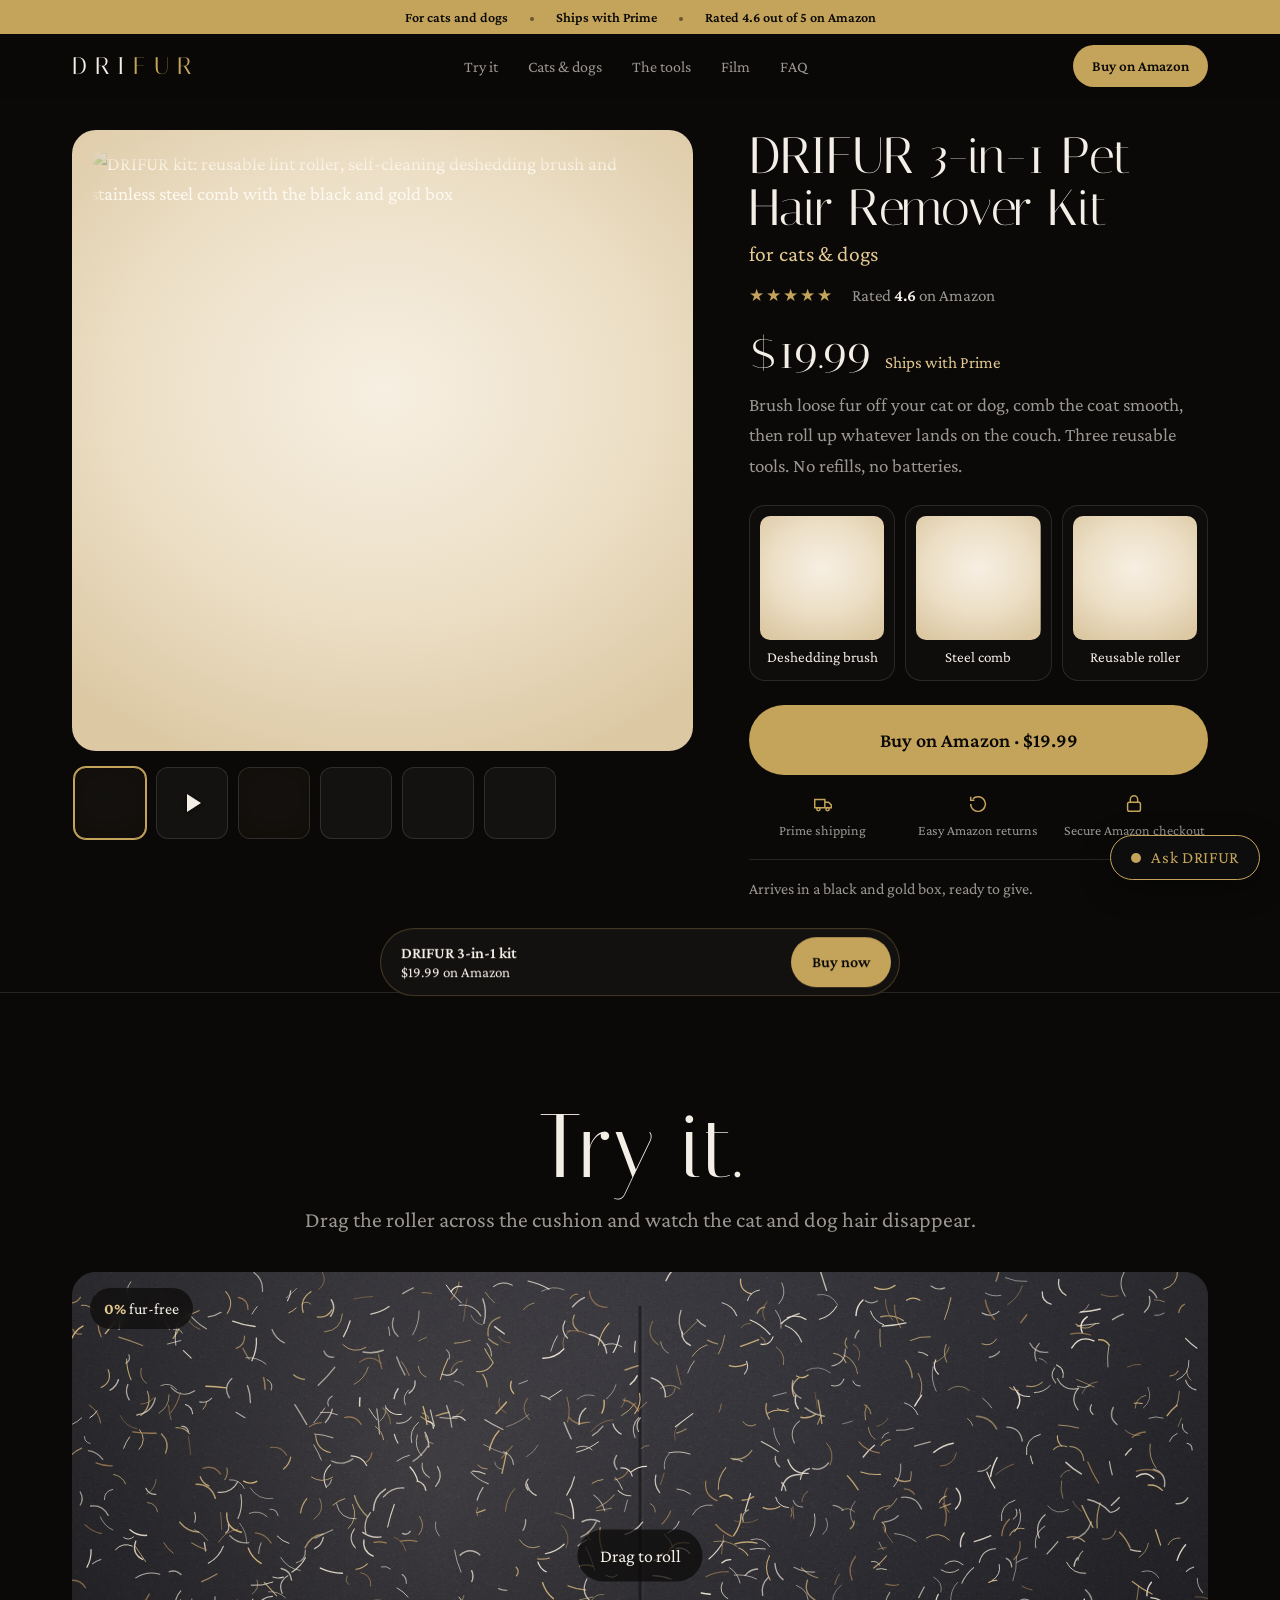
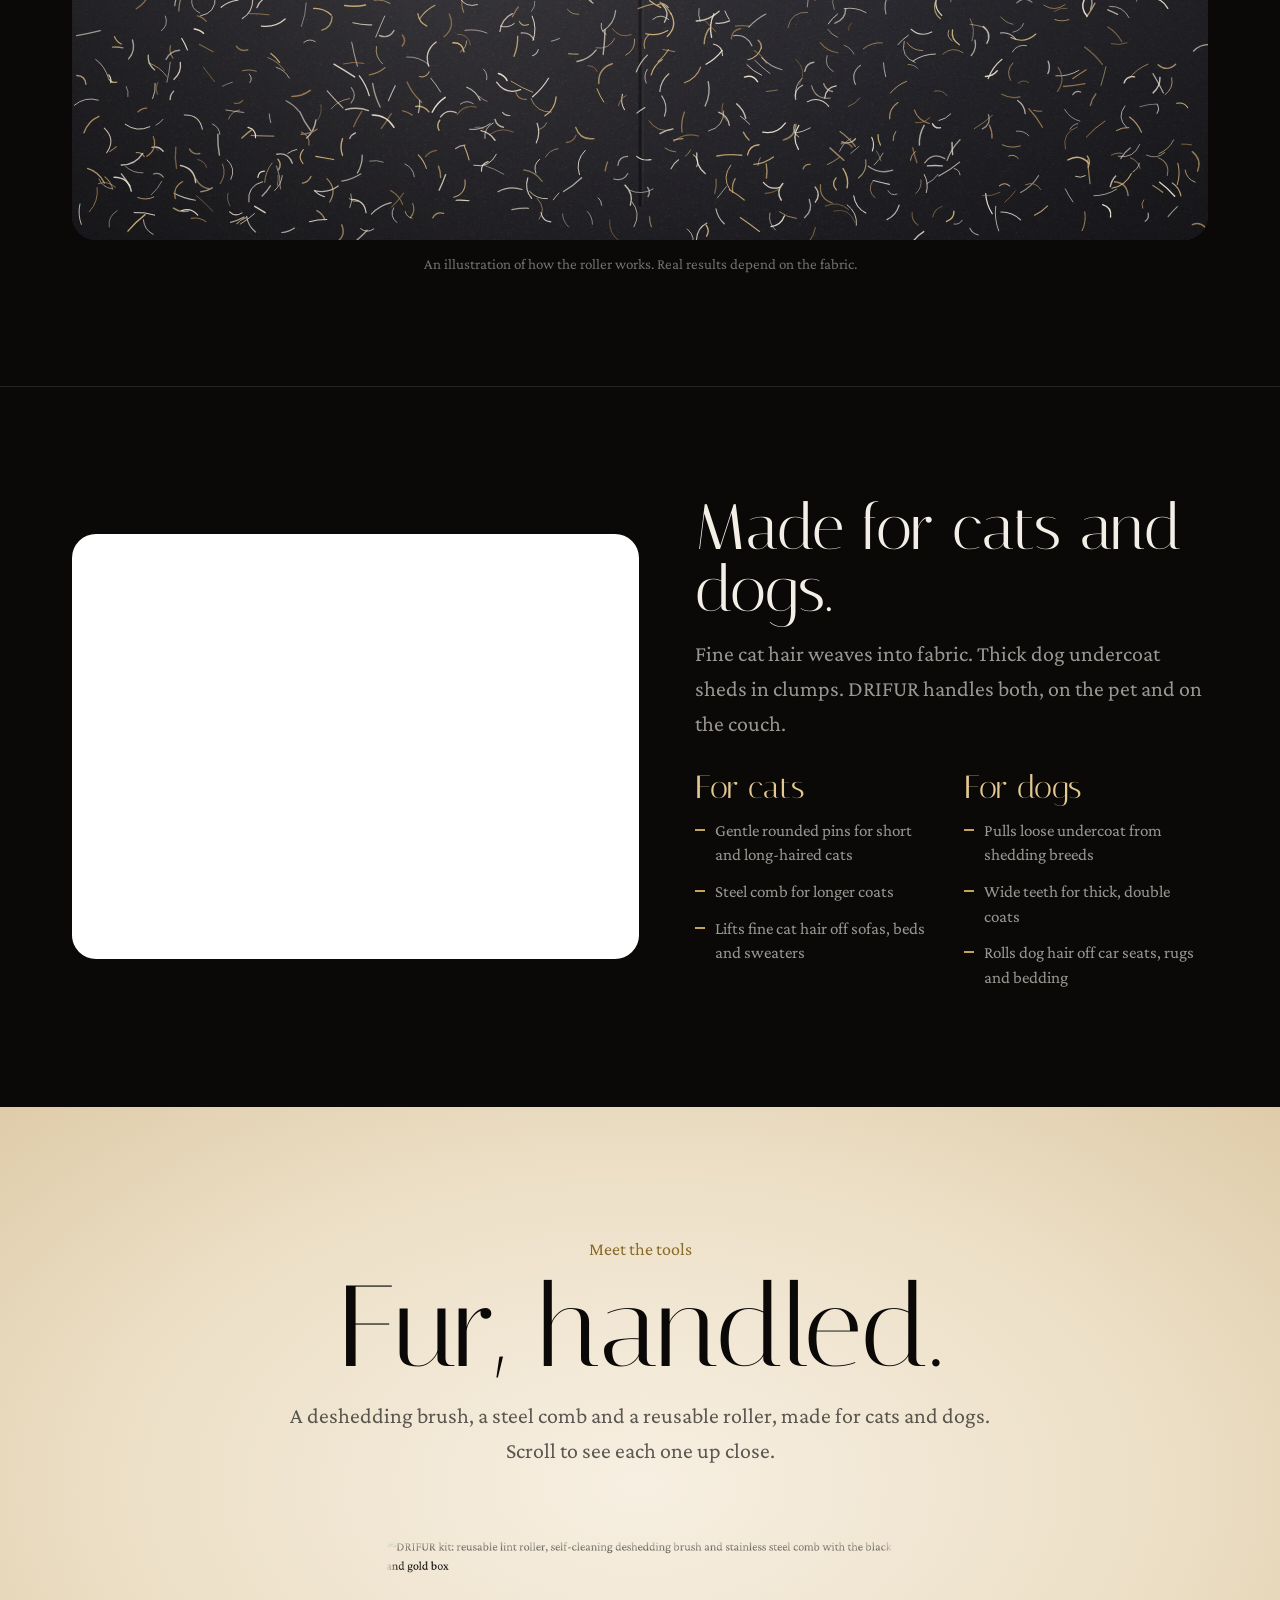
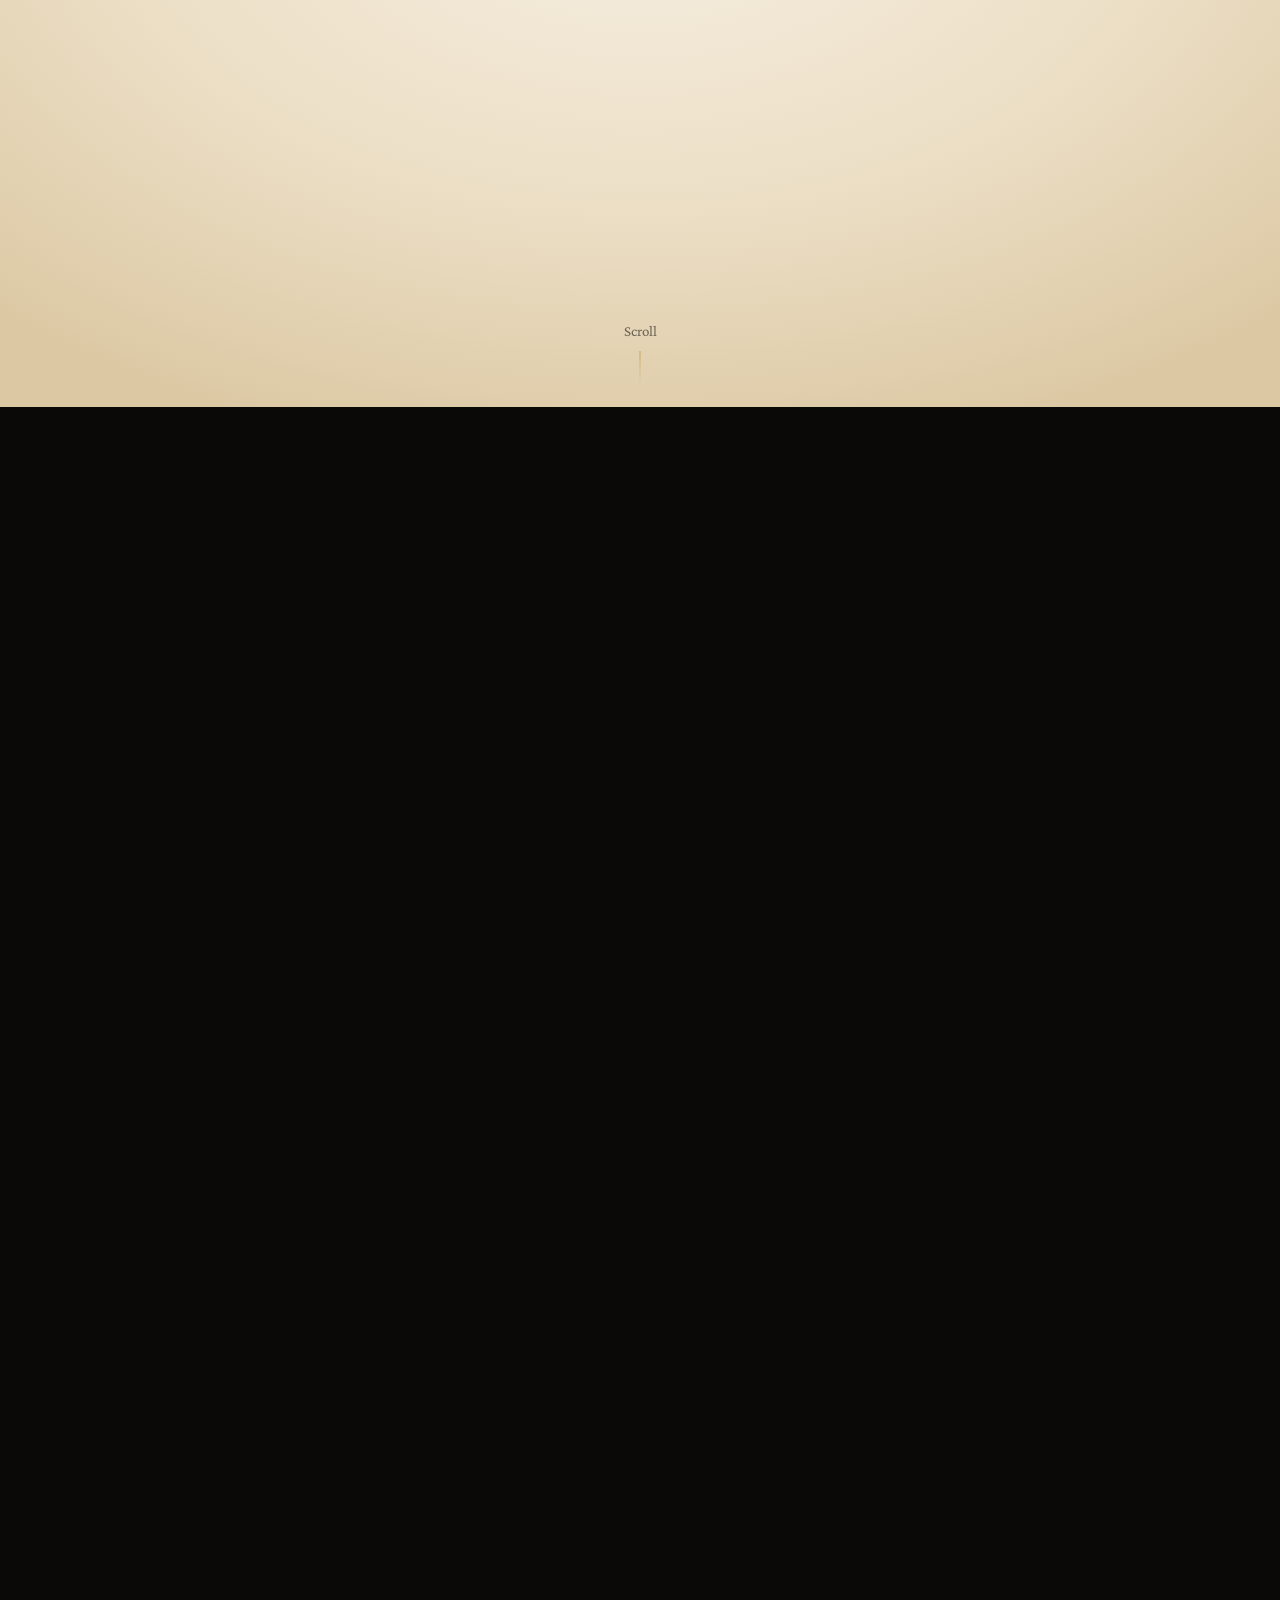
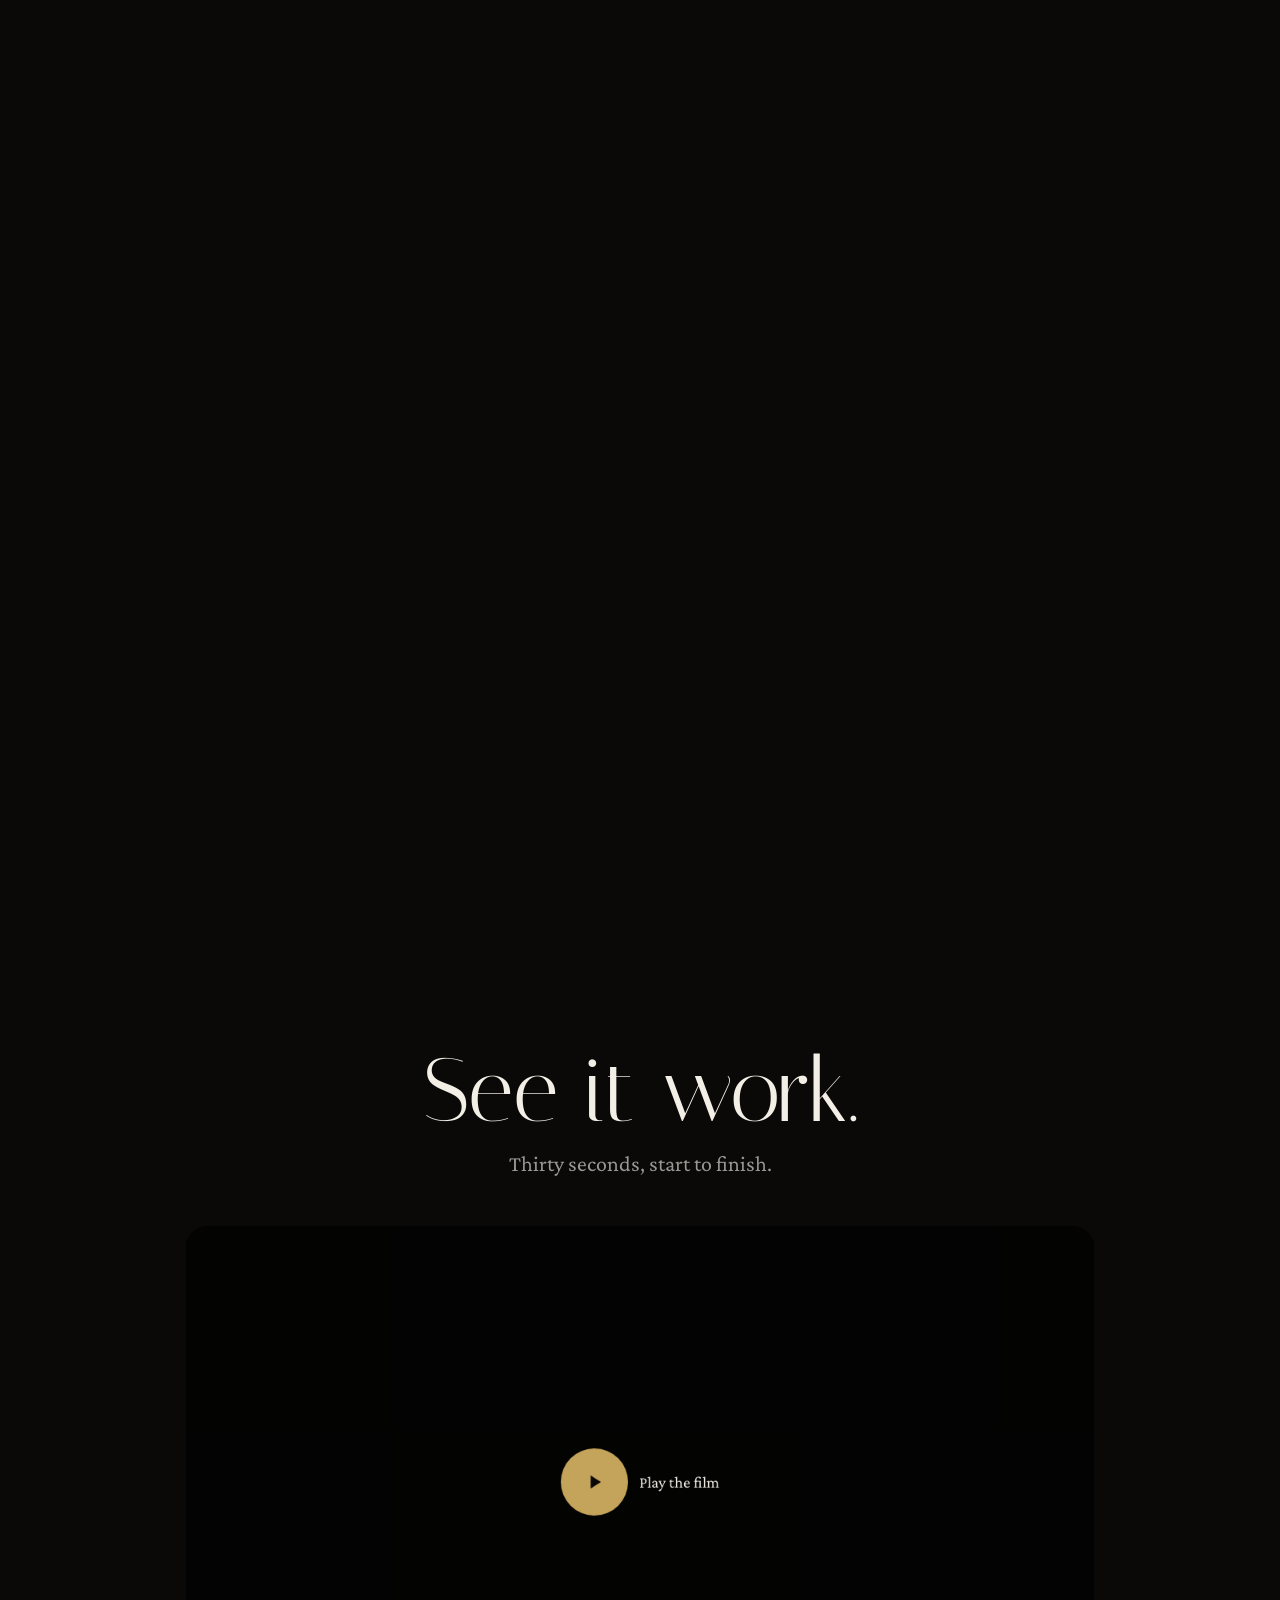
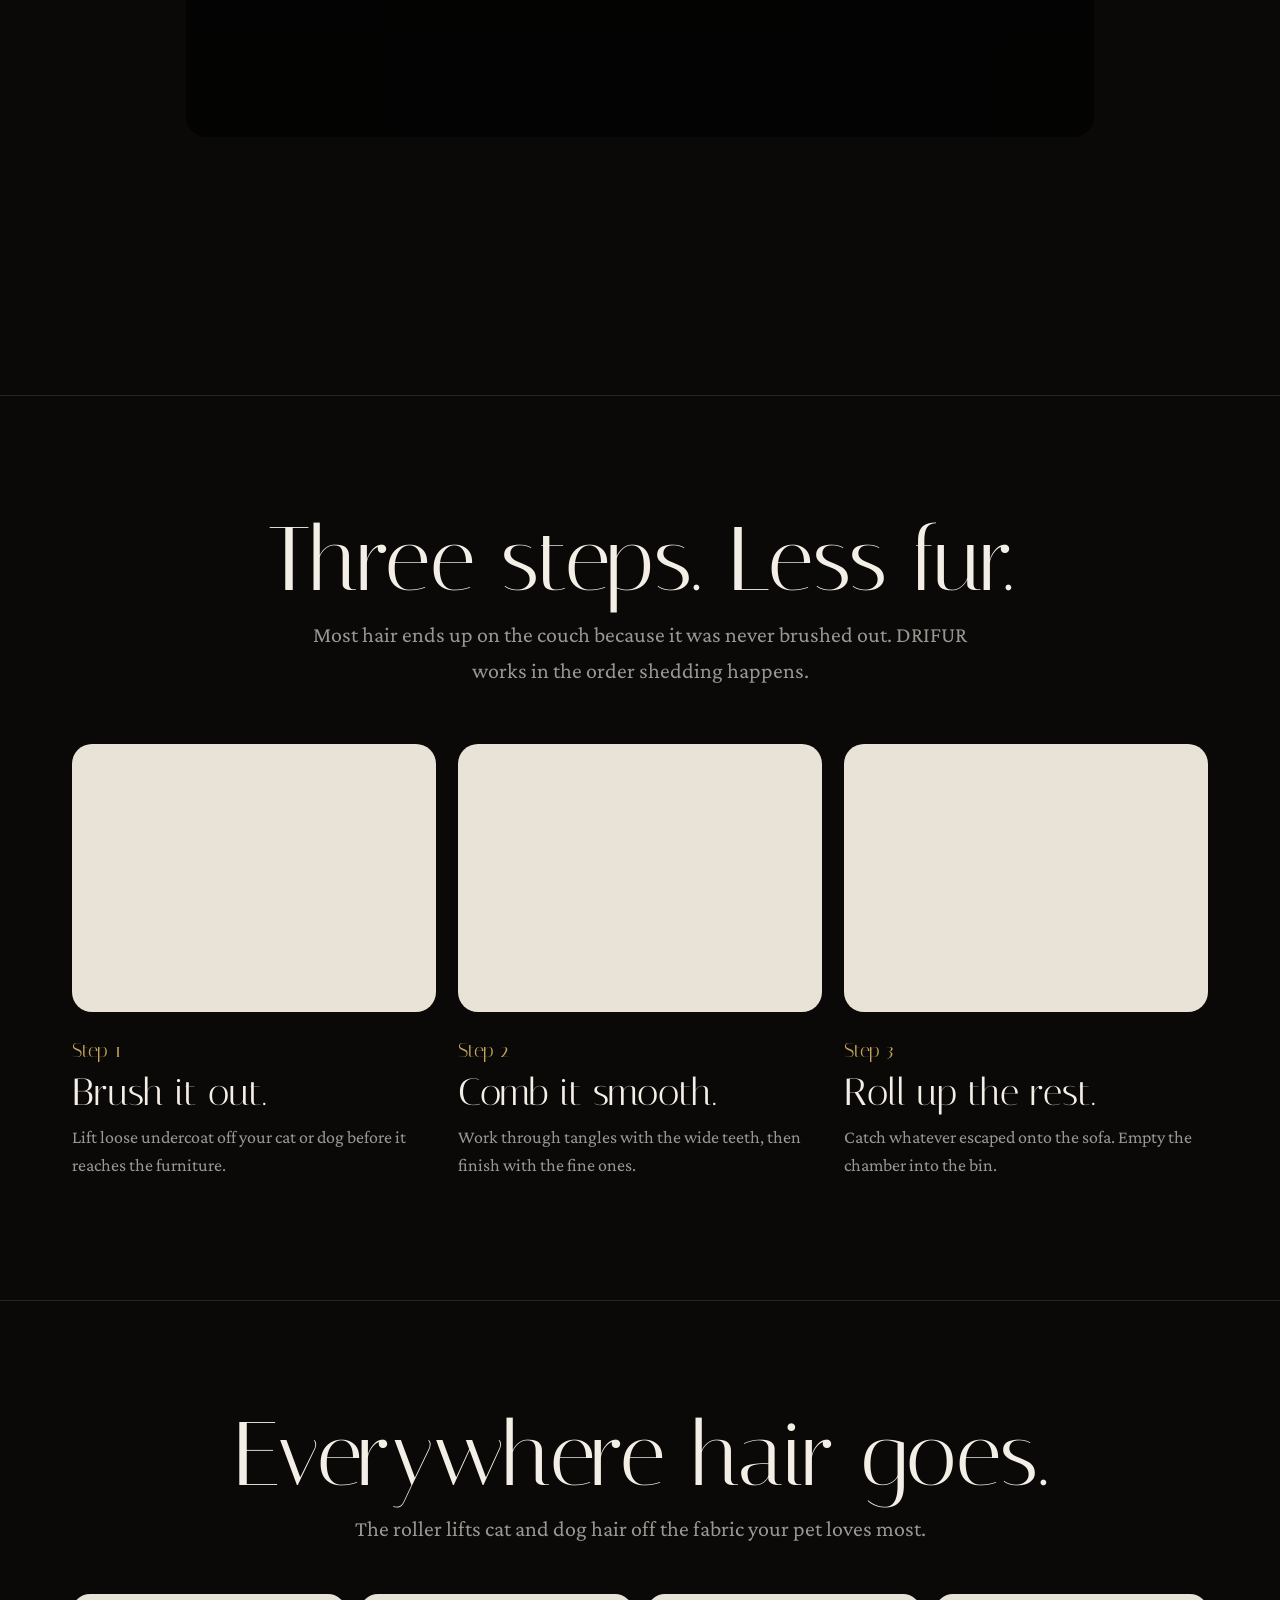
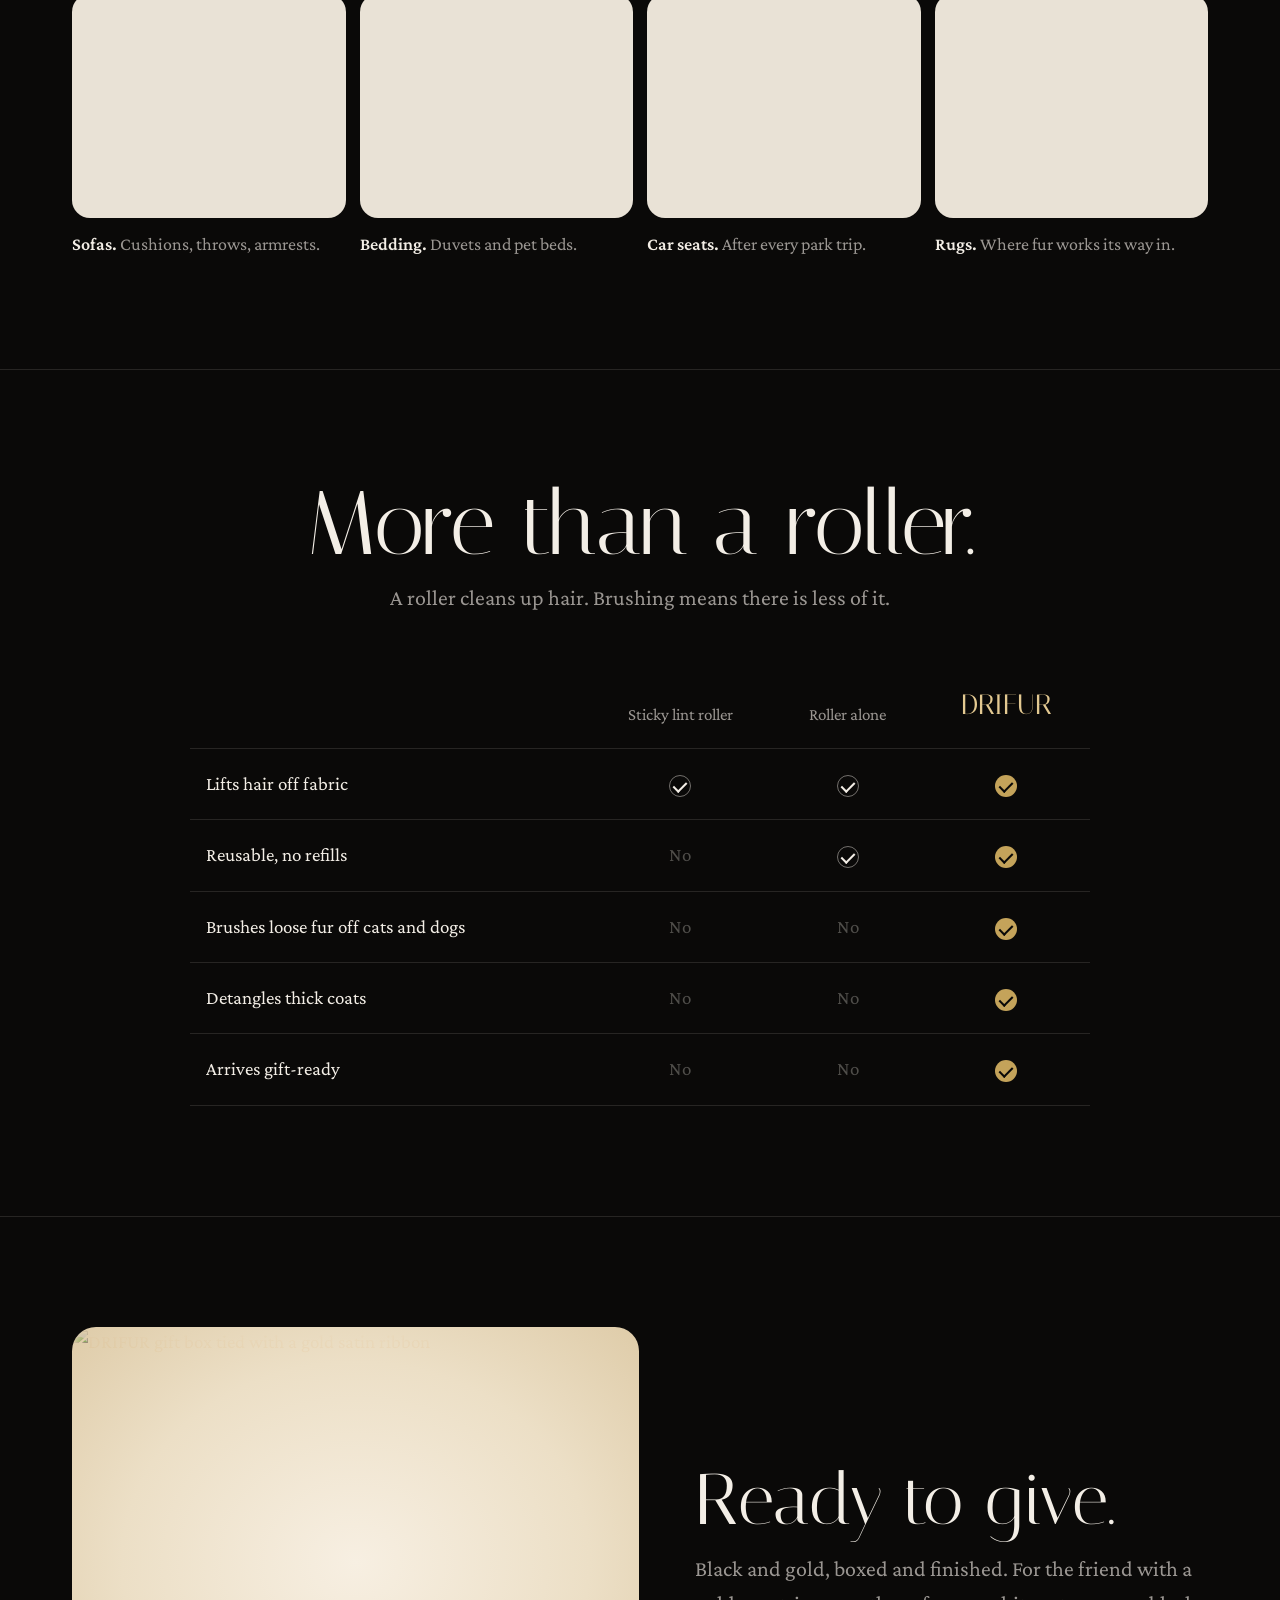
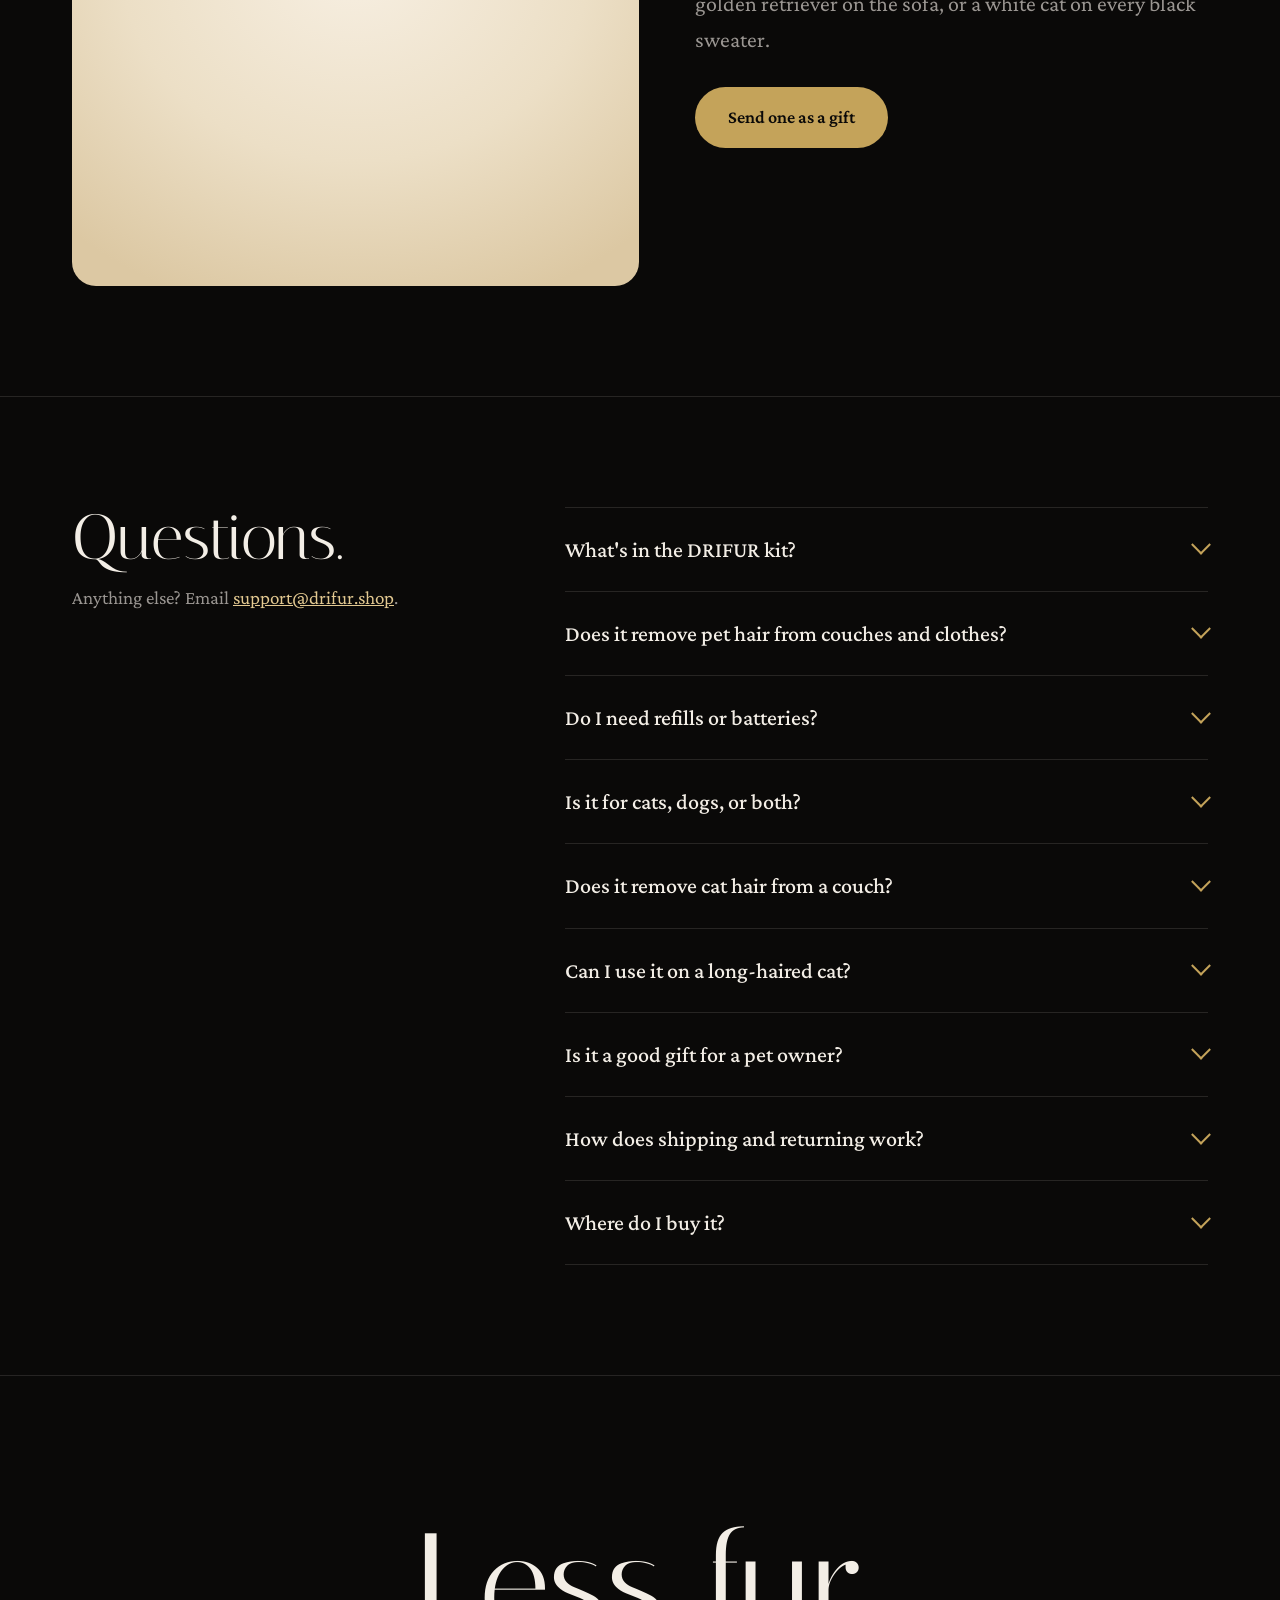
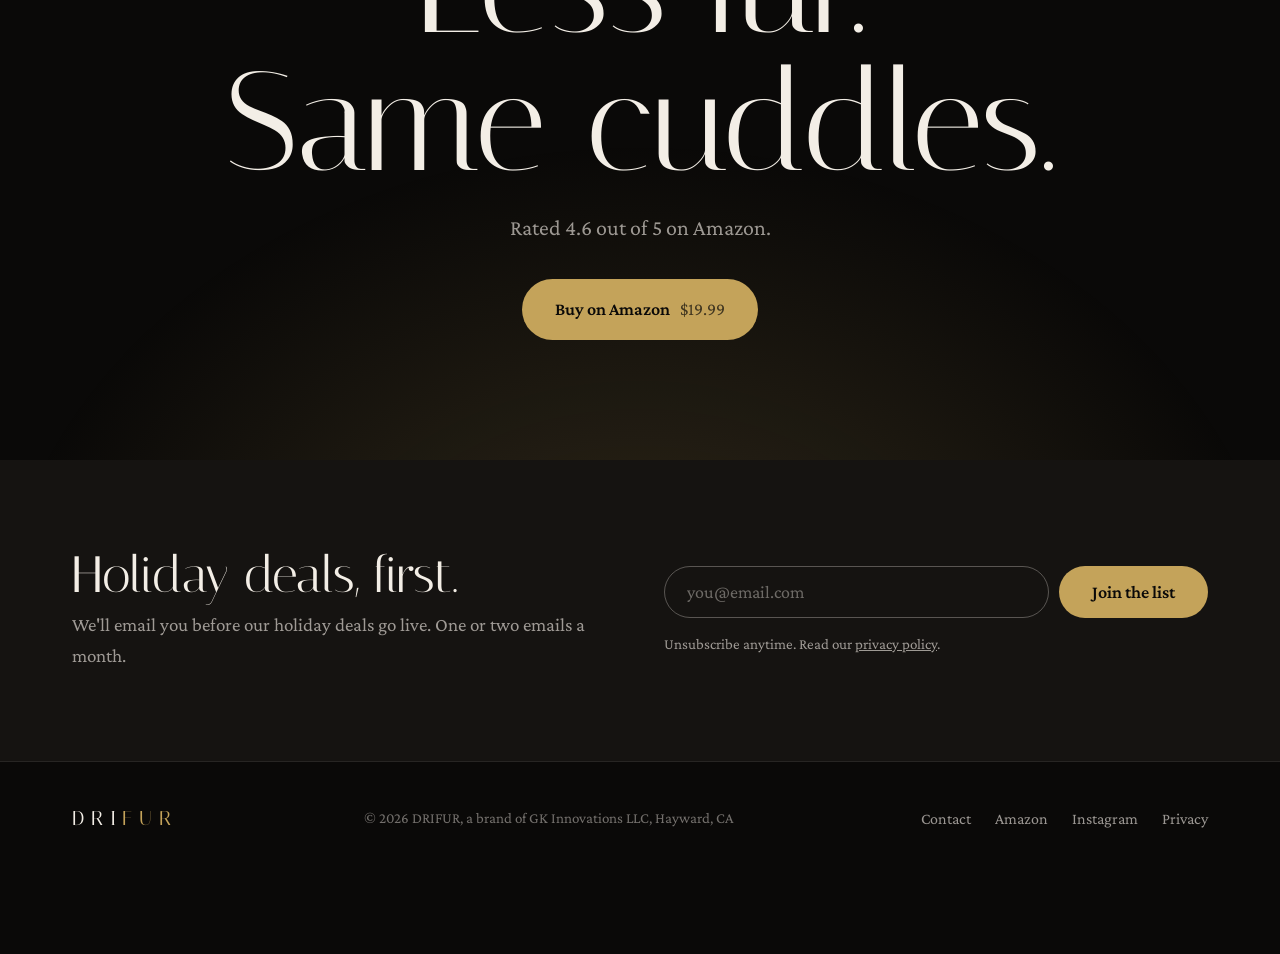
==== index.html @ c2351f82 "Update DRIFUR advertised Amazon price to $19.99" ====
<!DOCTYPE html>
<html lang="en">
<head>
<meta charset="UTF-8">
<meta name="viewport" content="width=device-width, initial-scale=1.0, viewport-fit=cover">
<title>DRIFUR Pet Hair Remover for Cats &amp; Dogs | Deshedding Brush, Lint Roller &amp; Comb</title>
<meta name="description" content="Pet hair remover kit for cats and dogs. A self-cleaning deshedding brush, a steel grooming comb and a reusable lint roller that lifts cat and dog hair off couches, beds, clothes and car seats. No refills. Rated 4.6 on Amazon.">
<link rel="canonical" href="https://www.drifur.com/">
<meta name="theme-color" content="#0a0908">
<meta property="og:type" content="website">
<meta property="og:site_name" content="DRIFUR">
<meta property="og:url" content="https://www.drifur.com/">
<meta property="og:title" content="DRIFUR Pet Hair Remover Kit for Cats &amp; Dogs">
<meta property="og:description" content="A deshedding brush, a steel comb and a reusable roller for cat and dog hair. One kit for your pet and your home.">
<meta property="og:image" content="https://m.media-amazon.com/images/I/71omQd0h5iL._SL1254_.jpg">
<meta name="twitter:card" content="summary_large_image">
<meta name="twitter:title" content="DRIFUR Pet Hair Remover Kit for Cats &amp; Dogs">
<meta name="twitter:description" content="One kit for the pet and the home. Reusable, no refills.">
<meta name="twitter:image" content="https://m.media-amazon.com/images/I/71omQd0h5iL._SL1254_.jpg">
<link rel="preconnect" href="https://fonts.googleapis.com">
<link rel="preconnect" href="https://fonts.gstatic.com" crossorigin>
<link rel="preconnect" href="https://m.media-amazon.com" crossorigin>
<link href="https://fonts.googleapis.com/css2?family=Crimson+Pro:ital,wght@0,400;0,500;0,600;1,400&family=Italiana&display=swap" rel="stylesheet">
<script type="application/ld+json">
{
  "@context": "https://schema.org",
  "@graph": [
    {"@type": "Organization", "@id": "https://www.drifur.com/#org", "name": "DRIFUR", "url": "https://www.drifur.com/", "email": "support@drifur.shop", "sameAs": ["https://www.instagram.com/drifurofficial/"]},
    {
      "@type": "Product",
      "name": "DRIFUR 3-in-1 Pet Hair Remover Kit for Cats and Dogs",
      "description": "Reusable cat and dog hair remover and grooming kit with a self-cleaning deshedding brush, a stainless steel grooming comb and a reusable lint roller, packed in a gift-ready box.",
      "brand": {"@type": "Brand", "name": "DRIFUR"},
      "image": ["https://m.media-amazon.com/images/I/71omQd0h5iL._SL1254_.jpg", "https://m.media-amazon.com/images/I/61-cRcUMkJL._SL1254_.jpg", "https://m.media-amazon.com/images/I/71iBgyFNa9L._SL1254_.jpg"],
      "category": "Pet Supplies > Grooming",
      "url": "https://www.drifur.com/",
      "offers": {"@type": "Offer", "price": "19.99", "priceCurrency": "USD", "availability": "https://schema.org/InStock", "url": "https://a.co/d/0fYlR7fh", "seller": {"@id": "https://www.drifur.com/#org"}}
    },
    {"@type": "VideoObject", "name": "DRIFUR: pet hair gone fast", "description": "30-second demo of the DRIFUR 3-in-1 pet hair remover kit.", "thumbnailUrl": "https://m.media-amazon.com/images/I/61jEQCma4JL.jpg", "contentUrl": "https://m.media-amazon.com/images/S/vse-vms-transcoding-artifact-us-east-1-prod/e9e25fe2-cd1a-4721-a20b-c0908dfaabeb/default.jobtemplate.mp4.480.mp4", "uploadDate": "2026-09-22", "duration": "PT30S"},
    {
      "@type": "FAQPage",
      "mainEntity": [
        {"@type": "Question", "name": "What's in the DRIFUR kit?", "acceptedAnswer": {"@type": "Answer", "text": "Three tools: a self-cleaning deshedding brush for your pet, a stainless steel grooming comb for thicker and longer coats, and a reusable lint roller for fabrics."}},
        {"@type": "Question", "name": "Does it remove pet hair from couches and clothes?", "acceptedAnswer": {"@type": "Answer", "text": "Yes. The reusable lint roller collects loose dog and cat hair from couches, bedding, rugs, car seats and other fabric surfaces, and traps it in a chamber you empty in one go."}},
        {"@type": "Question", "name": "Do I need refills or batteries?", "acceptedAnswer": {"@type": "Answer", "text": "No. All three tools are reusable. There are no sticky sheets, batteries or charging."}},
        {"@type": "Question", "name": "Is it for cats, dogs, or both?", "acceptedAnswer": {"@type": "Answer", "text": "Both. The brush and comb are made for grooming cats and dogs, and the roller lifts cat and dog hair alike. Brush gently in the direction of the coat."}},
        {"@type": "Question", "name": "Does it remove cat hair from a couch?", "acceptedAnswer": {"@type": "Answer", "text": "Yes. Roll back and forth over the cushion and fine cat hair collects in the roller's chamber, which you empty into the bin. It also works on bedding, throws, clothes and car seats."}},
        {"@type": "Question", "name": "Can I use it on a long-haired cat?", "acceptedAnswer": {"@type": "Answer", "text": "Yes. Use the deshedding brush for loose undercoat, then the wide teeth of the steel comb to work through longer fur and the fine teeth to finish. Go gently around tangles."}},
        {"@type": "Question", "name": "Is DRIFUR a good gift for pet owners?", "acceptedAnswer": {"@type": "Answer", "text": "Yes. The kit comes in a black-and-gold box that is ready to give, with no wrapping needed."}},
        {"@type": "Question", "name": "How does shipping and returning work?", "acceptedAnswer": {"@type": "Answer", "text": "DRIFUR ships through Amazon, so Prime members get Prime shipping. Returns follow Amazon's return policy for this item."}},
        {"@type": "Question", "name": "Where can I buy DRIFUR?", "acceptedAnswer": {"@type": "Answer", "text": "DRIFUR is sold on Amazon, ships with Prime, and returns follow Amazon's return policy."}}
      ]
    }
  ]
}
</script>
<style>
:root{
  --black:#0a0908;
  --raise:#151311;
  --bone:#f3eee6;
  --dim:rgba(243,238,230,.62);
  --faint:rgba(243,238,230,.12);
  --gold:#c4a35a;
  --gold-lt:#e3c991;
  --studio:radial-gradient(ellipse 75% 65% at 50% 42%,#f7efe2 0%,#ecdfc6 55%,#dcc8a3 100%);
  --serif:'Crimson Pro',Georgia,'Times New Roman',serif;
  --display:'Italiana','Didot','Bodoni 72',Georgia,serif;
}
*{margin:0;padding:0;box-sizing:border-box}
html{-webkit-text-size-adjust:100%}
body{font-family:var(--serif);font-size:19px;line-height:1.6;background:var(--black);color:var(--bone);overflow-x:hidden}
img,video,canvas{display:block;max-width:100%}
a{color:inherit}
:focus-visible{outline:2px solid var(--gold);outline-offset:3px}
.wrap{max-width:1200px;margin:0 auto;padding:0 32px}
.sr-only{position:absolute;width:1px;height:1px;padding:0;margin:-1px;overflow:hidden;clip:rect(0,0,0,0);white-space:nowrap;border:0}
.display{font-family:var(--display);font-weight:400;line-height:.98;letter-spacing:-.005em}
.h-xl{font-size:clamp(46px,7vw,96px)}
.lead{font-size:clamp(19px,1.8vw,22px);color:var(--dim);max-width:32em}
.center{text-align:center}.center .lead{margin-left:auto;margin-right:auto}

.btn{display:inline-flex;align-items:center;justify-content:center;gap:10px;font-family:var(--serif);font-size:18px;font-weight:600;text-decoration:none;padding:15px 32px;border-radius:999px;border:1px solid transparent;cursor:pointer;white-space:nowrap;transition:background .2s,color .2s,border-color .2s}
.btn-gold{background:var(--gold);color:var(--black)}
.btn-gold:hover{background:var(--gold-lt)}
.btn-ghost{color:var(--bone);border-color:rgba(243,238,230,.3);background:transparent}
.btn-ghost:hover{border-color:var(--gold);color:var(--gold-lt)}
.btn .muted{font-weight:400;opacity:.7}

/* product cutouts: processed in the browser from the listing photos */
.product{position:relative}
.product img{width:100%;height:auto;mix-blend-mode:multiply;filter:brightness(1.035) contrast(1.02);
  -webkit-mask-image:linear-gradient(90deg,transparent,#000 2.5%,#000 97.5%,transparent),linear-gradient(180deg,transparent,#000 4%,#000 96%,transparent);-webkit-mask-composite:source-in;
  mask-image:linear-gradient(90deg,transparent,#000 2.5%,#000 97.5%,transparent),linear-gradient(180deg,transparent,#000 4%,#000 96%,transparent);mask-composite:intersect}
.floor{position:absolute;left:12%;right:12%;bottom:4%;height:9%;background:radial-gradient(closest-side,rgba(0,0,0,.75),transparent);filter:blur(6px);z-index:-1}
.glow{position:absolute;inset:-10% -5% 0;background:radial-gradient(ellipse 50% 45% at 50% 55%,rgba(196,163,90,.20),rgba(196,163,90,.06) 55%,transparent 75%);z-index:-2;pointer-events:none}

/* nav */
.nav{position:fixed;inset:0 0 auto 0;z-index:50;border-bottom:1px solid transparent;transition:background .3s,border-color .3s}
.nav.solid{background:rgba(10,9,8,.8);backdrop-filter:saturate(1.4) blur(14px);-webkit-backdrop-filter:saturate(1.4) blur(14px);border-bottom-color:var(--faint)}
.nav .wrap{display:flex;align-items:center;justify-content:space-between;height:64px;gap:20px}
.logo{font-family:var(--display);font-size:24px;letter-spacing:.34em;text-decoration:none}
.logo b{font-weight:400;color:var(--gold)}
.nav ul{display:flex;gap:30px;list-style:none}
.nav ul a{text-decoration:none;color:var(--dim);font-size:16px}
.nav ul a:hover{color:var(--bone)}
.nav .btn{padding:8px 18px;font-size:15px}

/* announcement bar */
.announce{background:var(--gold);color:var(--black);font-size:14px;font-weight:600;text-align:center;height:34px;display:flex;align-items:center;justify-content:center;gap:22px;padding:0 16px;white-space:nowrap;overflow:hidden}
.announce span+span::before{content:'';display:inline-block;width:4px;height:4px;border-radius:50%;background:rgba(10,9,8,.5);margin-right:22px;vertical-align:middle}
.nav{background:rgba(10,9,8,.86);backdrop-filter:saturate(1.4) blur(14px);-webkit-backdrop-filter:saturate(1.4) blur(14px)}

/* product page: gallery + buy box */
.pdp{padding:130px 0 90px}
.pdp-grid{display:grid;grid-template-columns:minmax(0,1.15fr) minmax(0,.85fr);gap:56px;align-items:start}
.gallery{position:sticky;top:116px}
.track{display:flex;overflow-x:auto;scroll-snap-type:x mandatory;scrollbar-width:none;border-radius:24px;background:#0d0c0a}
.track::-webkit-scrollbar{display:none}
.slide{flex:0 0 100%;aspect-ratio:1/1;scroll-snap-align:center;display:flex;align-items:center;justify-content:center;position:relative;overflow:hidden}
.slide .product{width:94%;isolation:isolate}
.studio{background:var(--studio);isolation:isolate}
.life{background-repeat:no-repeat;background-color:#e9e2d6}
.l1{background-image:url('https://m.media-amazon.com/images/S/aplus-media-library-service-media/cf5aa61b-3bc8-410b-9155-dd810baa4a35.__CR0,0,1959,803_PT0_SX1464_V1___.png');background-size:300% auto;background-position:0% 60%}
.l2{background-image:url('https://m.media-amazon.com/images/S/aplus-media-library-service-media/e62368c6-d297-4f3d-9e5f-66f946835d78.__CR0,109,1464,600_PT0_SX1464_V1___.jpg');background-size:340% auto;background-position:0% 30%}
.l3{background-image:url('https://m.media-amazon.com/images/S/aplus-media-library-service-media/aed312f1-29ff-4e44-a56e-cd663c78e6a2.__CR0,0,1959,803_PT0_SX1464_V1___.png');background-size:460% auto;background-position:0% 53%}
.thumb.t-kit{background-image:url('https://m.media-amazon.com/images/I/71omQd0h5iL._SL200_.jpg'),var(--studio);background-size:112%,cover;background-blend-mode:multiply}
.thumb.t-gift{background-image:url('https://m.media-amazon.com/images/I/61-cRcUMkJL._SL200_.jpg'),var(--studio);background-size:112%,cover;background-blend-mode:multiply}
.slide>img.photo{width:100%;height:auto}
.slide video{width:100%;height:100%;object-fit:cover}
.slide .play{position:absolute;inset:0;border:0;background:rgba(10,9,8,.25);color:var(--bone);font-family:var(--serif);font-size:19px;display:flex;align-items:center;justify-content:center;gap:12px;cursor:pointer}
.slide .play .disc{width:72px;height:72px;border-radius:50%;background:var(--gold);display:flex;align-items:center;justify-content:center}
.slide .play[hidden]{display:none}
.thumbs{display:flex;gap:10px;margin-top:14px;overflow-x:auto;scrollbar-width:none;padding:2px}
.thumbs::-webkit-scrollbar{display:none}
.thumb{flex:0 0 72px;height:72px;border-radius:12px;border:1px solid var(--faint);background-color:#141210;background-position:center;background-size:cover;background-repeat:no-repeat;cursor:pointer;padding:0;position:relative;transition:border-color .2s}
.thumb[aria-current=true]{border-color:var(--gold);box-shadow:0 0 0 1px var(--gold)}
.thumb.kit{background-size:120%}
.thumb .tri{position:absolute;inset:0;display:flex;align-items:center;justify-content:center}
.thumb .tri::after{content:'';border-left:14px solid var(--bone);border-top:9px solid transparent;border-bottom:9px solid transparent;margin-left:3px;filter:drop-shadow(0 1px 2px rgba(0,0,0,.6))}
.dots{display:none;justify-content:center;gap:7px;margin-top:12px}
.dots i{width:7px;height:7px;border-radius:50%;background:rgba(243,238,230,.25);transition:background .2s,width .2s}
.dots i.on{background:var(--gold);width:20px;border-radius:4px}

.buy h1 .for{display:block;font-family:var(--serif);font-size:.42em;color:var(--gold-lt);margin-top:10px;letter-spacing:.01em}
.buy h1{font-family:var(--display);font-weight:400;font-size:clamp(40px,4vw,58px);line-height:1.02;margin-bottom:14px}
.rating-row{display:inline-flex;align-items:center;gap:10px;color:var(--dim);font-size:17px;text-decoration:none;margin-bottom:18px}
.rating-row:hover{color:var(--bone)}
.rating-row b{color:var(--bone);font-weight:600}
.price{display:flex;align-items:baseline;gap:14px;margin-bottom:14px}
.price strong{font-family:var(--display);font-weight:400;font-size:48px;line-height:1;color:var(--bone)}
.price span{color:var(--gold-lt);font-size:17px}
.buy .pitch{color:var(--dim);font-size:19px;margin-bottom:24px;max-width:30em}
.inbox{list-style:none;display:grid;grid-template-columns:repeat(3,1fr);gap:10px;margin-bottom:24px}
.inbox li{border:1px solid var(--faint);border-radius:16px;padding:10px 10px 12px;text-align:center;font-size:15px;line-height:1.3;color:var(--bone);background:rgba(243,238,230,.02)}
.mini{display:block;aspect-ratio:1/1;border-radius:10px;margin-bottom:8px;background-image:url('https://m.media-amazon.com/images/I/71omQd0h5iL._SL1254_.jpg'),var(--studio);background-repeat:no-repeat;background-blend-mode:multiply}
.m1{background-size:250%,cover;background-position:96% 12%,center}
.m2{background-size:230%,cover;background-position:96% 90%,center}
.m3{background-size:150%,cover;background-position:14% 60%,center}
.btn-buy{width:100%;font-size:20px;padding:18px 28px}
.trust{list-style:none;display:grid;grid-template-columns:repeat(3,1fr);gap:8px;margin:18px 0 20px}
.trust li{display:flex;flex-direction:column;align-items:center;gap:6px;text-align:center;font-size:14px;color:var(--dim);line-height:1.3}
.trust svg{width:22px;height:22px;stroke:var(--gold);fill:none;stroke-width:1.6}
.buy .note{border-top:1px solid var(--faint);padding-top:16px;font-size:16px;color:var(--dim)}
.buy .note b{color:var(--bone);font-weight:600}

/* try it: swipe the fur off a cushion */
.tryit{padding:110px 0;border-top:1px solid var(--faint)}
.tryit .center{margin-bottom:34px}
.tryit h2{margin-bottom:12px}
.pad{position:relative;border-radius:24px;overflow:hidden;aspect-ratio:16/8;background:#26252a;touch-action:none;cursor:none;user-select:none;-webkit-user-select:none}
.pad canvas{width:100%;height:100%}
.pad-meter{position:absolute;left:18px;top:16px;padding:8px 14px;border-radius:999px;background:rgba(10,9,8,.7);font-size:16px;backdrop-filter:blur(6px);-webkit-backdrop-filter:blur(6px);pointer-events:none}
.pad-meter b{color:var(--gold-lt)}
.pad-hint{position:absolute;left:50%;top:50%;transform:translate(-50%,-50%);padding:12px 22px;border-radius:999px;background:rgba(10,9,8,.72);font-size:18px;pointer-events:none;transition:opacity .4s}
.pad-done{position:absolute;inset:0;display:flex;flex-direction:column;align-items:center;justify-content:center;gap:16px;text-align:center;background:rgba(10,9,8,.62);opacity:0;pointer-events:none;transition:opacity .5s;cursor:auto}
.pad-done.on{opacity:1;pointer-events:auto}
.pad-done h3{font-family:var(--display);font-weight:400;font-size:clamp(38px,5vw,64px);line-height:1}
.pad-done .row{display:flex;gap:10px;flex-wrap:wrap;justify-content:center}
.pad-note{margin-top:12px;font-size:15px;color:rgba(243,238,230,.45);text-align:center}

/* for cats, for dogs */
.both{padding:110px 0;border-top:1px solid var(--faint)}
.both-grid{display:grid;grid-template-columns:1.05fr .95fr;gap:56px;align-items:center}
.both-photo{aspect-ratio:4/3;border-radius:24px;background:#fff url('https://m.media-amazon.com/images/S/aplus-media-library-service-media/f8ffd240-8db4-46fe-9a60-bb17affdd327.__CR0,0,1959,803_PT0_SX1464_V1___.png') no-repeat;background-size:220% auto;background-position:0% 70%}
.both h2{font-size:clamp(42px,5vw,72px);margin-bottom:14px}
.both .lead{margin-bottom:28px}
.pets{display:grid;grid-template-columns:1fr 1fr;gap:24px}
.pets h3{font-family:var(--display);font-weight:400;font-size:32px;line-height:1.1;margin-bottom:8px;color:var(--gold-lt)}
.pets ul{list-style:none}
.pets li{color:var(--dim);font-size:17px;padding:6px 0 6px 20px;position:relative;line-height:1.45}
.pets li::before{content:'';position:absolute;left:0;top:16px;width:10px;height:2px;background:var(--gold)}

/* reviews snapshot */
.reviews{padding:110px 0;border-top:1px solid var(--faint)}
.rev-grid{display:grid;grid-template-columns:.9fr 1.1fr;gap:64px;align-items:center}
.rev-score{font-family:var(--display);font-size:clamp(96px,12vw,160px);line-height:.9;color:var(--bone)}
.rev-score small{font-size:.32em;color:var(--dim)}
.rev-stars{color:var(--gold);font-size:26px;letter-spacing:4px;margin:10px 0 8px}
.rev-meta{color:var(--dim);font-size:18px;margin-bottom:24px}
.bars{list-style:none;display:grid;gap:12px}
.bars li{display:grid;grid-template-columns:56px 1fr 48px;align-items:center;gap:14px;font-size:17px;color:var(--dim)}
.bars .bar{height:10px;border-radius:5px;background:rgba(243,238,230,.08);overflow:hidden}
.bars .bar i{display:block;height:100%;width:0;background:var(--gold);border-radius:5px;transition:width 1.1s cubic-bezier(.16,1,.3,1)}
.reviews.on .bars .bar i{width:var(--w)}
.bars li span:last-child{text-align:right;color:var(--bone)}
.rev-note{margin-top:18px;font-size:15px;color:rgba(243,238,230,.45)}

/* tour: a pinned stage; the camera moves across one product shot as you scroll */
.tour{position:relative;height:520vh}
.stage{position:sticky;top:0;height:100vh;height:100svh;overflow:hidden;isolation:isolate;background:var(--studio);color:var(--black)}
.stage .glow{display:none;position:absolute;left:50%;top:60%;width:110vmin;height:80vmin;transform:translate(-50%,-50%);background:radial-gradient(ellipse at center,rgba(196,163,90,.18),rgba(196,163,90,.05) 45%,transparent 70%);z-index:-1;pointer-events:none;transition:opacity .6s}
.cam{position:absolute;left:0;top:0;transform-origin:0 0;will-change:transform}
.cam .product{width:100%;height:100%}
.cam .product img{width:100%;height:100%}
.copy{position:absolute;left:0;right:0;top:0;padding:128px 32px 0;text-align:center;z-index:2;pointer-events:none}
.copy>*{pointer-events:auto}
.copy .name{font-size:18px;color:var(--gold-lt);margin-bottom:8px}
.copy h2.tour-h{font-size:clamp(60px,9vw,130px);margin-bottom:14px}
.copy .lead{margin:0 auto 24px}
.ctas{display:flex;gap:12px;justify-content:center;flex-wrap:wrap}
.cap{position:absolute;top:50%;width:min(32vw,420px);transform:translateY(-50%);z-index:2;opacity:0;transition:opacity .35s ease;pointer-events:none}
.cap.left{left:max(32px,calc((100vw - 1200px)/2 + 32px))}
.cap.right{right:max(32px,calc((100vw - 1200px)/2 + 32px));text-align:right}
.cap .num{font-family:var(--display);font-size:20px;color:var(--gold);margin-bottom:12px}
.cap h2{font-size:clamp(46px,5.6vw,84px);margin-bottom:16px}
.cap p{color:var(--dim);font-size:20px}
.cap.on{opacity:1}
.stage .lead,.stage .cap p{color:rgba(10,9,8,.66)}
.stage .copy .name{color:#8a6a28}
.stage .cap .num{color:#8a6a28}
.stage .scrollhint{color:rgba(10,9,8,.55)}
.cap::before{content:'';position:absolute;top:-70vh;bottom:-70vh;z-index:-1;pointer-events:none}
.cap.left::before{left:-100vw;right:-22vw;background:linear-gradient(90deg,rgba(236,223,198,.96) calc(100% - 26vw),rgba(236,223,198,0))}
.cap.right::before{right:-100vw;left:-22vw;background:linear-gradient(270deg,rgba(236,223,198,.96) calc(100% - 26vw),rgba(236,223,198,0))}
.copy.end h2{font-size:clamp(52px,8vw,118px);margin-bottom:16px}
.copy.end{opacity:0;transition:opacity .4s;pointer-events:none}
.copy.end.on{opacity:1}
.copy.end.on>*{pointer-events:auto}
.copy.start{transition:opacity .35s}
.copy.start.off{opacity:0}
.copy.start.off>*{pointer-events:none}
.scrollhint{position:absolute;left:50%;bottom:22px;transform:translateX(-50%);font-size:15px;color:var(--dim);display:flex;flex-direction:column;align-items:center;gap:8px;transition:opacity .3s}
.scrollhint i{display:block;width:1px;height:34px;background:linear-gradient(var(--gold),transparent);animation:hint 1.8s ease-in-out infinite}
@keyframes hint{0%{transform:scaleY(0);transform-origin:top}50%{transform:scaleY(1);transform-origin:top}51%{transform-origin:bottom}100%{transform:scaleY(0);transform-origin:bottom}}
.proof{display:flex;justify-content:center;gap:12px 40px;flex-wrap:wrap;padding:34px 32px;color:var(--dim);font-size:17px;border-top:1px solid var(--faint);border-bottom:1px solid var(--faint)}
.proof a{text-decoration:none}.proof a:hover{color:var(--bone)}
.stars{color:var(--gold);letter-spacing:2px;margin-right:8px}
/* the tour without motion: a plain stack */
.static .tour{height:auto}
.static .stage{position:relative;height:auto;overflow:visible;padding-bottom:40px;background:var(--studio)}
.static .cam{position:relative;transform:none!important;width:min(640px,90%)!important;height:auto!important;margin:0 auto}
.static .cam .product img{height:auto}
.static .copy{position:relative;padding-bottom:20px}
.static .cap{position:relative;top:auto;left:auto;right:auto;transform:none;opacity:1;width:auto;max-width:640px;margin:0 auto 40px;text-align:center;padding:0 24px}
.static .copy.end,.static .scrollhint{display:none}
.static .cap::before{display:none}
.static .stage{overflow:hidden}

/* film */
.film{padding:60px 0 130px}
.film .center{margin-bottom:44px}
.film h2{margin-bottom:12px}
.film-frame{position:relative;width:100%;aspect-ratio:16/9;max-height:86vh;overflow:hidden;background:#000;border-radius:28px;transform-origin:50% 0;will-change:transform}
.film-frame video{width:100%;height:100%;object-fit:cover}
.sound{position:absolute;right:18px;bottom:18px;display:flex;align-items:center;gap:8px;padding:10px 16px;border-radius:999px;border:0;background:rgba(10,9,8,.72);color:var(--bone);font-family:var(--serif);font-size:16px;cursor:pointer;backdrop-filter:blur(6px);-webkit-backdrop-filter:blur(6px)}
.film-start{position:absolute;inset:0;display:none;align-items:center;justify-content:center;gap:14px;border:0;background:rgba(10,9,8,.35);cursor:pointer;color:var(--bone);font-family:var(--serif);font-size:20px}
.film-start .disc{width:84px;height:84px;border-radius:50%;background:var(--gold);display:flex;align-items:center;justify-content:center}
.film.manual .film-start{display:flex}
.film.manual .sound{display:none}

/* routine */
.routine{padding:120px 0;border-top:1px solid var(--faint)}
.routine .center{margin-bottom:56px}
.routine h2{margin-bottom:14px}
.steps{display:grid;grid-template-columns:repeat(3,1fr);gap:22px;list-style:none}
.step .shot{aspect-ratio:488/360;border-radius:20px;background-image:url('https://m.media-amazon.com/images/S/aplus-media-library-service-media/e62368c6-d297-4f3d-9e5f-66f946835d78.__CR0,109,1464,600_PT0_SX1464_V1___.jpg');background-repeat:no-repeat;background-size:300% auto;background-color:#e9e2d6;margin-bottom:22px}
.s1{background-position:0% 42%}.s2{background-position:50% 42%}.s3{background-position:100% 42%}
.step .num{font-family:var(--display);font-size:20px;color:var(--gold);margin-bottom:6px}
.step h3{font-family:var(--display);font-weight:400;font-size:clamp(32px,3vw,42px);line-height:1.05;margin-bottom:10px}
.step p{color:var(--dim);font-size:18px}

/* surfaces */
.surfaces-sec{padding:110px 0;border-top:1px solid var(--faint)}
.surfaces-sec .center{margin-bottom:48px}
.surfaces-sec h2{margin-bottom:12px}
.surfaces{display:grid;grid-template-columns:repeat(4,1fr);gap:14px}
.surface{margin:0}
.surface .crop{aspect-ratio:366/300;border-radius:18px;background-image:url('https://m.media-amazon.com/images/S/aplus-media-library-service-media/aed312f1-29ff-4e44-a56e-cd663c78e6a2.__CR0,0,1959,803_PT0_SX1464_V1___.png');background-repeat:no-repeat;background-size:400% auto;background-color:#e9e2d6}
.c1{background-position:0% 64%}.c2{background-position:33.333% 64%}.c3{background-position:66.667% 64%}.c4{background-position:100% 64%}
.surface figcaption{margin-top:12px;font-size:18px;color:var(--dim)}
.surface figcaption strong{color:var(--bone);font-weight:600}

/* compare */
.compare-sec{padding:110px 0;border-top:1px solid var(--faint)}
.compare-sec .center{margin-bottom:48px}
.compare-sec h2{margin-bottom:12px}
.compare{width:100%;max-width:900px;margin:0 auto;border-collapse:collapse;font-size:19px}
.compare th,.compare td{padding:20px 16px;text-align:center;border-bottom:1px solid var(--faint)}
.compare th[scope=row]{text-align:left;font-weight:400}
.compare thead th{font-weight:400;font-size:17px;color:var(--dim);vertical-align:bottom}
.compare thead th.us{font-family:var(--display);font-size:28px;color:var(--gold-lt)}
.compare .no{color:rgba(243,238,230,.3)}
.mark{display:inline-block;width:22px;height:22px;border-radius:50%;background:var(--gold);position:relative;vertical-align:middle}
.mark::after{content:'';position:absolute;left:7px;top:4px;width:6px;height:11px;border-right:2px solid var(--black);border-bottom:2px solid var(--black);transform:rotate(45deg)}
.mark.plain{background:transparent;border:1px solid rgba(243,238,230,.45)}
.mark.plain::after{border-color:var(--bone);left:6px;top:3px}

/* gift */
.gift{padding:110px 0;border-top:1px solid var(--faint)}
.gift .wrap{display:grid;grid-template-columns:1.05fr .95fr;gap:56px;align-items:center}
.gift .product{isolation:isolate;background:var(--studio);border-radius:24px;overflow:hidden}
.gift h2{font-size:clamp(44px,5.6vw,80px);margin-bottom:16px}
.gift .lead{margin-bottom:30px}

/* faq */
.faq{padding:110px 0;border-top:1px solid var(--faint)}
.faq-grid{display:grid;grid-template-columns:.8fr 1.2fr;gap:64px;align-items:start}
.faq h2{font-size:clamp(42px,5vw,72px);margin-bottom:14px}
.faq-grid>div:first-child p{color:var(--dim)}
.faq a{color:var(--gold-lt)}
.faq details{border-top:1px solid var(--faint)}
.faq details:last-child{border-bottom:1px solid var(--faint)}
.faq summary{list-style:none;cursor:pointer;padding:24px 0;font-size:22px;font-weight:500;display:flex;justify-content:space-between;gap:20px;align-items:center}
.faq summary::-webkit-details-marker{display:none}
.faq summary::after{content:'';flex-shrink:0;width:12px;height:12px;border-right:2px solid var(--gold);border-bottom:2px solid var(--gold);transform:rotate(45deg) translate(-3px,-3px);transition:transform .25s}
.faq details[open] summary::after{transform:rotate(225deg) translate(-3px,-3px)}
.faq details p{padding:0 0 26px;color:var(--dim);font-size:19px;max-width:36em}

/* closer */
.closer{position:relative;text-align:center;padding:140px 0 120px;border-top:1px solid var(--faint);overflow:hidden;isolation:isolate}
.closer h2{font-size:clamp(60px,11vw,160px);margin-bottom:18px}
.closer .lead{margin:0 auto 34px}
.closer::before{content:'';position:absolute;left:50%;bottom:-30%;width:120%;height:90%;transform:translateX(-50%);background:radial-gradient(ellipse at 50% 100%,rgba(196,163,90,.22),transparent 60%);z-index:-1}

/* signup */
.signup{background:var(--raise);padding:90px 0}
.signup-grid{display:grid;grid-template-columns:1fr 1fr;gap:48px;align-items:center}
.signup h2{font-size:clamp(34px,4vw,52px);margin-bottom:10px}
.signup p{color:var(--dim)}
.signup-form{display:flex;gap:10px;flex-wrap:wrap}
.signup-form input[type=email]{flex:1 1 240px;min-width:0;background:transparent;border:1px solid rgba(243,238,230,.3);border-radius:999px;color:var(--bone);padding:15px 22px;font-family:var(--serif);font-size:18px}
.signup-form input[type=email]::placeholder{color:rgba(243,238,230,.4)}
.signup-form input[type=email]:focus{outline:2px solid var(--gold);outline-offset:2px;border-color:var(--gold)}
.signup-fine{margin-top:14px;font-size:15px;color:rgba(243,238,230,.45)}
.hp{display:none}

footer{padding:40px 0 120px;border-top:1px solid var(--faint)}
footer .wrap{display:flex;justify-content:space-between;align-items:center;gap:24px;flex-wrap:wrap}
footer .logo{font-size:20px}
.foot-copy{font-size:15px;color:rgba(243,238,230,.45)}
.foot-links{display:flex;gap:24px;flex-wrap:wrap;list-style:none}
.foot-links a{font-size:16px;color:var(--dim);text-decoration:none}
.foot-links a:hover{color:var(--gold-lt)}

.buybar{position:fixed;left:12px;right:12px;bottom:calc(12px + env(safe-area-inset-bottom));z-index:60;display:none;align-items:center;justify-content:space-between;gap:12px;padding:8px 8px 8px 20px;background:rgba(21,19,17,.94);border:1px solid rgba(196,163,90,.3);border-radius:999px;transform:translateY(160%);transition:transform .4s cubic-bezier(.16,1,.3,1);backdrop-filter:blur(10px);-webkit-backdrop-filter:blur(10px)}
.buybar.show{transform:none}
@media (min-width:901px){.buybar{display:flex;left:50%;right:auto;width:520px;transform:translate(-50%,160%)}.buybar.show{transform:translate(-50%,0)}}
.buybar span{font-size:15px;line-height:1.25}
.buybar span b{display:block;font-weight:600;font-size:16px}
.buybar .btn{padding:11px 20px;font-size:16px}

@media (max-width:900px){
  body{font-size:18px}
  .announce{font-size:13px;gap:14px;justify-content:flex-start;animation:tick 16s linear infinite}
  .announce span+span::before{margin-right:14px}
  .pdp{padding:112px 0 70px}
  .pdp-grid{grid-template-columns:1fr;gap:28px}
  .gallery{position:relative;top:0;margin:0 -32px}
  .track{border-radius:0}
  .thumbs{display:none}
  .dots{display:flex}
  .inbox li{font-size:14px}
  .tryit,.reviews,.both{padding:86px 0}
  .both-grid{grid-template-columns:1fr;gap:30px}
  .pad{aspect-ratio:4/5}
  .rev-grid{grid-template-columns:1fr;gap:34px}
  .copy{padding-top:112px}
  .nav ul{display:none}
  .copy{padding-top:84px}
  .copy .lead{font-size:18px;margin-bottom:18px}
  .cap,.cap.left,.cap.right{top:auto;bottom:calc(92px + env(safe-area-inset-bottom));left:20px;right:20px;width:auto;transform:none;text-align:center}
  .cap.left::before,.cap.right::before{left:-20px;right:-20px;top:-90px;bottom:-200px;background:linear-gradient(0deg,rgba(236,223,198,.97) 62%,rgba(236,223,198,0))}
  .cap h2{font-size:clamp(40px,11vw,56px);margin-bottom:8px}
  .cap p{font-size:17px}
  .proof{gap:8px 24px;padding:26px 20px}
  .film{padding:30px 0 90px}
  .film .wrap{padding:0}
  .film .center{padding:0 20px}
  .film-frame{border-radius:0}
  .routine,.surfaces-sec,.compare-sec,.gift,.faq{padding:86px 0}
  .steps{grid-template-columns:1fr;gap:44px}
  .surfaces{grid-template-columns:none;grid-auto-flow:column;grid-auto-columns:76%;overflow-x:auto;scroll-snap-type:x mandatory;margin:0 -32px;padding:0 32px 8px;scroll-padding-left:32px;scrollbar-width:none}
  .surfaces::-webkit-scrollbar{display:none}
  .surface{scroll-snap-align:start}
  .compare{font-size:16px}
  .compare th,.compare td{padding:14px 6px}
  .compare thead th{font-size:14px}
  .compare thead th.us{font-size:21px}
  .gift .wrap{grid-template-columns:1fr;gap:20px;text-align:center}
  .gift .lead{margin-left:auto;margin-right:auto}
  .faq-grid,.signup-grid{grid-template-columns:1fr;gap:28px}
  .closer{padding:110px 0 100px}
  .buybar{display:flex}
}
@keyframes tick{0%,15%{transform:translateX(0)}85%,100%{transform:translateX(min(0px,calc(100vw - 100%)))}}
@media (max-width:560px){
  .wrap{padding:0 20px}
  .gallery{margin:0 -20px}
  .surfaces{margin:0 -20px;padding:0 20px 8px;scroll-padding-left:20px}
  .ctas .btn{flex:1 1 100%}
}
@media (prefers-reduced-motion:reduce){
  .product img,.buybar{transition:none!important;transform:none!important}
  .scrollhint i{animation:none}
  .announce{animation:none}
  .bars .bar i{transition:none}
  .film-frame{transform:none!important}
}
</style>
<script>document.documentElement.classList.add('js')</script>
</head>
<body>

<header class="nav" id="nav">
  <div class="announce"><span>For cats and dogs</span><span>Ships with Prime</span><span>Rated 4.6 out of 5 on Amazon</span></div>
  <div class="wrap">
    <a href="/" class="logo" aria-label="DRIFUR home">DRI<b>FUR</b></a>
    <nav aria-label="Main">
      <ul>
        <li><a href="#tryit">Try it</a></li>
        <li><a href="#cats-and-dogs">Cats &amp; dogs</a></li>
        <li><a href="#tour">The tools</a></li>
        <li><a href="#film">Film</a></li>
        <li><a href="#faq">FAQ</a></li>
      </ul>
    </nav>
    <a class="btn btn-gold" href="https://a.co/d/0fYlR7fh">Buy on Amazon</a>
  </div>
</header>

<main>
<section class="pdp" id="top" aria-label="DRIFUR 3-in-1 Pet Hair Remover Kit">
  <div class="wrap pdp-grid">
    <div class="gallery" aria-roledescription="carousel" aria-label="Product photos and video">
      <div class="track" id="track">
        <div class="slide studio" role="group" aria-roledescription="slide" aria-label="1 of 6"><div class="product ready"><img src="https://m.media-amazon.com/images/I/71omQd0h5iL._SL1254_.jpg" alt="DRIFUR kit: reusable lint roller, self-cleaning deshedding brush and stainless steel comb with the black and gold box" width="1254" height="1254"></div></div>
        <div class="slide" role="group" aria-roledescription="slide" aria-label="2 of 6"><video id="pdp-video" playsinline preload="none" poster="https://m.media-amazon.com/images/I/61jEQCma4JL.jpg" aria-label="DRIFUR 30-second demo"><source src="https://m.media-amazon.com/images/S/vse-vms-transcoding-artifact-us-east-1-prod/e9e25fe2-cd1a-4721-a20b-c0908dfaabeb/default.jobtemplate.mp4.480.mp4" type="video/mp4"></video><button class="play" id="pdp-play" type="button"><span class="disc" aria-hidden="true"><svg width="26" height="26" viewBox="0 0 24 24" fill="#0a0908"><path d="M8 5v14l11-7z"/></svg></span><span>Watch the 30-second demo</span></button></div>
        <div class="slide studio" role="group" aria-roledescription="slide" aria-label="3 of 6"><div class="product ready"><img src="https://m.media-amazon.com/images/I/61-cRcUMkJL._SL1254_.jpg" alt="DRIFUR gift box tied with a gold satin ribbon" width="1254" height="1236" loading="lazy"></div></div>
        <div class="slide life l1" role="img" aria-label="A golden retriever being brushed with the DRIFUR deshedding brush"></div>
        <div class="slide life l2" role="img" aria-label="A long-haired cat being brushed with the DRIFUR deshedding brush"></div>
        <div class="slide life l3" role="img" aria-label="The DRIFUR roller lifting pet hair off a sofa cushion"></div>
      </div>
      <div class="thumbs" id="thumbs"><button class="thumb t-kit" type="button" aria-label="Show the full kit"></button><button class="thumb" type="button" aria-label="Play the demo video" style="background-image:url('https://m.media-amazon.com/images/I/61jEQCma4JL._SL200_.jpg')"><span class="tri" aria-hidden="true"></span></button><button class="thumb t-gift" type="button" aria-label="Show the gift box"></button><button class="thumb life l1" type="button" aria-label="Show the dog brushing photo"></button><button class="thumb life l2" type="button" aria-label="Show the cat brushing photo"></button><button class="thumb life l3" type="button" aria-label="Show the sofa photo"></button></div>
      <div class="dots" id="dots" aria-hidden="true"></div>
    </div>

    <div class="buy">
      <h1>DRIFUR 3-in-1 Pet Hair Remover Kit <span class="for">for cats &amp; dogs</span></h1>
      <a class="rating-row" href="https://www.amazon.com/dp/B0H4L84LRG#customerReviews"><span class="stars" aria-hidden="true">★★★★★</span><span>Rated <b>4.6</b> on Amazon</span></a>
      <div class="price"><strong>$19.99</strong><span>Ships with Prime</span></div>
      <p class="pitch">Brush loose fur off your cat or dog, comb the coat smooth, then roll up whatever lands on the couch. Three reusable tools. No refills, no batteries.</p>
      <ul class="inbox" aria-label="In the box">
        <li><span class="mini m1" aria-hidden="true"></span>Deshedding brush</li>
        <li><span class="mini m2" aria-hidden="true"></span>Steel comb</li>
        <li><span class="mini m3" aria-hidden="true"></span>Reusable roller</li>
      </ul>
      <a class="btn btn-gold btn-buy" id="buy-cta" href="https://a.co/d/0fYlR7fh">Buy on Amazon · $19.99</a>
      <ul class="trust">
        <li><svg viewBox="0 0 24 24" aria-hidden="true"><path d="M3 7h11v9H3zM14 10h4l3 3v3h-7z"/><circle cx="7" cy="17.5" r="1.8"/><circle cx="17" cy="17.5" r="1.8"/></svg>Prime shipping</li>
        <li><svg viewBox="0 0 24 24" aria-hidden="true"><path d="M4 12a8 8 0 1 0 2.4-5.7M4 4v4h4"/></svg>Easy Amazon returns</li>
        <li><svg viewBox="0 0 24 24" aria-hidden="true"><rect x="5" y="10" width="14" height="10" rx="2"/><path d="M8 10V7a4 4 0 0 1 8 0v3"/></svg>Secure Amazon checkout</li>
      </ul>
      <p class="note">Arrives in a black and gold box, ready to give.</p>
    </div>
  </div>
</section>

<section class="tryit" id="tryit" aria-labelledby="tryit-title">
  <div class="wrap">
    <div class="center">
      <h2 id="tryit-title" class="display h-xl">Try it.</h2>
      <p class="lead">Drag the roller across the cushion and watch the cat and dog hair disappear.</p>
    </div>
    <div class="pad" id="pad">
      <canvas id="pad-canvas" aria-label="Interactive demo: drag to roll pet hair off a sofa cushion" role="img"></canvas>
      <p class="pad-meter" aria-live="polite"><b id="pad-pct">0%</b> fur-free</p>
      <p class="pad-hint" id="pad-hint">Drag to roll</p>
      <div class="pad-done" id="pad-done">
        <h3>Spotless.</h3>
        <p class="lead">Now do it on your actual couch.</p>
        <div class="row">
          <a class="btn btn-gold" href="https://a.co/d/0fYlR7fh" tabindex="-1">Buy on Amazon · $19.99</a>
          <button class="btn btn-ghost" id="pad-reset" type="button" tabindex="-1">Do it again</button>
        </div>
      </div>
    </div>
    <p class="pad-note">An illustration of how the roller works. Real results depend on the fabric.</p>
  </div>
</section>

<section class="both" id="cats-and-dogs" aria-labelledby="both-title">
  <div class="wrap both-grid">
    <div class="both-photo" role="img" aria-label="A golden retriever and a tabby cat on a cream blanket next to the DRIFUR kit"></div>
    <div>
      <h2 id="both-title" class="display">Made for cats and dogs.</h2>
      <p class="lead">Fine cat hair weaves into fabric. Thick dog undercoat sheds in clumps. DRIFUR handles both, on the pet and on the couch.</p>
      <div class="pets">
        <div>
          <h3>For cats</h3>
          <ul>
            <li>Gentle rounded pins for short and long-haired cats</li>
            <li>Steel comb for longer coats</li>
            <li>Lifts fine cat hair off sofas, beds and sweaters</li>
          </ul>
        </div>
        <div>
          <h3>For dogs</h3>
          <ul>
            <li>Pulls loose undercoat from shedding breeds</li>
            <li>Wide teeth for thick, double coats</li>
            <li>Rolls dog hair off car seats, rugs and bedding</li>
          </ul>
        </div>
      </div>
    </div>
  </div>
</section>

<section class="tour" id="tour" aria-labelledby="tour-title">
  <div class="stage" id="stage">
        <div class="cam" id="cam">
      <div class="product ready"><img src="https://m.media-amazon.com/images/I/71omQd0h5iL._SL1254_.jpg" alt="DRIFUR kit: reusable lint roller, self-cleaning deshedding brush and stainless steel comb with the black and gold box" width="1254" height="1254">
      </div>
    </div>

    <div class="copy start" id="copy-start">
      <p class="name">Meet the tools</p>
      <h2 id="tour-title" class="display tour-h">Fur, handled.</h2>
      <p class="lead">A deshedding brush, a steel comb and a reusable roller, made for cats and dogs. Scroll to see each one up close.</p>
    </div>

    <div class="cap right" data-cap="1">
      <p class="num">Step 1 · the brush</p>
      <h2 class="display">Brush it out.</h2>
      <p>Rounded steel pins lift loose undercoat from cats and dogs before it reaches the couch. One press retracts them and the fur slides off.</p>
    </div>
    <div class="cap right" data-cap="2">
      <p class="num">Step 2 · the comb</p>
      <h2 class="display">Comb it smooth.</h2>
      <p>Wide teeth work through long-haired cats and thick dog coats. Fine teeth finish the coat. Solid stainless steel.</p>
    </div>
    <div class="cap left" data-cap="3">
      <p class="num">Step 3 · the roller</p>
      <h2 class="display">Roll up the rest.</h2>
      <p>Whatever escapes onto sofas, bedding and car seats goes into a chamber you empty. No sticky sheets, no batteries.</p>
    </div>

    <div class="copy end" id="copy-end" aria-hidden="true">
      <h2 class="display">Brush. Comb. Roll.</h2>
      <div class="ctas">
        <a class="btn btn-gold" href="https://a.co/d/0fYlR7fh" tabindex="-1">Buy on Amazon <span class="muted">$19.99</span></a>
      </div>
    </div>

    <div class="scrollhint" id="hint" aria-hidden="true">Scroll<i></i></div>
  </div>
</section>

<section class="film" id="film" aria-labelledby="film-title">
  <div class="wrap">
    <div class="center">
      <h2 id="film-title" class="display h-xl">See it work.</h2>
      <p class="lead">Thirty seconds, start to finish.</p>
    </div>
    <div class="film-frame" id="film-frame">
      <video id="film-video" muted loop playsinline preload="metadata" poster="https://m.media-amazon.com/images/I/61jEQCma4JL.jpg" aria-label="DRIFUR product demo video">
        <source src="https://m.media-amazon.com/images/S/vse-vms-transcoding-artifact-us-east-1-prod/e9e25fe2-cd1a-4721-a20b-c0908dfaabeb/default.jobtemplate.mp4.480.mp4" type="video/mp4">
      </video>
      <button class="sound" id="sound" type="button" aria-pressed="false">
        <svg width="18" height="18" viewBox="0 0 24 24" fill="none" stroke="currentColor" stroke-width="2" aria-hidden="true"><path d="M11 5 6 9H2v6h4l5 4z"/><path id="wave" d="M15.5 8.5a5 5 0 0 1 0 7"/><path id="mute" d="m22 9-6 6m0-6 6 6"/></svg>
        <span id="sound-label">Sound on</span>
      </button>
      <button class="film-start" id="film-start" type="button">
        <span class="disc" aria-hidden="true"><svg width="28" height="28" viewBox="0 0 24 24" fill="#0a0908"><path d="M8 5v14l11-7z"/></svg></span>
        <span>Play the film</span>
      </button>
    </div>
  </div>
</section>

<section class="routine" id="routine" aria-labelledby="routine-title">
  <div class="wrap">
    <div class="center">
      <h2 id="routine-title" class="display h-xl">Three steps. Less fur.</h2>
      <p class="lead">Most hair ends up on the couch because it was never brushed out. DRIFUR works in the order shedding happens.</p>
    </div>
    <ol class="steps">
      <li class="step"><div class="shot s1" role="img" aria-label="Brushing a long-haired cat with the DRIFUR deshedding brush"></div><p class="num">Step 1</p><h3>Brush it out.</h3><p>Lift loose undercoat off your cat or dog before it reaches the furniture.</p></li>
      <li class="step"><div class="shot s2" role="img" aria-label="Combing a cat with the DRIFUR steel comb"></div><p class="num">Step 2</p><h3>Comb it smooth.</h3><p>Work through tangles with the wide teeth, then finish with the fine ones.</p></li>
      <li class="step"><div class="shot s3" role="img" aria-label="Rolling cat hair off a sofa throw with the DRIFUR roller"></div><p class="num">Step 3</p><h3>Roll up the rest.</h3><p>Catch whatever escaped onto the sofa. Empty the chamber into the bin.</p></li>
    </ol>
  </div>
</section>

<section class="surfaces-sec" aria-labelledby="surfaces-title">
  <div class="wrap">
    <div class="center">
      <h2 id="surfaces-title" class="display h-xl">Everywhere hair goes.</h2>
      <p class="lead">The roller lifts cat and dog hair off the fabric your pet loves most.</p>
    </div>
    <div class="surfaces">
      <figure class="surface"><div class="crop c1" role="img" aria-label="Rolling pet hair off a sofa"></div><figcaption><strong>Sofas.</strong> Cushions, throws, armrests.</figcaption></figure>
      <figure class="surface"><div class="crop c2" role="img" aria-label="Rolling pet hair off bedding"></div><figcaption><strong>Bedding.</strong> Duvets and pet beds.</figcaption></figure>
      <figure class="surface"><div class="crop c3" role="img" aria-label="Rolling pet hair off a car seat"></div><figcaption><strong>Car seats.</strong> After every park trip.</figcaption></figure>
      <figure class="surface"><div class="crop c4" role="img" aria-label="Rolling pet hair off a carpet"></div><figcaption><strong>Rugs.</strong> Where fur works its way in.</figcaption></figure>
    </div>
  </div>
</section>

<section class="compare-sec" aria-labelledby="compare-title">
  <div class="wrap">
    <div class="center">
      <h2 id="compare-title" class="display h-xl">More than a roller.</h2>
      <p class="lead">A roller cleans up hair. Brushing means there is less of it.</p>
    </div>
    <table class="compare">
      <thead>
        <tr>
          <th scope="col"><span class="sr-only">Feature</span></th>
          <th scope="col">Sticky lint roller</th>
          <th scope="col">Roller alone</th>
          <th scope="col" class="us">DRIFUR</th>
        </tr>
      </thead>
      <tbody>
        <tr><th scope="row">Lifts hair off fabric</th><td><span class="mark plain" role="img" aria-label="Yes"></span></td><td><span class="mark plain" role="img" aria-label="Yes"></span></td><td><span class="mark" role="img" aria-label="Yes"></span></td></tr>
        <tr><th scope="row">Reusable, no refills</th><td class="no">No</td><td><span class="mark plain" role="img" aria-label="Yes"></span></td><td><span class="mark" role="img" aria-label="Yes"></span></td></tr>
        <tr><th scope="row">Brushes loose fur off cats and dogs</th><td class="no">No</td><td class="no">No</td><td><span class="mark" role="img" aria-label="Yes"></span></td></tr>
        <tr><th scope="row">Detangles thick coats</th><td class="no">No</td><td class="no">No</td><td><span class="mark" role="img" aria-label="Yes"></span></td></tr>
        <tr><th scope="row">Arrives gift-ready</th><td class="no">No</td><td class="no">No</td><td><span class="mark" role="img" aria-label="Yes"></span></td></tr>
      </tbody>
    </table>
  </div>
</section>

<section class="gift" aria-labelledby="gift-title">
  <div class="wrap">
    <div class="product ready"><img src="https://m.media-amazon.com/images/I/61-cRcUMkJL._SL1254_.jpg" alt="DRIFUR gift box tied with a gold satin ribbon" width="1254" height="1236">
      
    </div>
    <div>
      <h2 id="gift-title" class="display">Ready to give.</h2>
      <p class="lead">Black and gold, boxed and finished. For the friend with a golden retriever on the sofa, or a white cat on every black sweater.</p>
      <a class="btn btn-gold" href="https://a.co/d/0fYlR7fh">Send one as a gift</a>
    </div>
  </div>
</section>

<section class="faq" id="faq" aria-labelledby="faq-title">
  <div class="wrap faq-grid">
    <div>
      <h2 id="faq-title" class="display">Questions.</h2>
      <p>Anything else? Email <a href="mailto:support@drifur.shop">support@drifur.shop</a>.</p>
    </div>
    <div>
      <details><summary>What's in the DRIFUR kit?</summary><p>Three tools: a self-cleaning deshedding brush for your pet, a stainless steel grooming comb for thicker and longer coats, and a reusable lint roller for fabrics.</p></details>
      <details><summary>Does it remove pet hair from couches and clothes?</summary><p>Yes. The reusable lint roller collects loose dog and cat hair from couches, bedding, rugs, car seats and other fabric surfaces, and traps it in a chamber you empty in one go.</p></details>
      <details><summary>Do I need refills or batteries?</summary><p>No. All three tools are reusable. There are no sticky sheets, batteries or charging.</p></details>
      <details><summary>Is it for cats, dogs, or both?</summary><p>Both. The brush and comb are made for grooming cats and dogs, and the roller lifts cat and dog hair alike. Brush gently in the direction of the coat.</p></details>
      <details><summary>Does it remove cat hair from a couch?</summary><p>Yes. Roll back and forth over the cushion and fine cat hair collects in the roller's chamber, which you empty into the bin. It also works on bedding, throws, clothes and car seats.</p></details>
      <details><summary>Can I use it on a long-haired cat?</summary><p>Yes. Use the deshedding brush for loose undercoat, then the wide teeth of the steel comb to work through longer fur and the fine teeth to finish. Go gently around tangles.</p></details>
      <details><summary>Is it a good gift for a pet owner?</summary><p>Yes. The kit comes in a black-and-gold box that is ready to give, with no wrapping needed.</p></details>
      <details><summary>How does shipping and returning work?</summary><p>DRIFUR ships through Amazon, so Prime members get Prime shipping. Returns follow Amazon's return policy for this item, handled from your Amazon orders page.</p></details>
      <details><summary>Where do I buy it?</summary><p>On <a href="https://a.co/d/0fYlR7fh">Amazon</a>. It ships with Prime, and returns follow Amazon's return policy.</p></details>
    </div>
  </div>
</section>

<section class="closer" aria-labelledby="closer-title">
  <div class="wrap">
    <h2 id="closer-title" class="display">Less fur.<br>Same cuddles.</h2>
    <p class="lead">Rated 4.6 out of 5 on Amazon.</p>
    <a class="btn btn-gold" href="https://a.co/d/0fYlR7fh">Buy on Amazon <span class="muted">$19.99</span></a>
  </div>
</section>

<section class="signup" id="signup" aria-labelledby="signup-title">
  <div class="wrap signup-grid">
    <div>
      <h2 id="signup-title" class="display">Holiday deals, first.</h2>
      <p>We'll email you before our holiday deals go live. One or two emails a month.</p>
    </div>
    <div>
      <form class="signup-form" name="signup" method="POST" action="/thanks.html" data-netlify="true" netlify-honeypot="company">
        <input type="hidden" name="form-name" value="signup">
        <p class="hp"><label>Leave this empty <input name="company" tabindex="-1" autocomplete="off"></label></p>
        <label for="signup-email" class="sr-only">Email address</label>
        <input id="signup-email" type="email" name="email" placeholder="you@email.com" autocomplete="email" required>
        <button type="submit" class="btn btn-gold">Join the list</button>
      </form>
      <p class="signup-fine">Unsubscribe anytime. Read our <a href='/privacy'>privacy policy</a>.</p>
    </div>
  </div>
</section>
</main>

<footer>
  <div class="wrap">
    <a href="/" class="logo" aria-label="DRIFUR home">DRI<b>FUR</b></a>
    <p class="foot-copy">© 2026 DRIFUR, a brand of GK Innovations LLC, Hayward, CA</p>
    <ul class="foot-links">
      <li><a href="mailto:support@drifur.shop">Contact</a></li>
      <li><a href="https://a.co/d/0fYlR7fh">Amazon</a></li>
      <li><a href="https://www.instagram.com/drifurofficial/">Instagram</a></li>
      <li><a href='/privacy'>Privacy</a></li>
    </ul>
  </div>
</footer>

<div class="buybar" id="buybar" aria-hidden="true">
  <span><b>DRIFUR 3-in-1 kit</b>$19.99 on Amazon</span>
  <a class="btn btn-gold" href="https://a.co/d/0fYlR7fh" tabindex="-1">Buy now</a>
</div>

<script>
(function(){
  var reduce = window.matchMedia('(prefers-reduced-motion: reduce)').matches;
  var root = document.documentElement;
  if (reduce) root.classList.add('static');

  /* ---------- the camera tour ----------
     Keyframes: focus point on the photo (fx, fy as 0–1), zoom (s, relative to the
     base size), and where on screen that point sits (tx, ty as 0–1 of the viewport).
     Holds keep the camera still while a caption is up; moves ease between them. */
  var tourEl = document.getElementById('tour');
  var cam = document.getElementById('cam');
  var caps = [].slice.call(document.querySelectorAll('.cap'));
  var copyStart = document.getElementById('copy-start');
  var copyEnd = document.getElementById('copy-end');
  var hint = document.getElementById('hint');
  var KD = [
    {fx:.5,  fy:.5,  s:.64, tx:.5,  ty:.76},
    {fx:.77, fy:.27, s:1.5, tx:.38, ty:.52},
    {fx:.76, fy:.80, s:1.5, tx:.38, ty:.5},
    {fx:.30, fy:.52, s:1.35,tx:.63, ty:.5},
    {fx:.5,  fy:.5,  s:.7,  tx:.5,  ty:.66}
  ];
  var KM = [
    {fx:.5,  fy:.5,  s:.9,  tx:.5,  ty:.7},
    {fx:.77, fy:.27, s:1.55,tx:.5,  ty:.33},
    {fx:.76, fy:.80, s:1.55,tx:.5,  ty:.33},
    {fx:.30, fy:.52, s:1.4, tx:.5,  ty:.33},
    {fx:.5,  fy:.5,  s:.9,  tx:.5,  ty:.6}
  ];
  /* timeline: [start, end] of each move from keyframe i to i+1 */
  var MOVES = [[.06,.2],[.32,.44],[.56,.68],[.8,.92]];
  var CAPS = [[.2,.32],[.44,.56],[.68,.8]];
  function ease(t){ return t < .5 ? 4*t*t*t : 1 - Math.pow(-2*t + 2, 3) / 2; }
  function lerp(a, b, t){ return a + (b - a) * t; }
  function frameAt(p, K){
    for (var i = 0; i < MOVES.length; i++) {
      var m = MOVES[i];
      if (p < m[0]) return K[i];
      if (p <= m[1]) { var t = ease((p - m[0]) / (m[1] - m[0])), A = K[i], B = K[i+1];
        return {fx:lerp(A.fx,B.fx,t), fy:lerp(A.fy,B.fy,t), s:lerp(A.s,B.s,t), tx:lerp(A.tx,B.tx,t), ty:lerp(A.ty,B.ty,t)}; }
    }
    return K[K.length-1];
  }
  var endLink = copyEnd.querySelector('a');
  function tour(){
    if (reduce) return;
    var vw = window.innerWidth, vh = window.innerHeight;
    var mobile = vw < 900;
    var base = mobile ? Math.min(vw * 1.0, vh * .62) : Math.min(vh * .9, vw * .62);
    var r = tourEl.getBoundingClientRect();
    var p = clamp(-r.top / (r.height - vh));
    var f = frameAt(p, mobile ? KM : KD);
    var w = base * f.s;
    var dx = f.tx * vw - f.fx * w, dy = f.ty * vh - f.fy * w;
    cam.style.width = base + 'px'; cam.style.height = base + 'px';
    cam.style.transform = 'translate3d(' + dx.toFixed(1) + 'px,' + dy.toFixed(1) + 'px,0) scale(' + f.s.toFixed(4) + ')';
    copyStart.classList.toggle('off', p > .04);
    hint.style.opacity = p > .02 ? 0 : 1;
    caps.forEach(function(c, i){ var w2 = CAPS[i]; c.classList.toggle('on', p > w2[0] - .015 && p < w2[1] + .015); });
    var end = p > .9;
    copyEnd.classList.toggle('on', end);
    copyEnd.setAttribute('aria-hidden', end ? 'false' : 'true');
    endLink.tabIndex = end ? 0 : -1;
  }

  /* ---------- scroll-linked bits ---------- */
  var nav = document.getElementById('nav');
  var buybar = document.getElementById('buybar');
  var buyLink = buybar.querySelector('a');
  var buyCta = document.getElementById('buy-cta');
  var frame = document.getElementById('film-frame');
  function clamp(v){ return v < 0 ? 0 : v > 1 ? 1 : v; }
  var ticking = false;
  function update(){
    ticking = false;
    var vh = window.innerHeight, y = window.scrollY;
    nav.classList.toggle('solid', y > 30);
    var cta = buyCta.getBoundingClientRect();
    var past = cta.bottom < 0;
    buybar.classList.toggle('show', past);
    buybar.setAttribute('aria-hidden', past ? 'false' : 'true');
    buyLink.tabIndex = past ? 0 : -1;
    if (reduce) return;
    tour();
    /* film grows from inset to full width */
    var r = frame.getBoundingClientRect();
    var p = clamp((vh - r.top) / (vh * .85));
    var small = window.innerWidth < 900 ? .92 : .8;
    frame.style.transform = 'scale(' + (small + (1 - small) * p).toFixed(4) + ')';
  }
  function onScroll(){ if (!ticking) { ticking = true; requestAnimationFrame(update); } }
  window.addEventListener('scroll', onScroll, {passive:true});
  window.addEventListener('resize', onScroll);
  update();

  /* ---------- gallery: swipeable track, thumbnails, dots ---------- */
  var track = document.getElementById('track');
  var slides = [].slice.call(track.children);
  var thumbs = [].slice.call(document.querySelectorAll('#thumbs .thumb'));
  var dotsBox = document.getElementById('dots');
  slides.forEach(function(){ dotsBox.appendChild(document.createElement('i')); });
  var dots = [].slice.call(dotsBox.children);
  var pdpVideo = document.getElementById('pdp-video'), pdpPlay = document.getElementById('pdp-play');
  function current(){ return Math.round(track.scrollLeft / track.clientWidth); }
  function mark(){
    var c = current();
    thumbs.forEach(function(t, i){ t.setAttribute('aria-current', i === c ? 'true' : 'false'); });
    dots.forEach(function(d, i){ d.classList.toggle('on', i === c); });
    if (c !== 1 && !pdpVideo.paused) pdpVideo.pause();
  }
  thumbs.forEach(function(t, i){ t.addEventListener('click', function(){
    track.scrollTo({left: i * track.clientWidth, behavior: reduce ? 'auto' : 'smooth'});
    if (i === 1) startPdpVideo();
  }); });
  var markT; track.addEventListener('scroll', function(){ clearTimeout(markT); markT = setTimeout(mark, 60); }, {passive:true});
  function startPdpVideo(){ pdpPlay.hidden = true; pdpVideo.controls = true; var pr = pdpVideo.play(); if (pr && pr.catch) pr.catch(function(){}); }
  pdpPlay.addEventListener('click', startPdpVideo);
  mark();

  /* ---------- try it: roll the fur off a cushion ---------- */
  (function(){
    var pad = document.getElementById('pad'), cv = document.getElementById('pad-canvas');
    var pct = document.getElementById('pad-pct'), hintEl = document.getElementById('pad-hint');
    var done = document.getElementById('pad-done'), reset = document.getElementById('pad-reset');
    var doneLinks = done.querySelectorAll('a,button');
    var ctx = cv.getContext('2d'), fabric = document.createElement('canvas'), fctx = fabric.getContext('2d');
    var W, H, dpr, strands = [], total = 0, left = 0, pointer = null, last = null, finished = false, raf = 0;
    function rnd(a, b){ return a + Math.random() * (b - a); }
    function paintFabric(){
      fabric.width = W * dpr; fabric.height = H * dpr; fctx.setTransform(dpr,0,0,dpr,0,0);
      var g = fctx.createLinearGradient(0, 0, 0, H);
      g.addColorStop(0, '#3a3940'); g.addColorStop(.55, '#2c2b31'); g.addColorStop(1, '#1f1e23');
      fctx.fillStyle = g; fctx.fillRect(0, 0, W, H);
      /* woven texture */
      for (var i = 0; i < W * H / 9; i++) {
        fctx.fillStyle = Math.random() < .5 ? 'rgba(255,255,255,.035)' : 'rgba(0,0,0,.08)';
        fctx.fillRect(Math.random() * W, Math.random() * H, rnd(1, 2.4), 1);
      }
      /* two cushions with a seam and piping */
      var mid = W / 2;
      fctx.strokeStyle = 'rgba(0,0,0,.45)'; fctx.lineWidth = 3;
      fctx.beginPath(); fctx.moveTo(mid, H * .06); fctx.lineTo(mid, H * .94); fctx.stroke();
      fctx.strokeStyle = 'rgba(255,255,255,.06)'; fctx.lineWidth = 1;
      fctx.beginPath(); fctx.moveTo(mid + 3, H * .06); fctx.lineTo(mid + 3, H * .94); fctx.stroke();
      var sh = fctx.createRadialGradient(W * .3, H * .35, 10, W * .3, H * .35, W * .6);
      sh.addColorStop(0, 'rgba(255,240,210,.07)'); sh.addColorStop(1, 'rgba(0,0,0,0)');
      fctx.fillStyle = sh; fctx.fillRect(0, 0, W, H);
      var vg = fctx.createRadialGradient(W/2, H/2, Math.min(W,H) * .35, W/2, H/2, Math.max(W,H) * .75);
      vg.addColorStop(0, 'rgba(0,0,0,0)'); vg.addColorStop(1, 'rgba(0,0,0,.45)');
      fctx.fillStyle = vg; fctx.fillRect(0, 0, W, H);
    }
    function makeFur(){
      strands = [];
      var n = Math.round(W * H / 520);
      for (var i = 0; i < n; i++) {
        var t = Math.random();
        strands.push({x: rnd(8, W - 8), y: rnd(8, H - 8), len: rnd(7, 22) * (W > 700 ? 1.15 : 1), a: rnd(0, Math.PI * 2), c: rnd(-.9, .9),
          w: rnd(.7, 1.5), col: t < .55 ? '239,230,214' : t < .85 ? '214,184,128' : '168,132,88', al: rnd(.55, .95), on: 1});
      }
      total = left = n;
    }
    function draw(){
      raf = 0;
      ctx.setTransform(dpr,0,0,dpr,0,0);
      ctx.drawImage(fabric, 0, 0, W, H);
      ctx.lineCap = 'round';
      for (var i = 0; i < strands.length; i++) { var s = strands[i]; if (!s.on) continue;
        var dx = Math.cos(s.a) * s.len, dy = Math.sin(s.a) * s.len;
        ctx.beginPath(); ctx.moveTo(s.x, s.y);
        ctx.quadraticCurveTo(s.x + dx*.5 - dy*s.c*.5, s.y + dy*.5 + dx*s.c*.5, s.x + dx, s.y + dy);
        ctx.strokeStyle = 'rgba(' + s.col + ',' + s.al + ')'; ctx.lineWidth = s.w; ctx.stroke(); }
      if (pointer && !finished) {
        var rw = Math.min(150, W * .3), rh = rw * .26, x = pointer.x - rw/2, y = pointer.y - rh/2;
        ctx.fillStyle = 'rgba(0,0,0,.35)'; roundRect(x + 4, y + 6, rw, rh, rh/2); ctx.fill();
        var g = ctx.createLinearGradient(0, y, 0, y + rh); g.addColorStop(0, '#f4f0e8'); g.addColorStop(1, '#bdb6aa');
        ctx.fillStyle = g; roundRect(x, y, rw, rh, rh/2); ctx.fill();
        ctx.fillStyle = '#c4a35a'; ctx.beginPath(); ctx.arc(x + rw*.18, y + rh/2, rh*.18, 0, Math.PI*2); ctx.fill();
        ctx.strokeStyle = '#6f6a63'; ctx.lineWidth = rh * .32;
        ctx.beginPath(); ctx.moveTo(pointer.x, y + rh); ctx.lineTo(pointer.x + rw*.08, y + rh + rh*1.6); ctx.stroke();
      }
    }
    function roundRect(x, y, w, h, r){ ctx.beginPath(); ctx.moveTo(x + r, y); ctx.arcTo(x + w, y, x + w, y + h, r); ctx.arcTo(x + w, y + h, x, y + h, r); ctx.arcTo(x, y + h, x, y, r); ctx.arcTo(x, y, x + w, y, r); ctx.closePath(); }
    function sweep(ax, ay, bx, by){
      var rw = Math.min(150, W * .3), hw = rw / 2 + 4, hh = rw * .13 + 6;
      var steps = Math.max(1, Math.ceil(Math.hypot(bx - ax, by - ay) / 8));
      for (var k = 0; k <= steps; k++) { var px = ax + (bx - ax) * k / steps, py = ay + (by - ay) * k / steps;
        for (var i = 0; i < strands.length; i++) { var s = strands[i];
          if (s.on && Math.abs(s.x - px) < hw && Math.abs(s.y - py) < hh) { s.on = 0; left--; } } }
      var p = Math.round((1 - left / total) * 100);
      pct.textContent = p + '%';
      if (p >= 94 && !finished) { finished = true; done.classList.add('on'); [].forEach.call(doneLinks, function(l){ l.tabIndex = 0; }); pad.style.cursor = 'auto'; }
    }
    function pos(e){ var r = cv.getBoundingClientRect(); return {x: e.clientX - r.left, y: e.clientY - r.top}; }
    function req(){ if (!raf) raf = requestAnimationFrame(draw); }
    pad.addEventListener('pointerdown', function(e){ if (finished) return; pad.setPointerCapture(e.pointerId); pointer = last = pos(e); hintEl.style.opacity = 0; sweep(last.x, last.y, last.x, last.y); req(); });
    pad.addEventListener('pointermove', function(e){ if (finished) return; var p = pos(e); pointer = p;
      if (last && (e.buttons || e.pointerType === 'touch')) { sweep(last.x, last.y, p.x, p.y); last = p; } else if (e.pointerType === 'mouse') { last = null; }
      req(); });
    pad.addEventListener('pointerup', function(){ last = null; });
    pad.addEventListener('pointerleave', function(){ last = null; pointer = null; req(); });
    function setup(){
      var r = pad.getBoundingClientRect(); dpr = Math.min(window.devicePixelRatio || 1, 2);
      W = r.width; H = r.height; cv.width = W * dpr; cv.height = H * dpr;
      paintFabric(); makeFur(); finished = false; done.classList.remove('on');
      [].forEach.call(doneLinks, function(l){ l.tabIndex = -1; });
      pct.textContent = '0%'; hintEl.style.opacity = 1; pad.style.cursor = ''; draw();
    }
    reset.addEventListener('click', setup);
    var rw0 = 0; window.addEventListener('resize', function(){ var w = pad.getBoundingClientRect().width; if (Math.abs(w - rw0) > 40) { rw0 = w; setup(); } });
    rw0 = pad.getBoundingClientRect().width; setup();
  })();

  /* film plays muted while on screen; sound on request */
  var film = document.getElementById('film');
  var vid = document.getElementById('film-video');
  var sound = document.getElementById('sound');
  var label = document.getElementById('sound-label');
  var wave = document.getElementById('wave'), muteX = document.getElementById('mute');
  function setSoundUI(){
    var on = !vid.muted;
    label.textContent = on ? 'Sound off' : 'Sound on';
    sound.setAttribute('aria-pressed', on ? 'true' : 'false');
    wave.style.display = on ? '' : 'none';
    muteX.style.display = on ? 'none' : '';
  }
  setSoundUI();
  sound.addEventListener('click', function(){ vid.muted = !vid.muted; if (vid.paused) vid.play(); setSoundUI(); });
  document.getElementById('film-start').addEventListener('click', function(){
    film.classList.remove('manual'); vid.muted = false; vid.controls = true; vid.play(); setSoundUI();
  });
  if (reduce || !('IntersectionObserver' in window)) film.classList.add('manual');
  else new IntersectionObserver(function(e){
    if (e[0].isIntersecting) { var pr = vid.play(); if (pr && pr.catch) pr.catch(function(){ film.classList.add('manual'); }); }
    else vid.pause();
  }, {threshold:.45}).observe(frame);
})();
</script>
<script src="/drifur-assistant.js" defer></script>
</body>
</html>
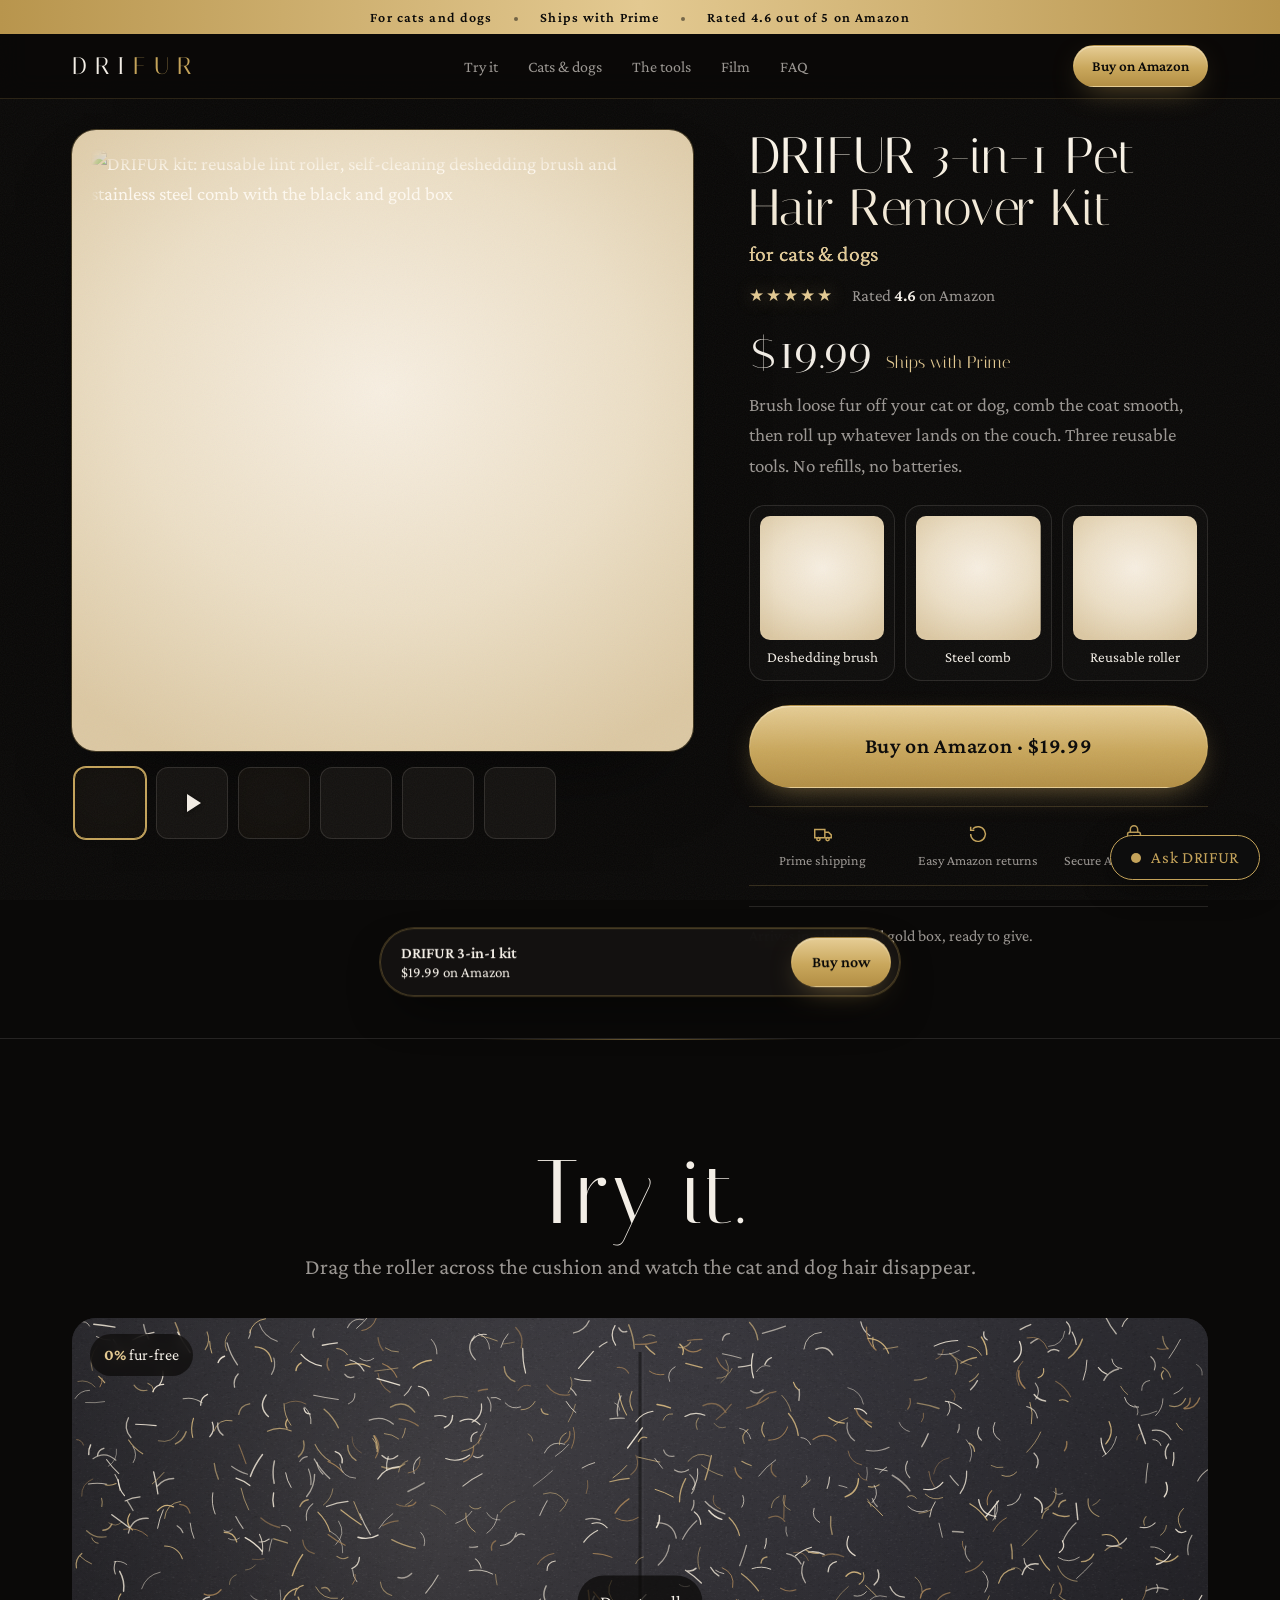
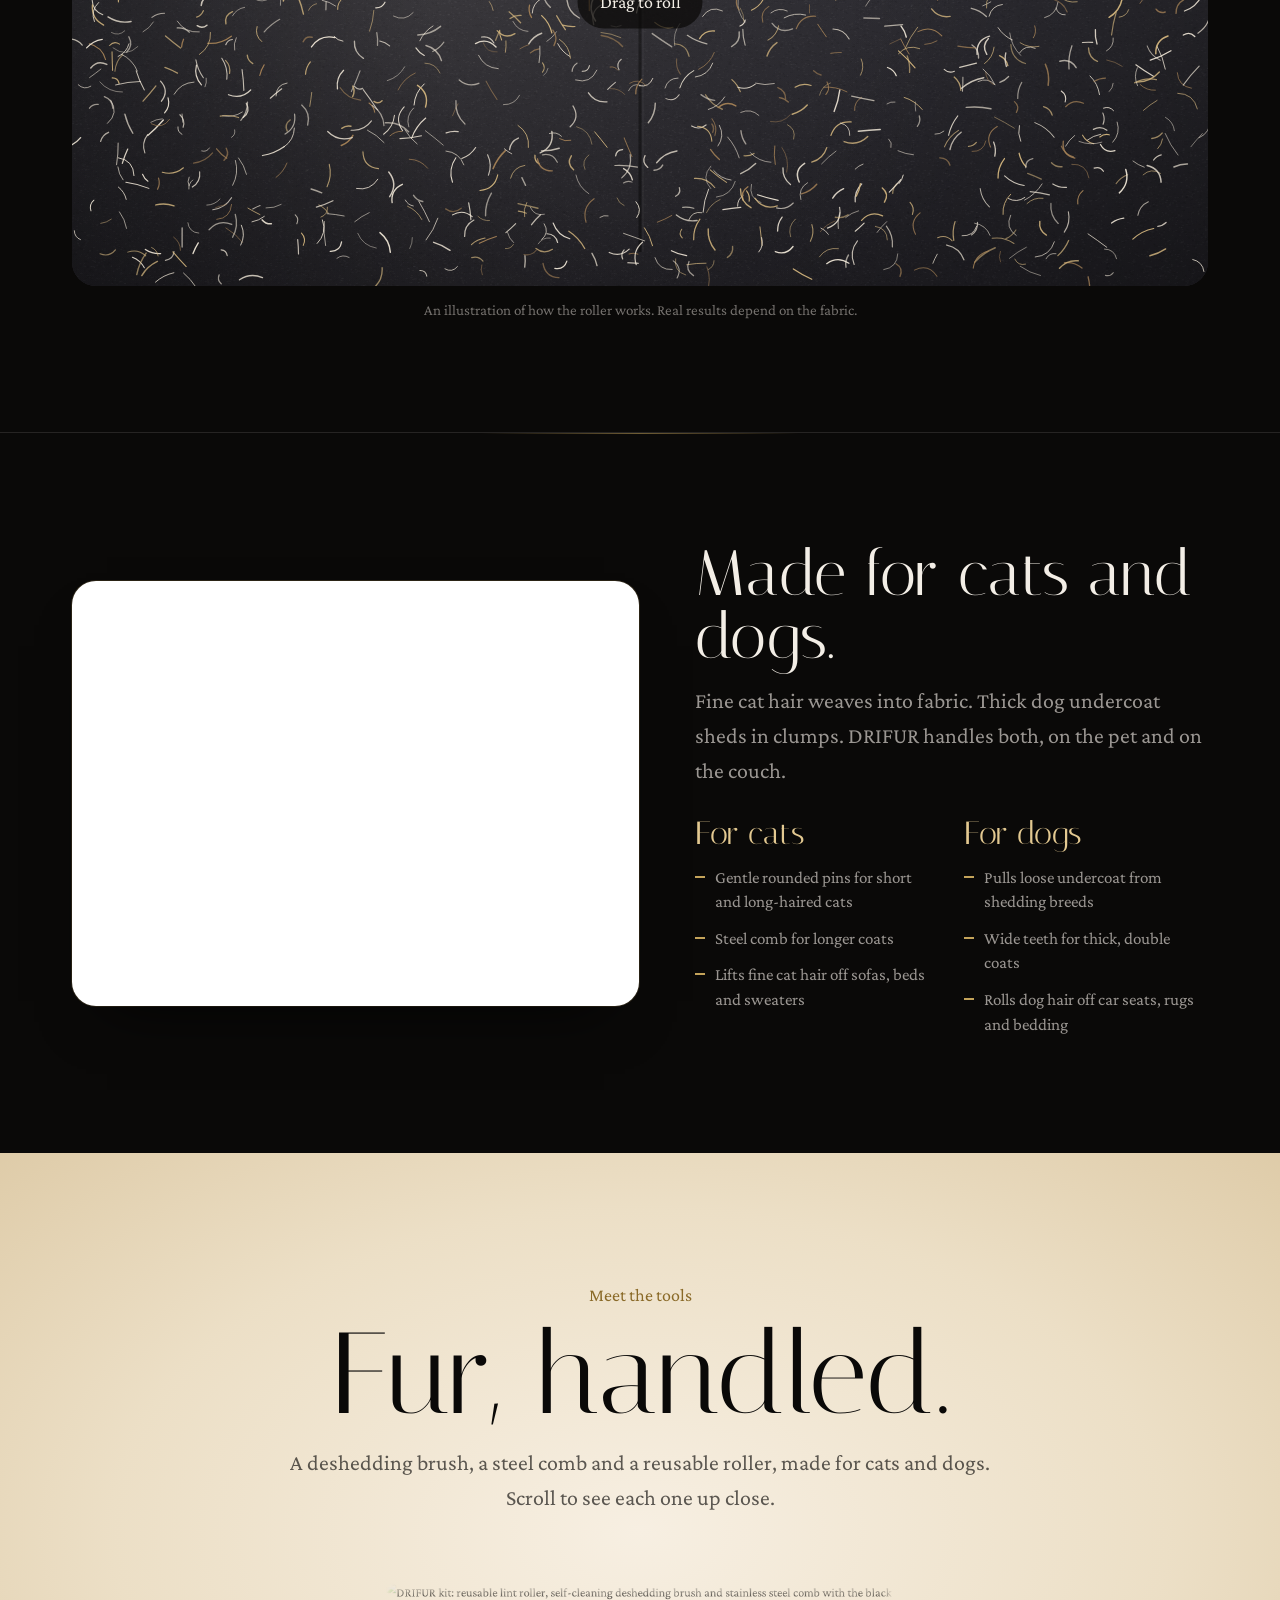
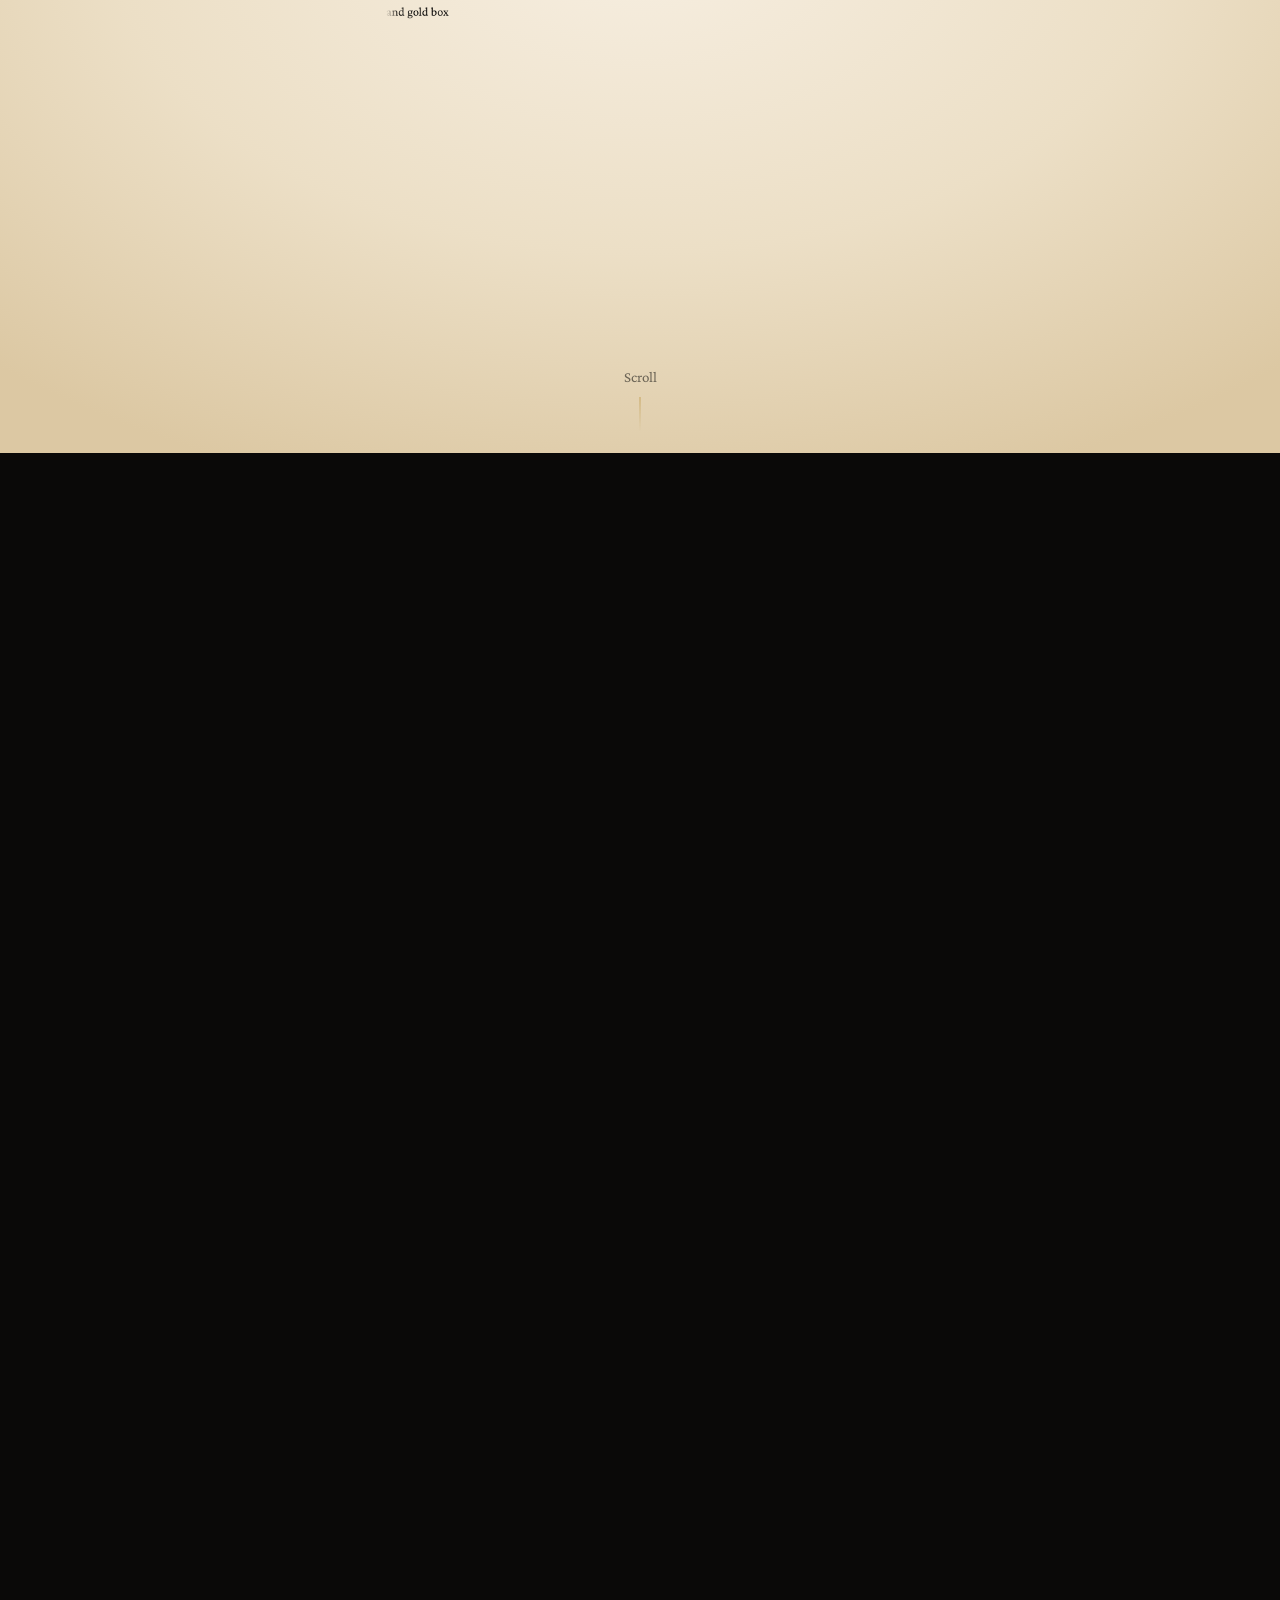
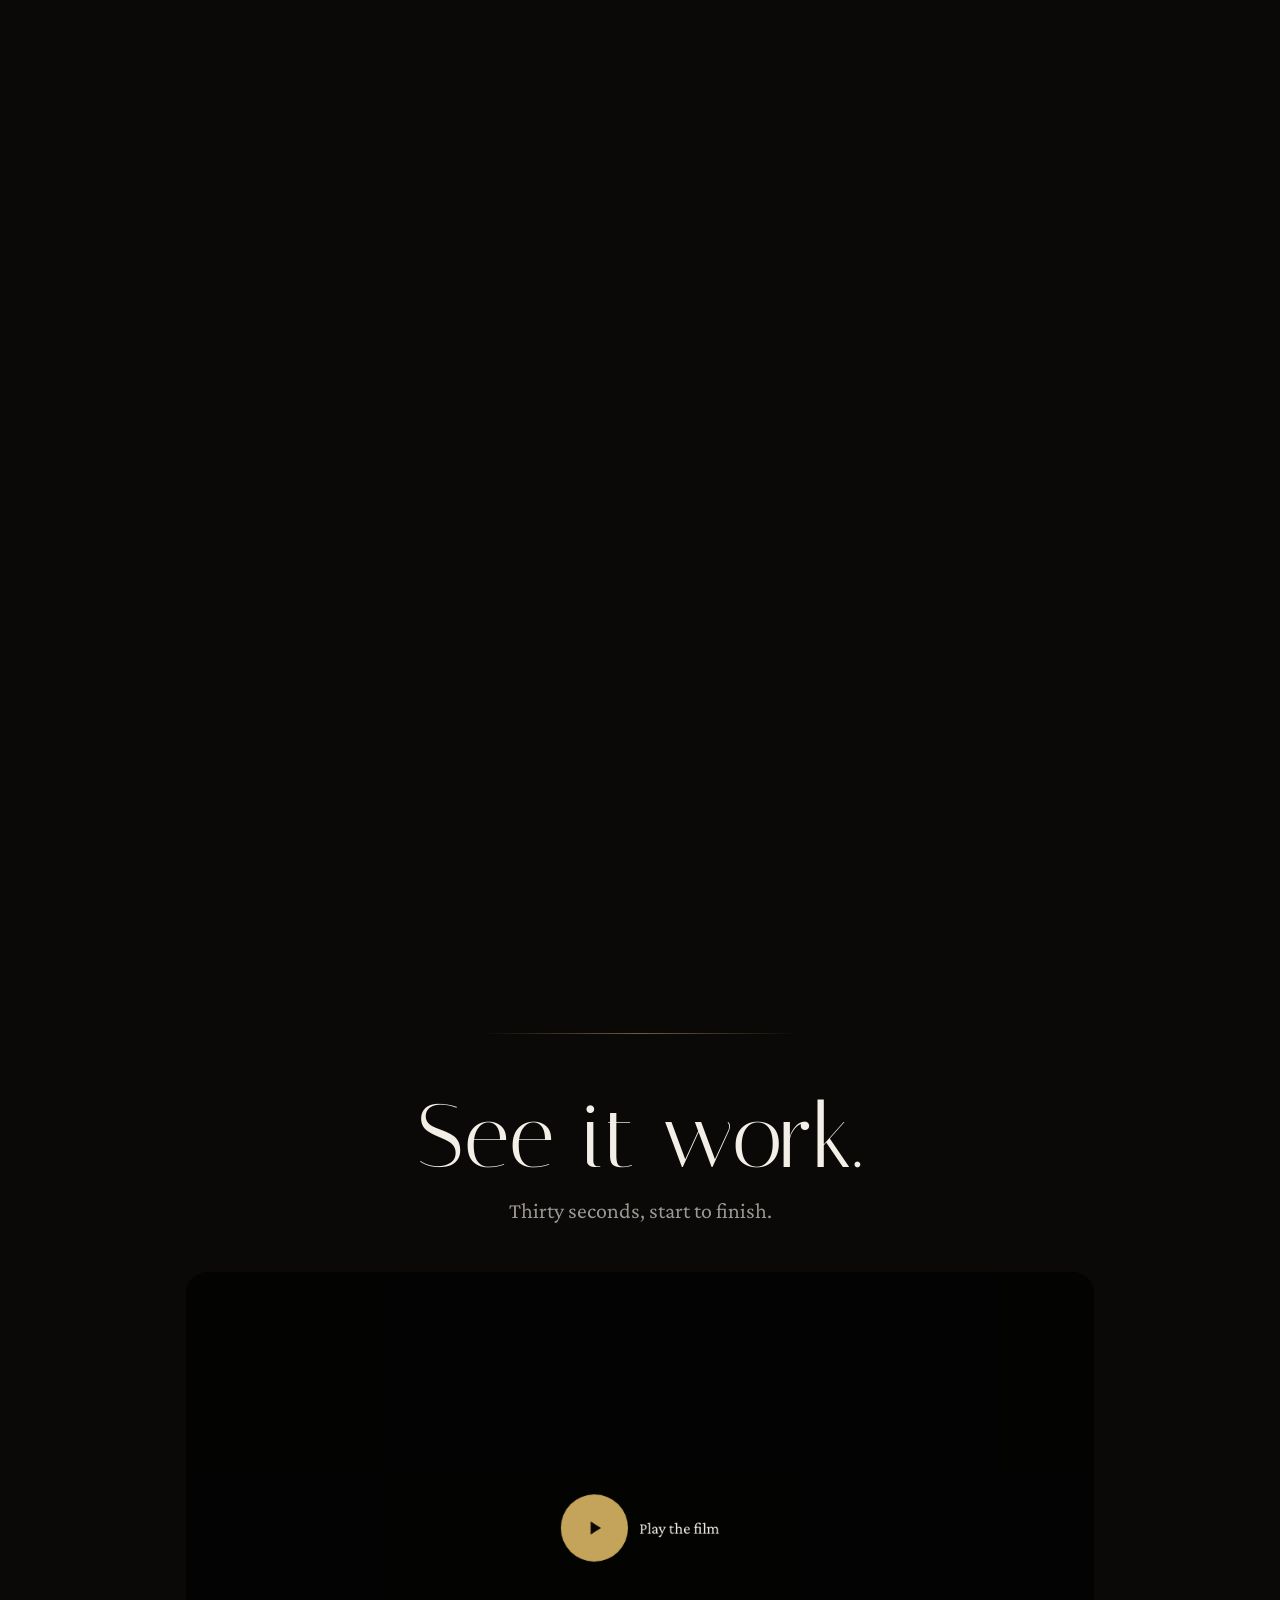
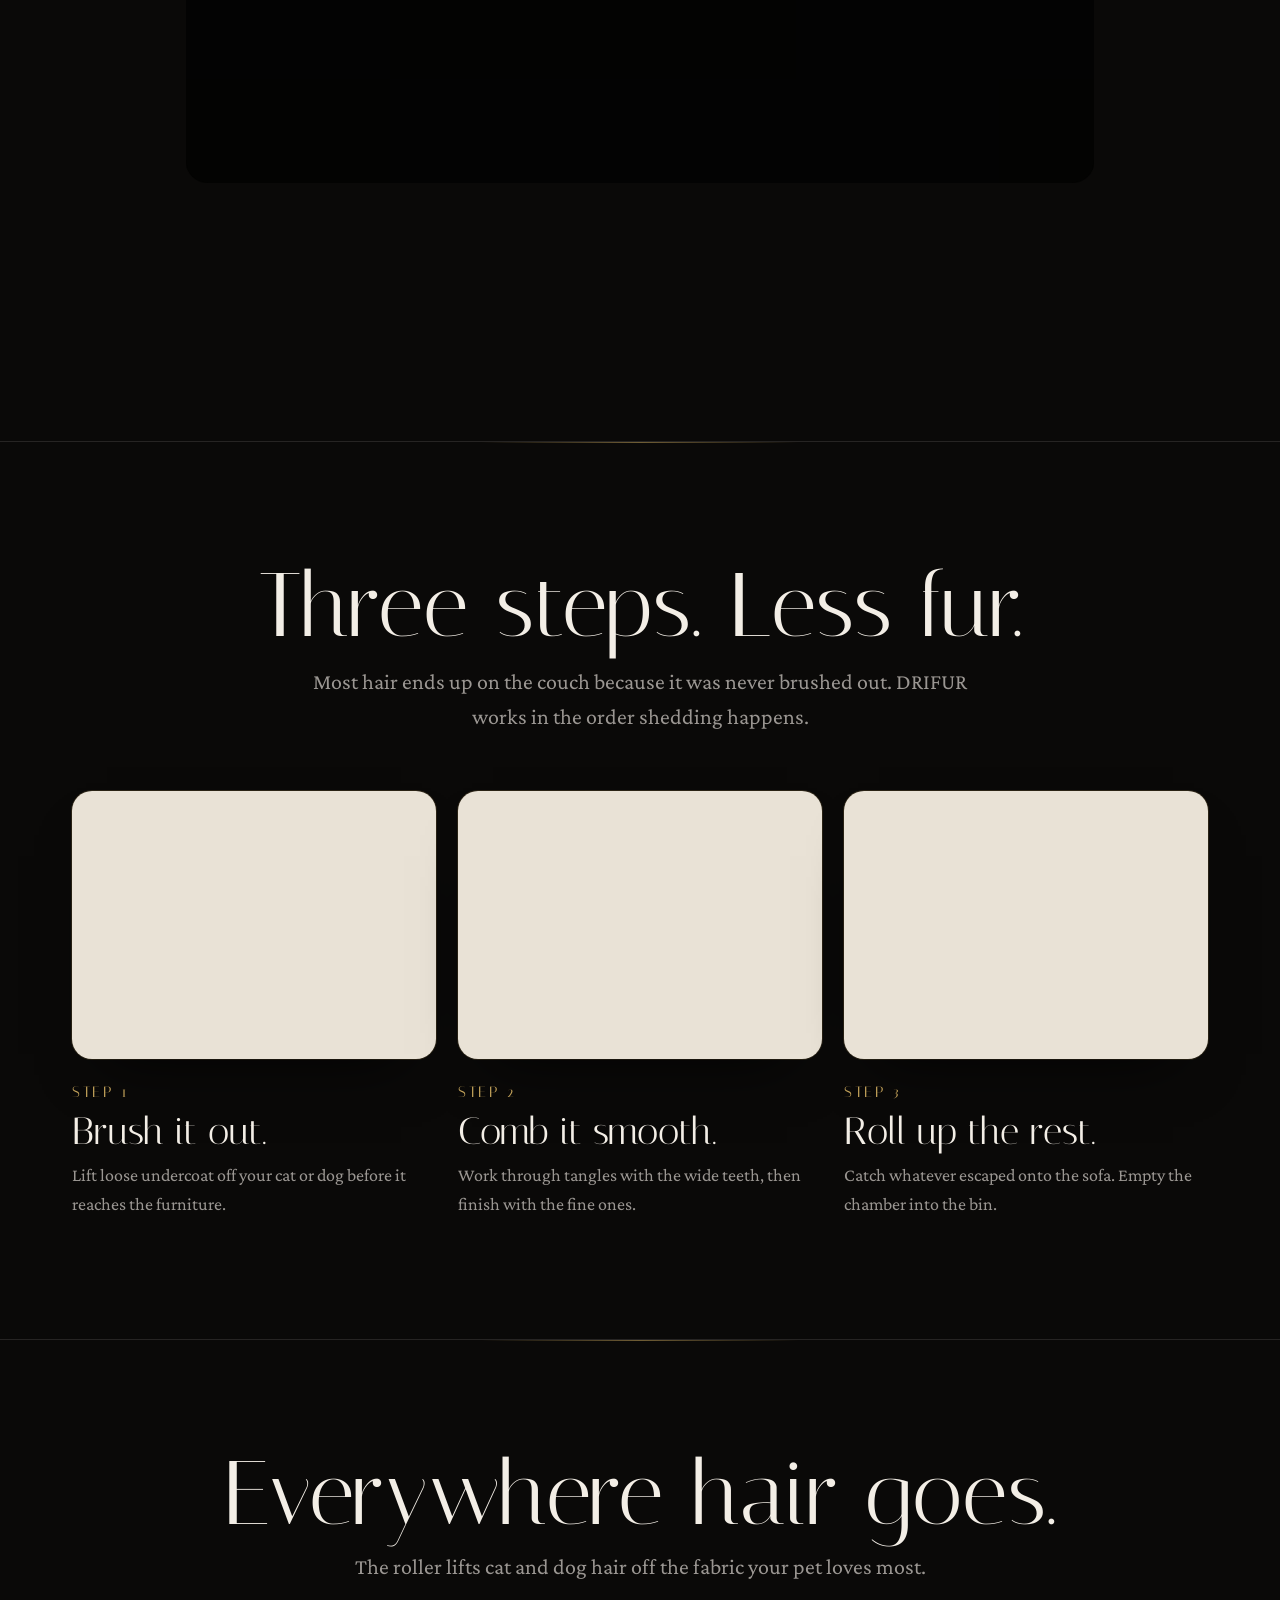
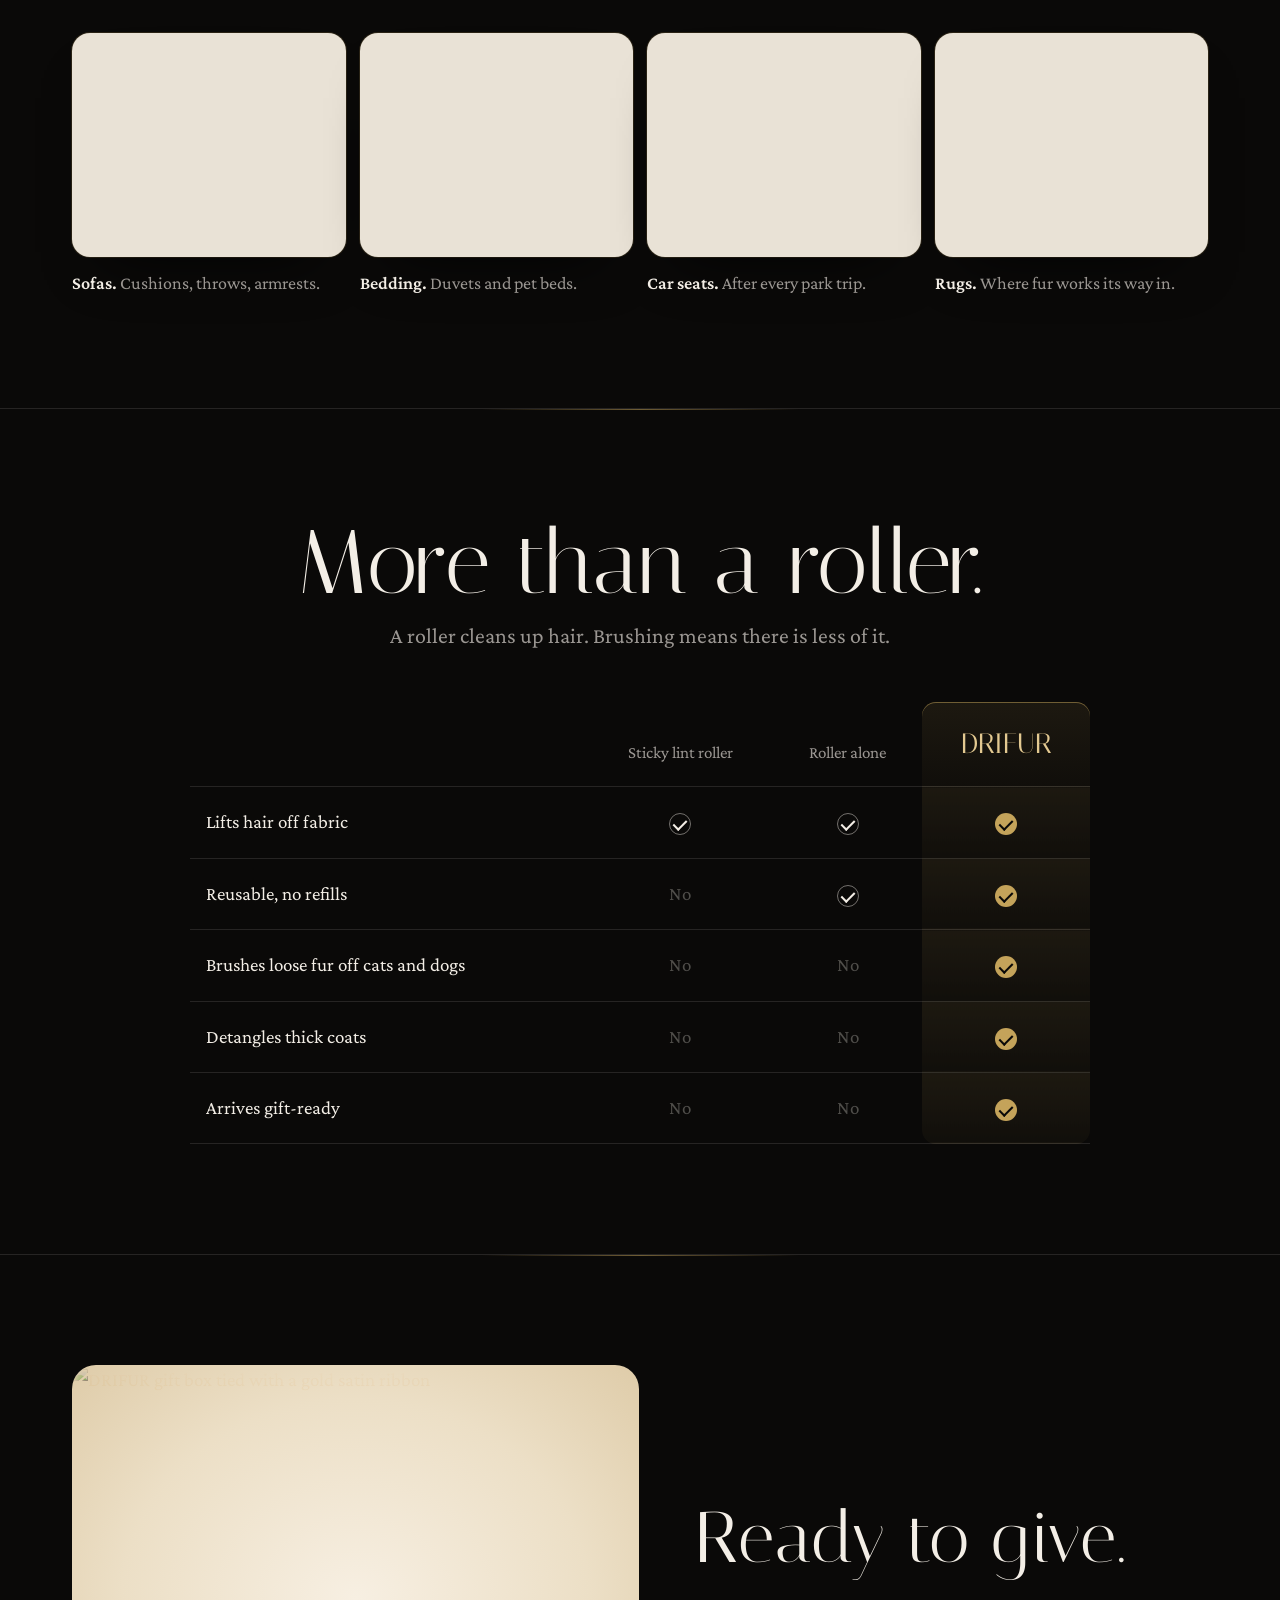
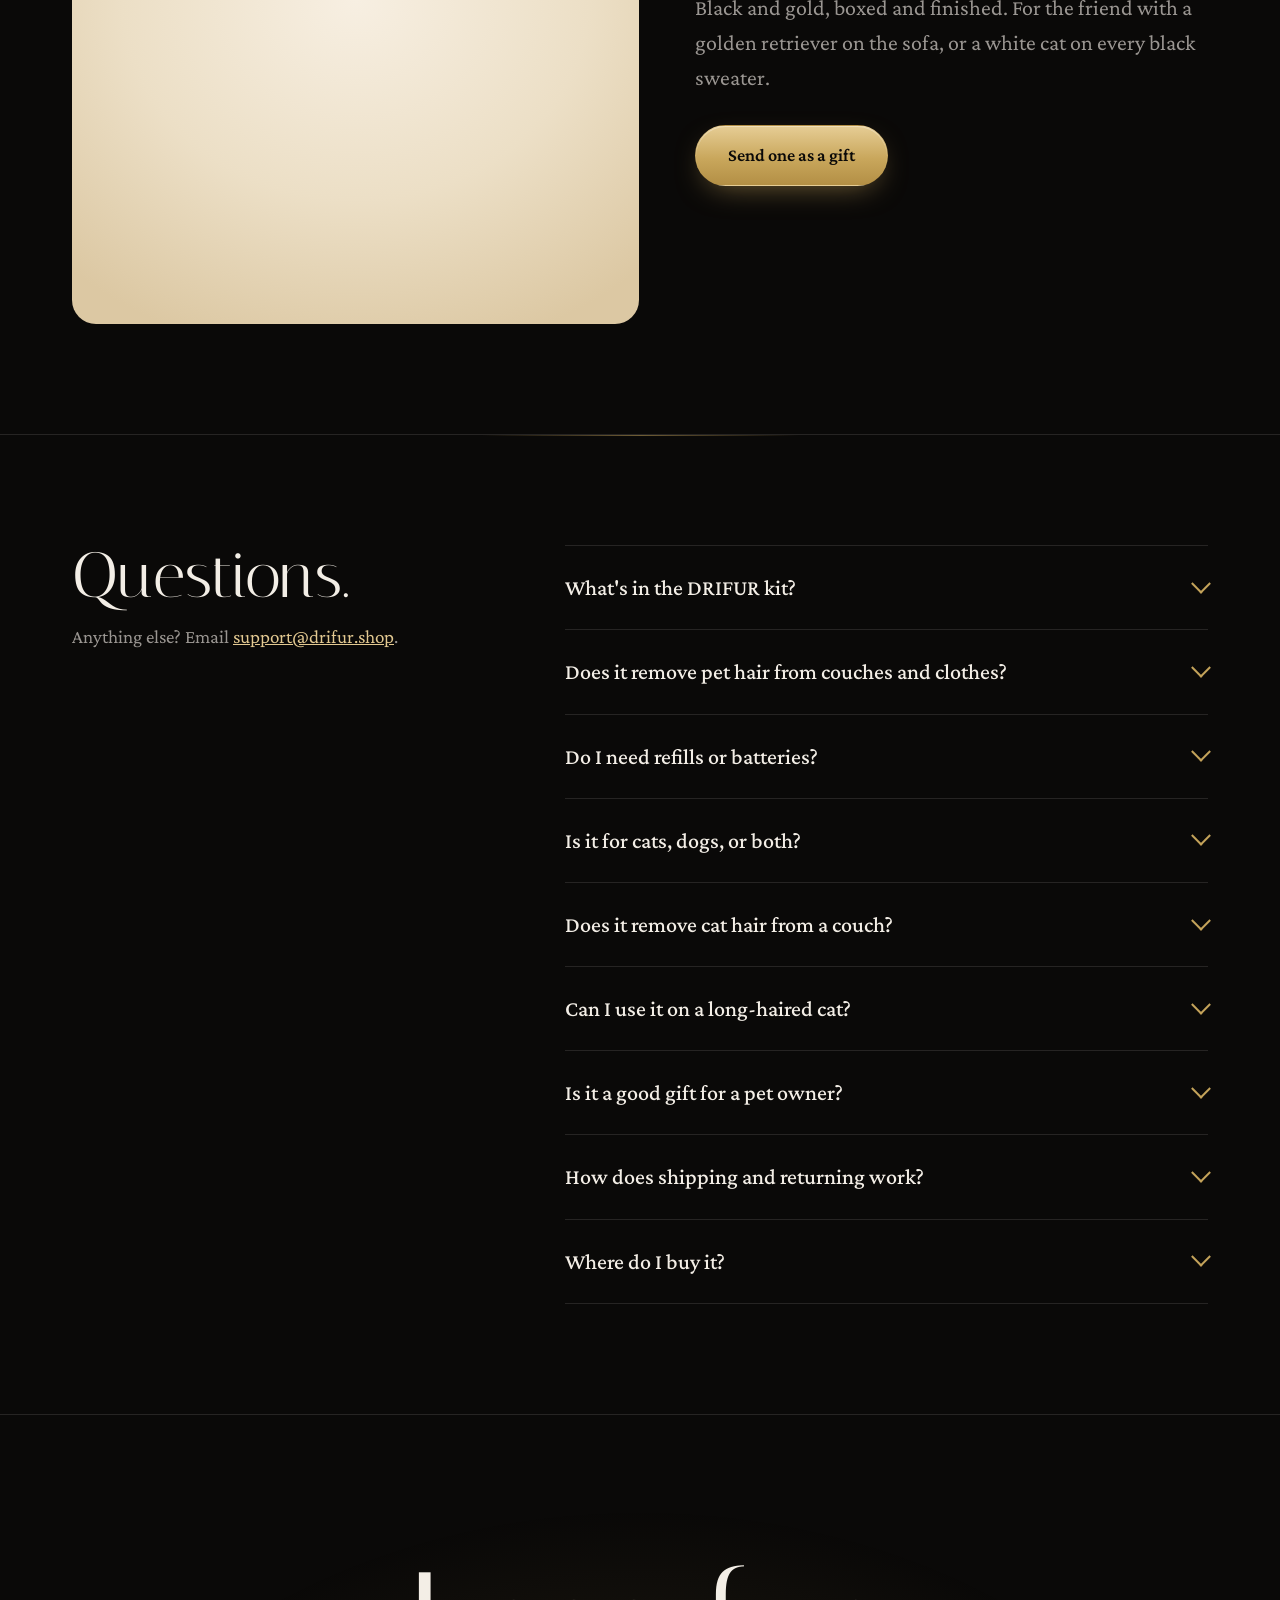
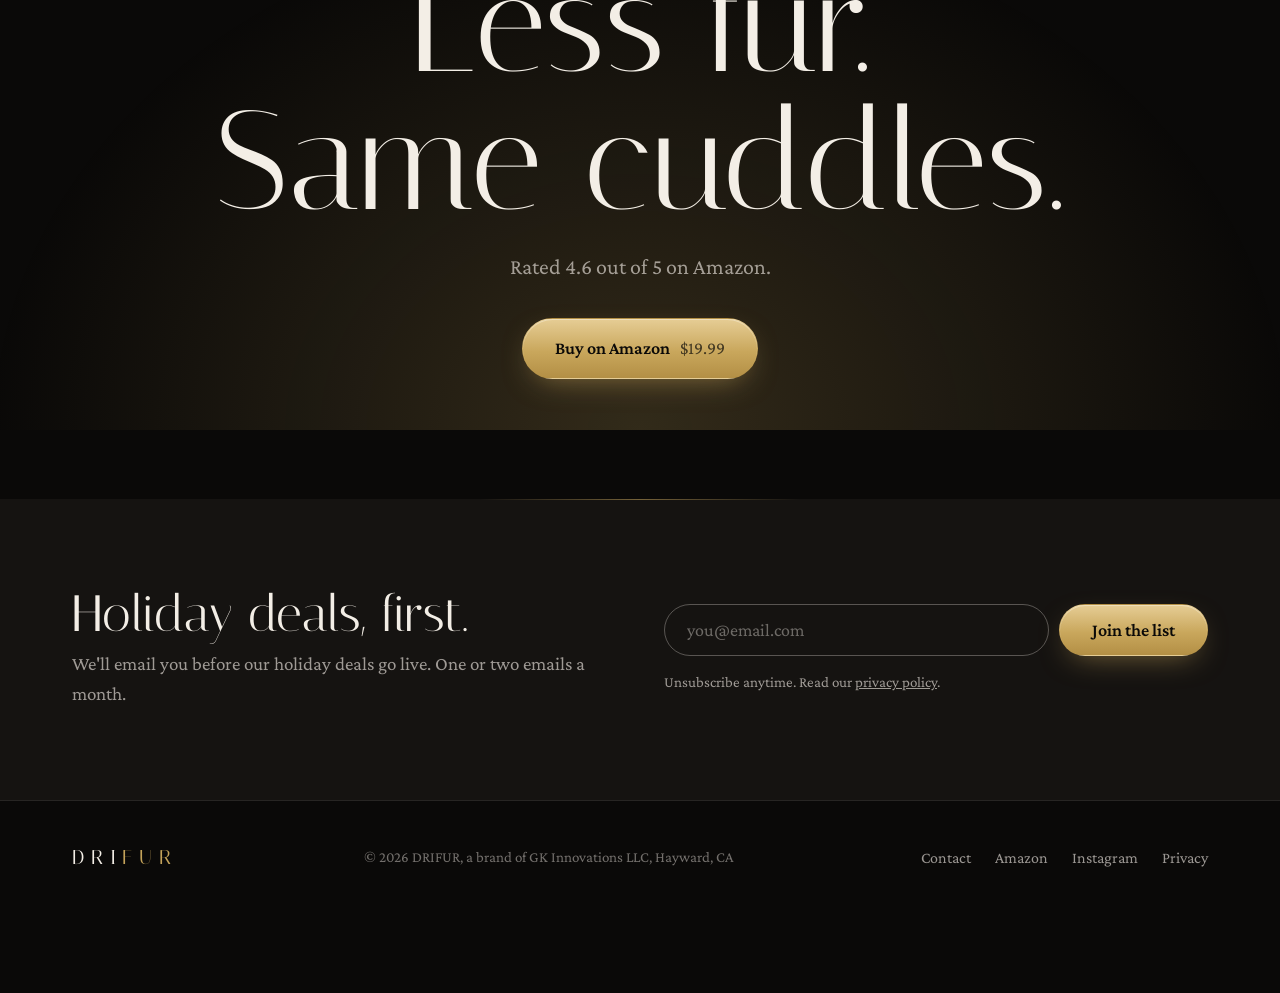
==== commit 64933c1b: "Add link to premium.css in index.html" ====
--- a/index.html
+++ b/index.html
@@ -419,7 +419,7 @@
 }
 </style>
 <script>document.documentElement.classList.add('js')</script>
-</head>
+<link rel="stylesheet" href="/premium.css"></head>
 <body>
 
 <header class="nav" id="nav">
--- a/premium.css
+++ b/premium.css
@@ -0,0 +1,81 @@
+/* DRIFUR premium polish layer. Loaded after the main styles; safe to remove. */
+
+/* Fine film grain + warm vignette for a richer black */
+body::before{content:"";position:fixed;inset:0;pointer-events:none;z-index:1;opacity:.05;
+  background-image:url("data:image/svg+xml,%3Csvg xmlns='http://www.w3.org/2000/svg' width='160' height='160'%3E%3Cfilter id='n'%3E%3CfeTurbulence type='fractalNoise' baseFrequency='.9' numOctaves='2' stitchTiles='stitch'/%3E%3C/filter%3E%3Crect width='100%25' height='100%25' filter='url(%23n)'/%3E%3C/svg%3E");}
+::selection{background:var(--gold);color:var(--black)}
+html{scroll-padding-top:110px}
+body{-webkit-font-smoothing:antialiased;text-rendering:optimizeLegibility}
+
+/* Gold gradient on display headings' punctuation-free shine */
+h1,h2.display{letter-spacing:.005em}
+h1{background:linear-gradient(180deg,#fbf6ec 0%,#efe3cb 100%);-webkit-background-clip:text;background-clip:text;color:transparent}
+
+/* Announcement bar: brushed-gold */
+.announce{background:linear-gradient(90deg,#b8954d,#e3c991 50%,#b8954d);letter-spacing:.08em}
+
+/* Nav: glass */
+header.nav.solid,header.nav{backdrop-filter:saturate(140%) blur(14px);-webkit-backdrop-filter:saturate(140%) blur(14px);border-bottom:1px solid rgba(196,163,90,.18)}
+header.nav nav a{position:relative}
+header.nav nav a::after{content:"";position:absolute;left:0;right:0;bottom:-4px;height:1px;background:var(--gold);transform:scaleX(0);transform-origin:center;transition:transform .35s ease}
+header.nav nav a:hover::after{transform:scaleX(1)}
+
+/* Buttons: metallic gold with sheen */
+.btn-gold{background:linear-gradient(180deg,#e6cd95 0%,#c9a75c 55%,#b38f45 100%);box-shadow:0 1px 0 rgba(255,255,255,.35) inset,0 10px 30px -12px rgba(196,163,90,.65);position:relative;overflow:hidden;transition:transform .25s ease,box-shadow .25s ease}
+.btn-gold::after{content:"";position:absolute;top:0;left:-60%;width:40%;height:100%;background:linear-gradient(100deg,transparent,rgba(255,255,255,.45),transparent);transform:skewX(-20deg);transition:left .7s ease}
+.btn-gold:hover{transform:translateY(-1px);box-shadow:0 1px 0 rgba(255,255,255,.4) inset,0 16px 40px -12px rgba(196,163,90,.8)}
+.btn-gold:hover::after{left:130%}
+.btn-gold:focus-visible,a:focus-visible,button:focus-visible{outline:2px solid var(--gold-lt);outline-offset:3px}
+
+/* Hero buy panel: framed card */
+.pdp .buy .price{font-family:var(--display);letter-spacing:.01em;color:var(--gold-lt)}
+.pdp .buy .btn-buy{font-size:1.15em;padding-top:1.05em;padding-bottom:1.05em;letter-spacing:.03em}
+.pdp .buy ul.trust{border-top:1px solid rgba(196,163,90,.22);border-bottom:1px solid rgba(196,163,90,.22);padding-top:1rem;padding-bottom:1rem}
+.pdp .gallery img,.pdp .gallery video{border-radius:inherit}
+.pdp .gallery>*:first-child{box-shadow:0 40px 80px -40px rgba(0,0,0,.9),0 0 0 1px rgba(196,163,90,.35)}
+.pdp .rating-row .stars{color:var(--gold-lt);text-shadow:0 0 18px rgba(227,201,145,.35)}
+
+/* Section rhythm: gold hairline between sections */
+main>section+section{position:relative}
+main>section+section::before{content:"";position:absolute;top:0;left:50%;width:min(320px,40vw);height:1px;transform:translateX(-50%);background:linear-gradient(90deg,transparent,rgba(196,163,90,.55),transparent)}
+main>section#tour::before{display:none}
+
+/* Image cards: soft lift */
+.step .shot,.surface .crop,.both-photo{transition:transform .5s cubic-bezier(.2,.7,.2,1),box-shadow .5s ease;box-shadow:0 30px 60px -35px rgba(0,0,0,.9),0 0 0 1px rgba(196,163,90,.18)}
+.step:hover .shot,.surface:hover .crop{transform:translateY(-6px);box-shadow:0 40px 70px -35px rgba(0,0,0,.95),0 0 0 1px rgba(196,163,90,.45)}
+.step .num{color:var(--gold);letter-spacing:.18em;text-transform:uppercase;font-size:.78em}
+
+/* Comparison table: spotlight the DRIFUR column */
+.compare th.us,.compare td:last-child{background:linear-gradient(180deg,rgba(196,163,90,.10),rgba(196,163,90,.04))}
+.compare th.us{border-radius:14px 14px 0 0;box-shadow:inset 0 1px 0 rgba(196,163,90,.5)}
+.compare tbody tr:last-child td:last-child{border-radius:0 0 14px 14px}
+.compare tbody tr{transition:background .25s ease}
+.compare tbody tr:hover{background:rgba(243,238,230,.03)}
+
+/* FAQ: refined hover */
+#faq details,#faq summary{transition:color .25s ease}
+#faq summary:hover{color:var(--gold-lt)}
+
+/* Sticky buy bar: glass */
+.buybar{backdrop-filter:blur(16px) saturate(150%);-webkit-backdrop-filter:blur(16px) saturate(150%);box-shadow:0 20px 50px -20px rgba(0,0,0,.9),0 0 0 1px rgba(196,163,90,.3)}
+
+/* Newsletter field */
+.signup input[type=email]{transition:border-color .25s ease,box-shadow .25s ease}
+.signup input[type=email]:focus{border-color:var(--gold);box-shadow:0 0 0 4px rgba(196,163,90,.15);outline:none}
+
+/* Gentle reveal on scroll (modern browsers only; no effect elsewhere) */
+@supports (animation-timeline:view()){
+  @media (prefers-reduced-motion:no-preference){
+    .step,.surface,.compare,.faq-grid>div:last-child,.both-grid>div,.gift .wrap>*{animation:dfReveal linear both;animation-timeline:view();animation-range:entry 0% entry 35%}
+  }
+}
+@keyframes dfReveal{from{opacity:0;transform:translateY(28px)}to{opacity:1;transform:none}}
+
+@media (max-width:720px){
+  main>section+section::before{width:55vw}
+  .pdp .buy .btn-buy{font-size:1.05em}
+}
+@media (prefers-reduced-motion:reduce){
+  .btn-gold::after{display:none}
+  .step .shot,.surface .crop{transition:none}
+}
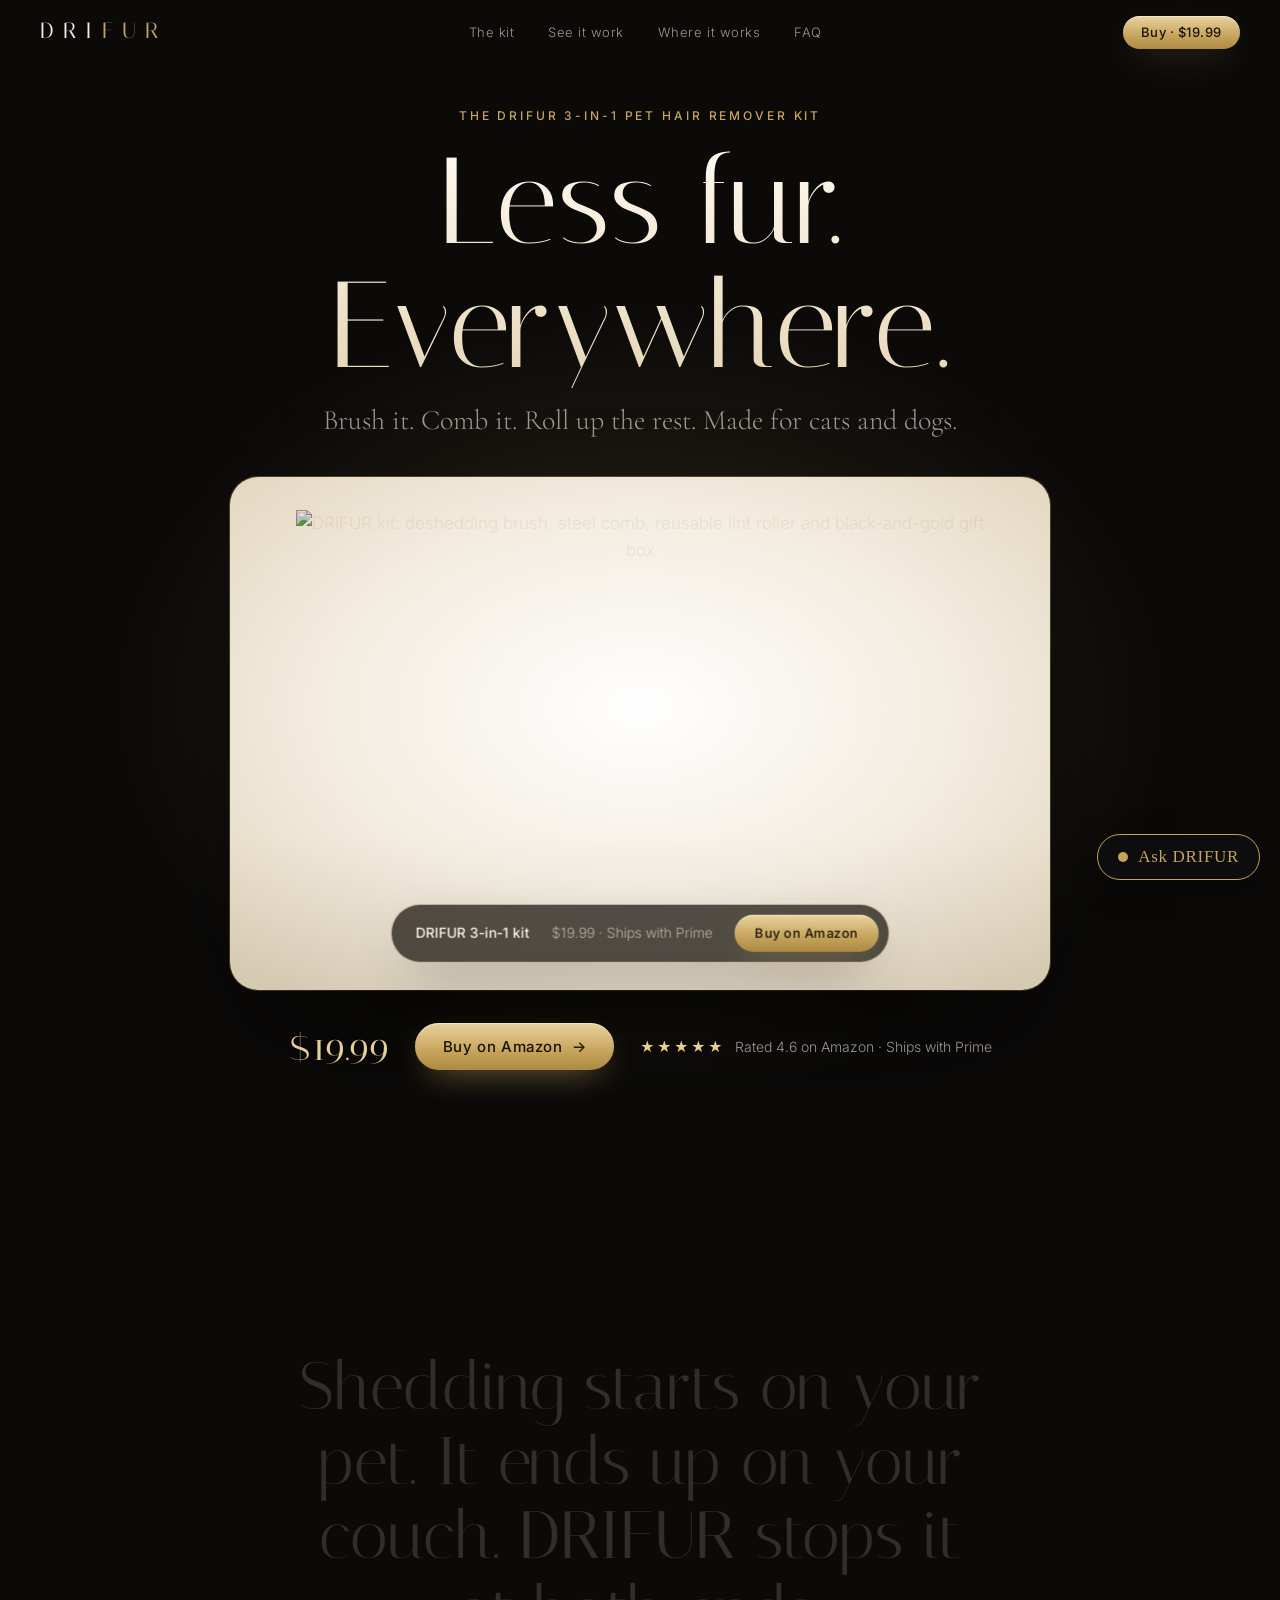
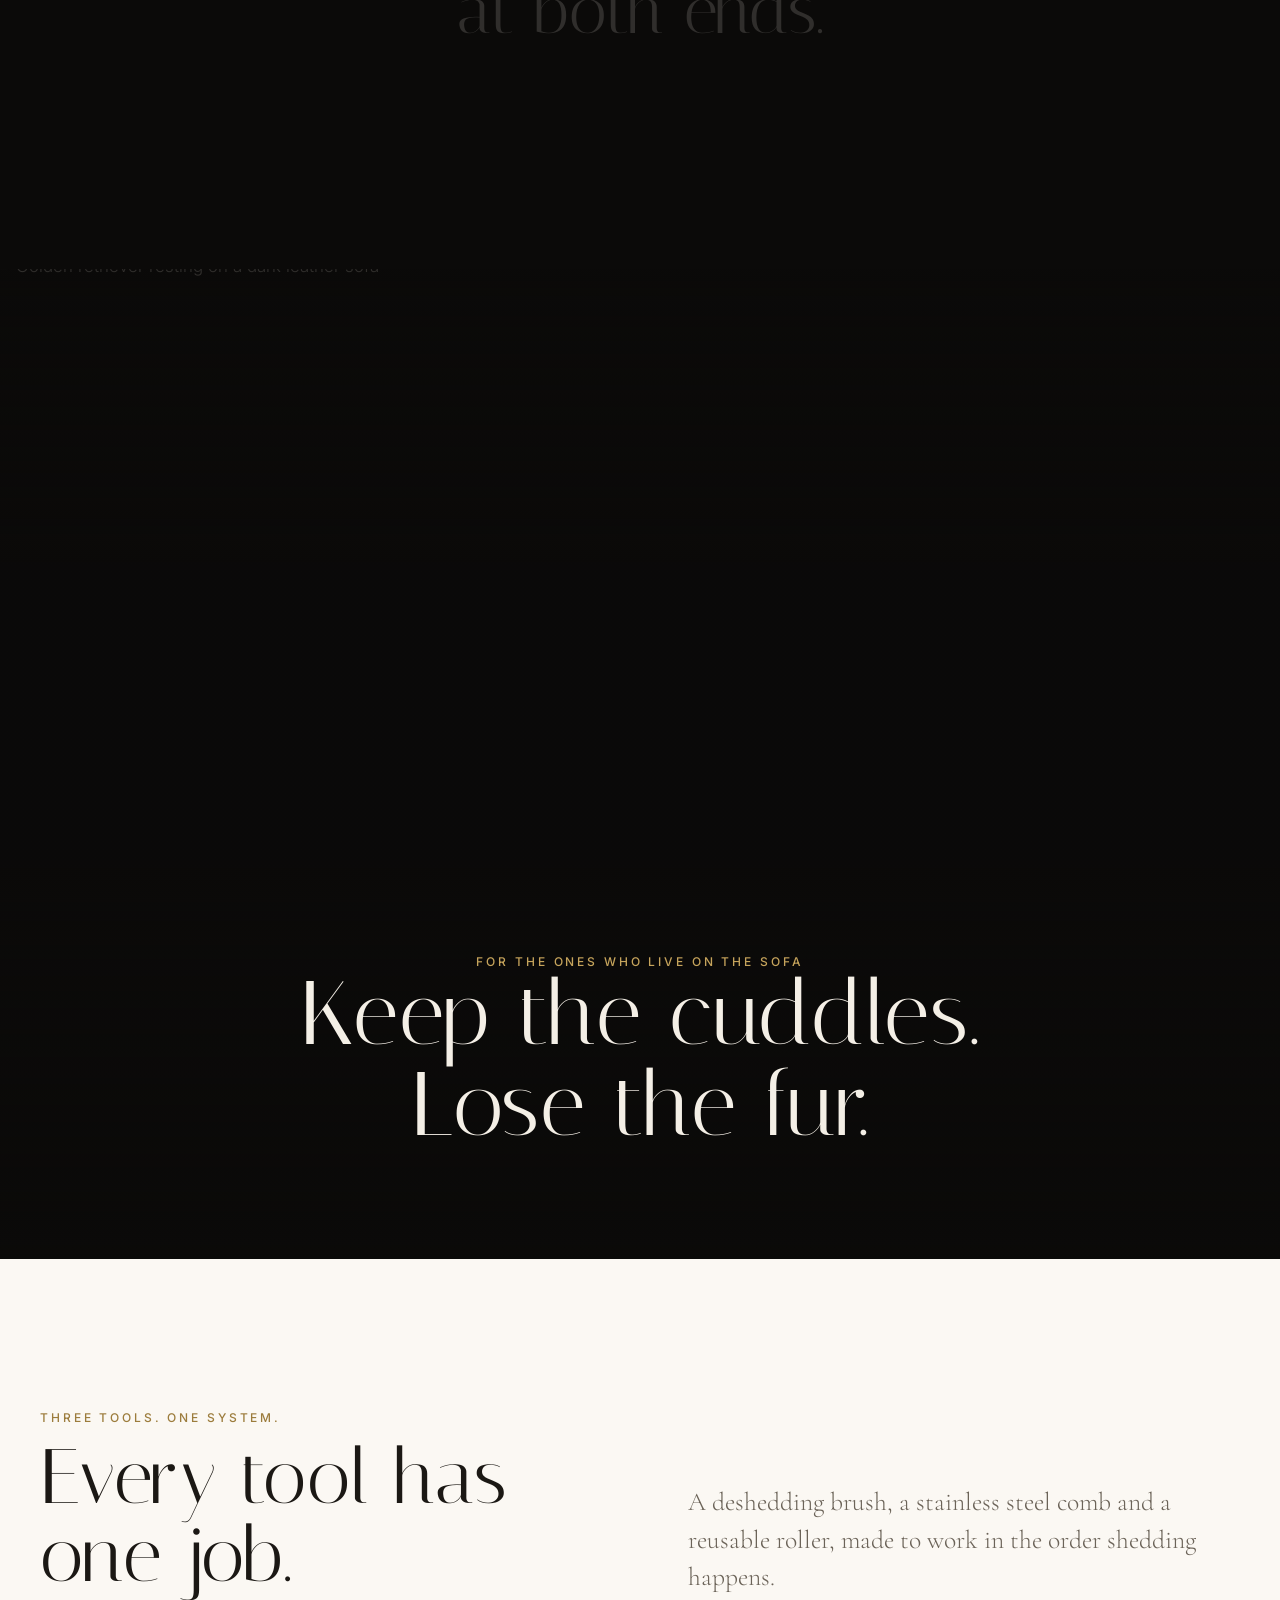
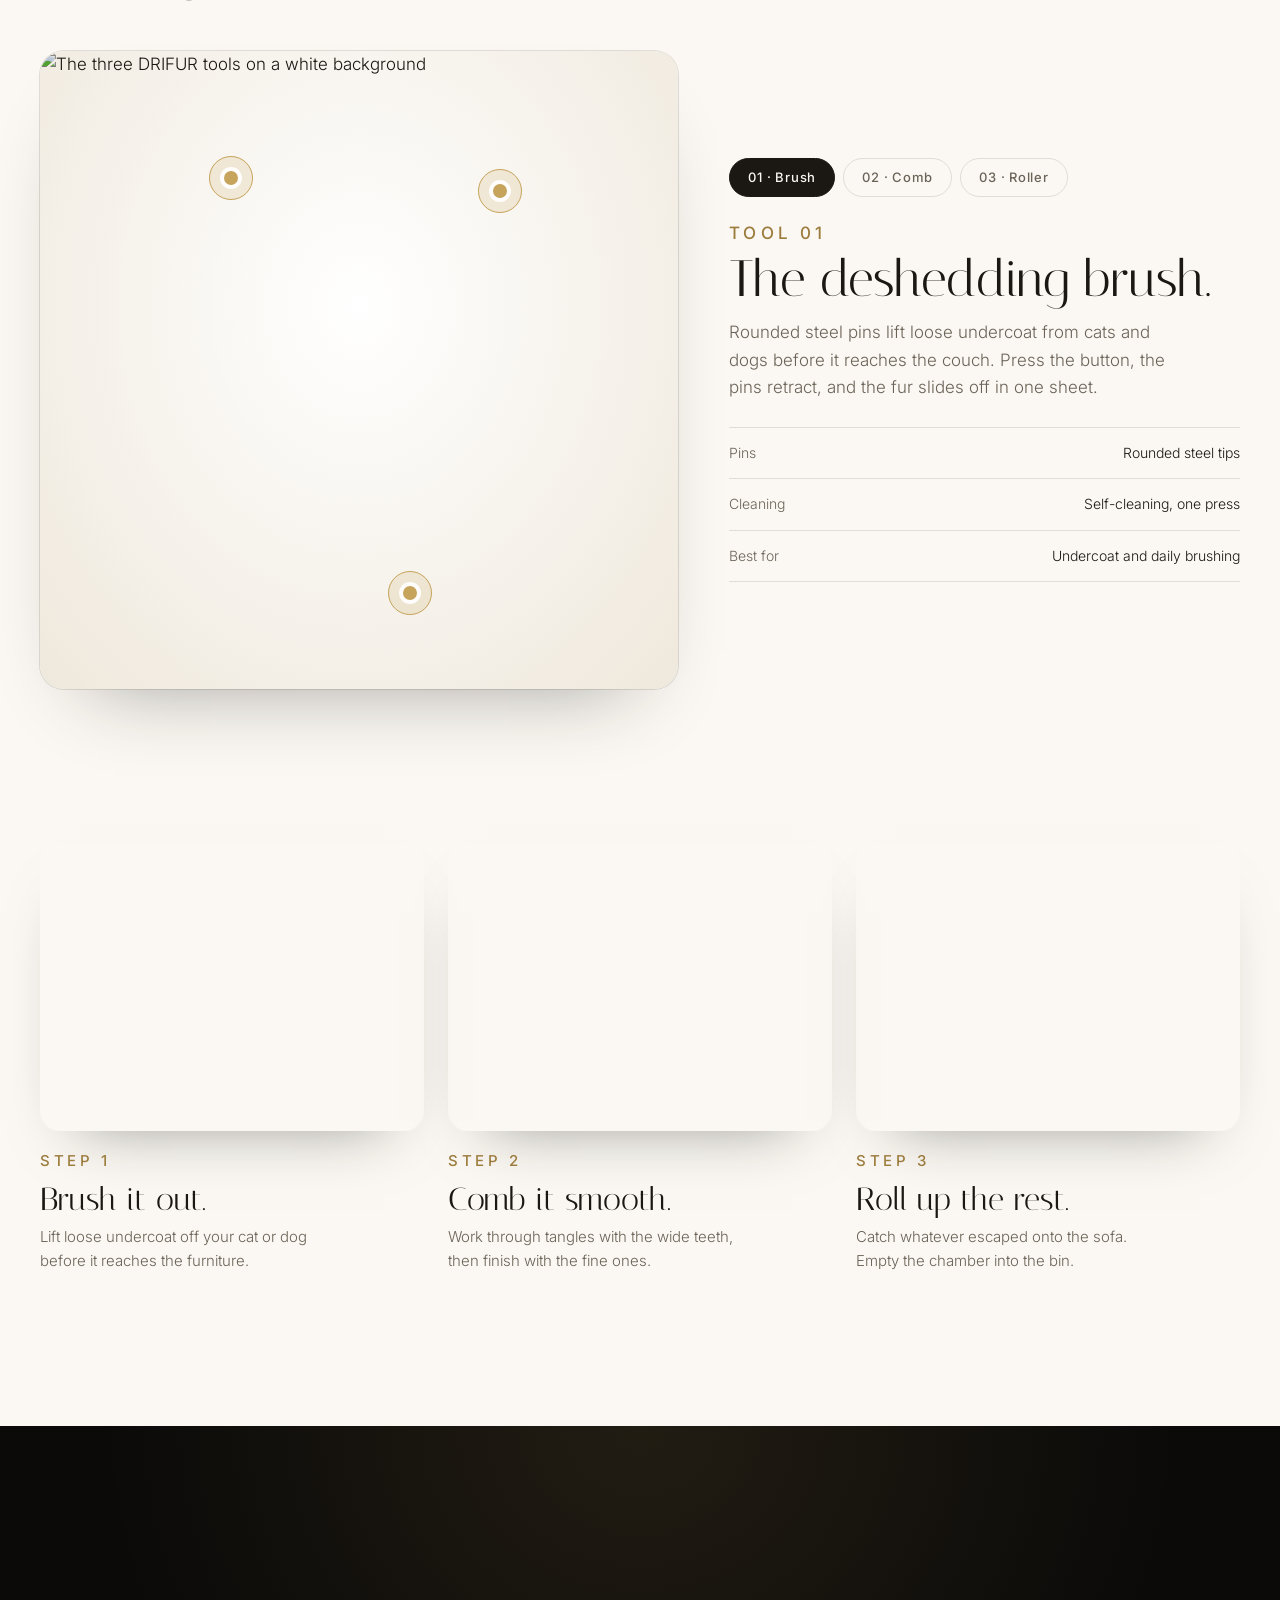
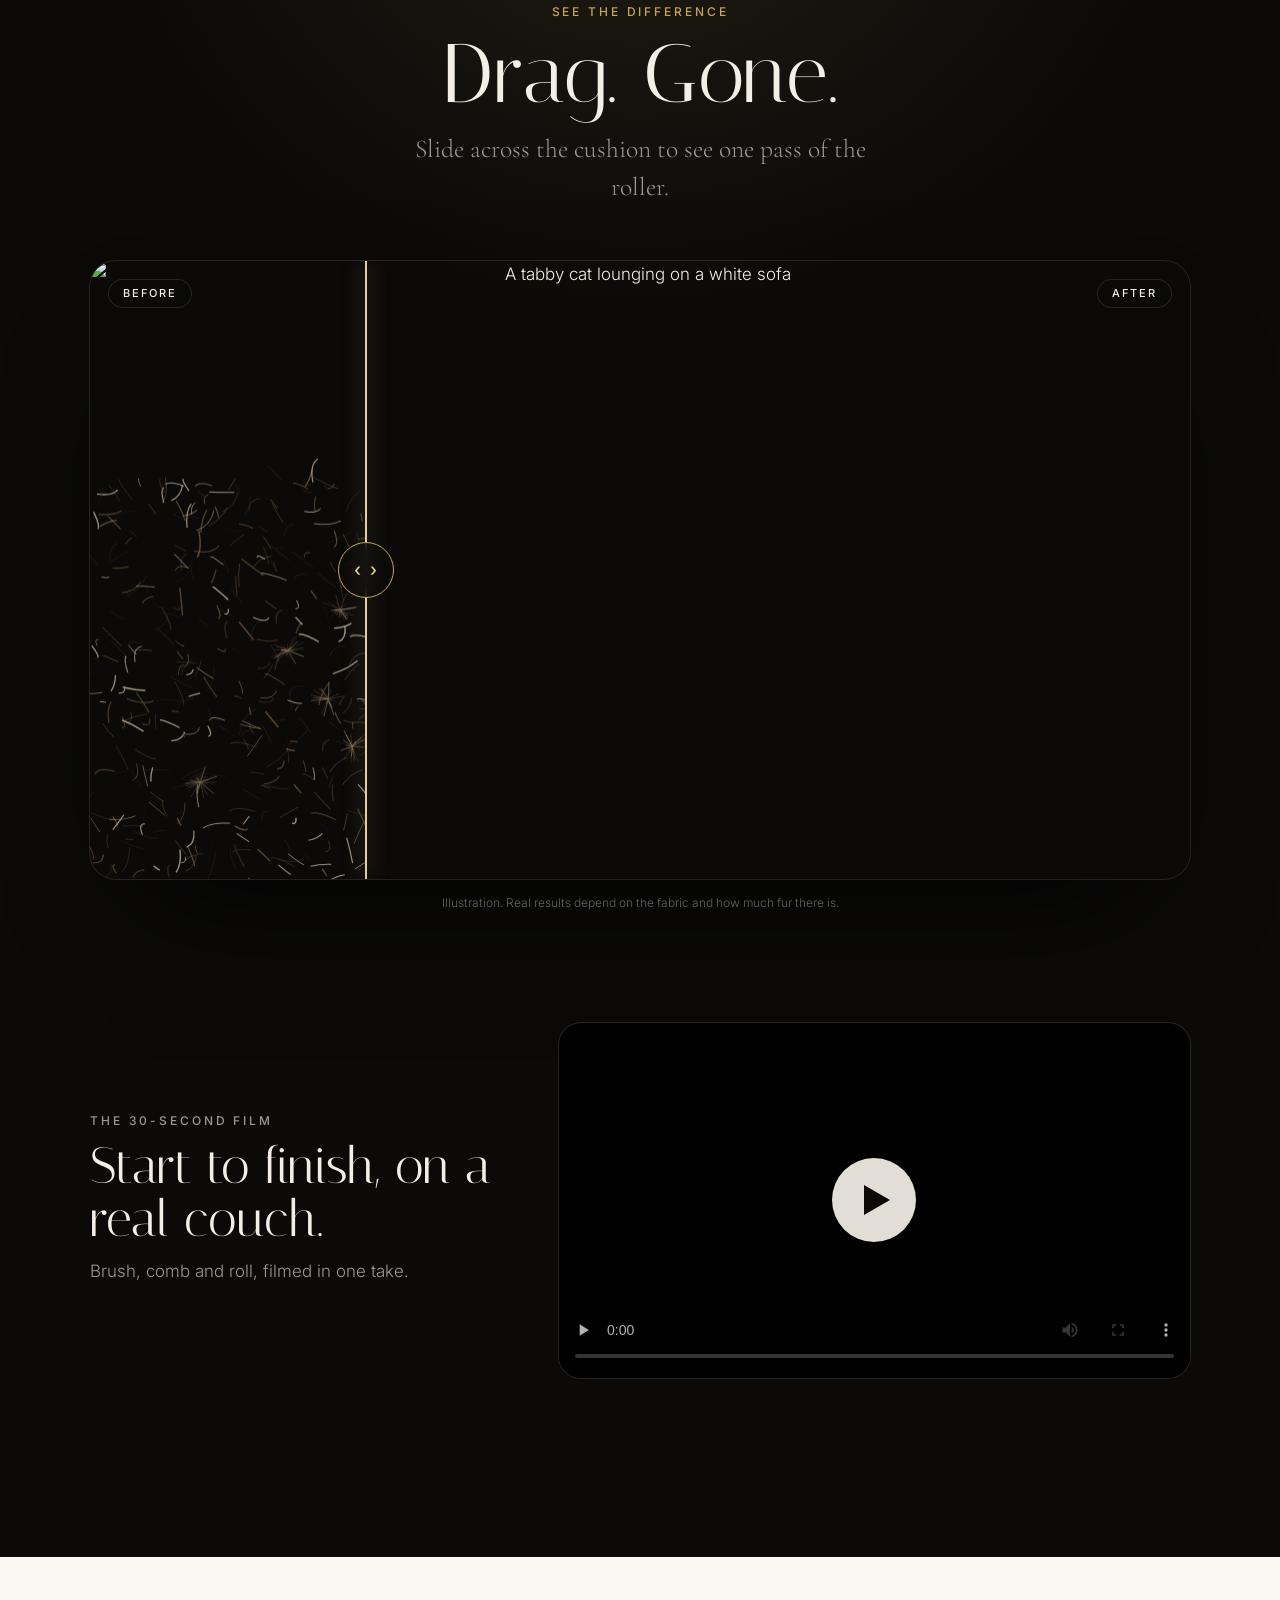
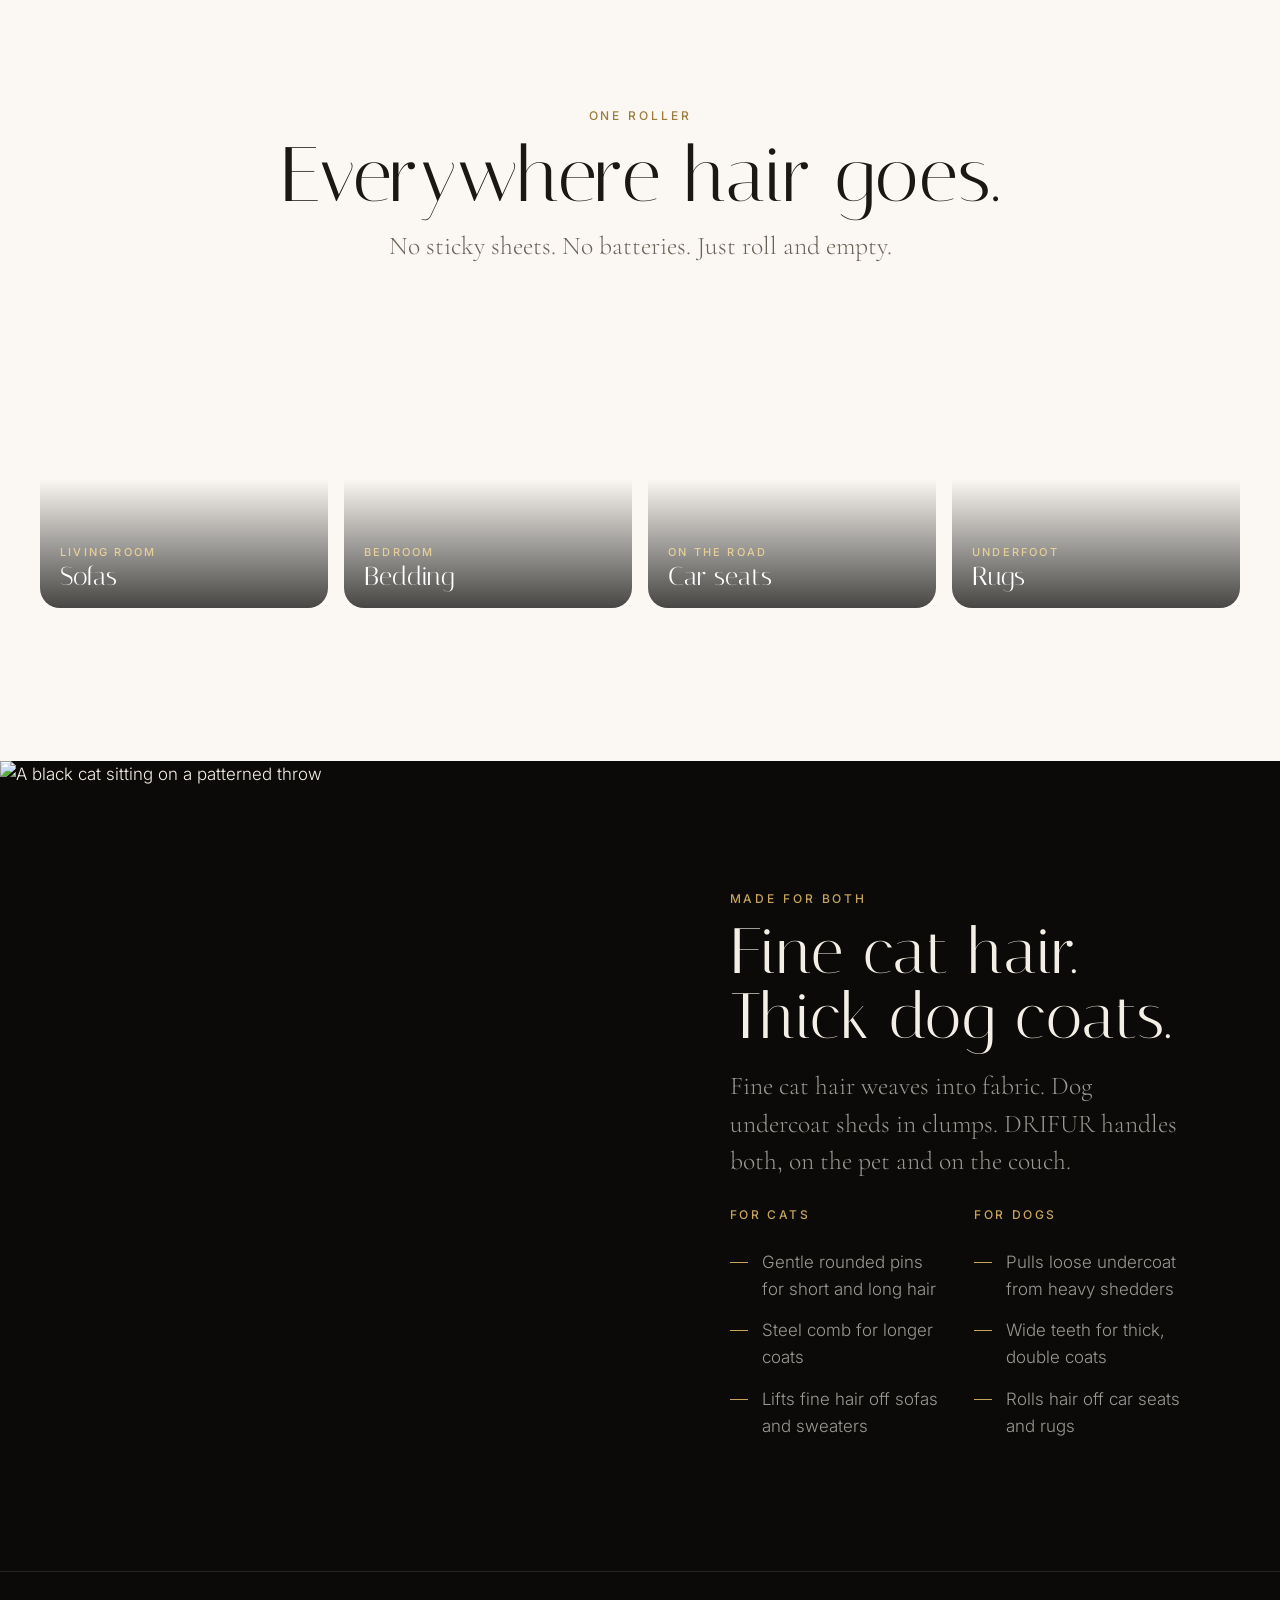
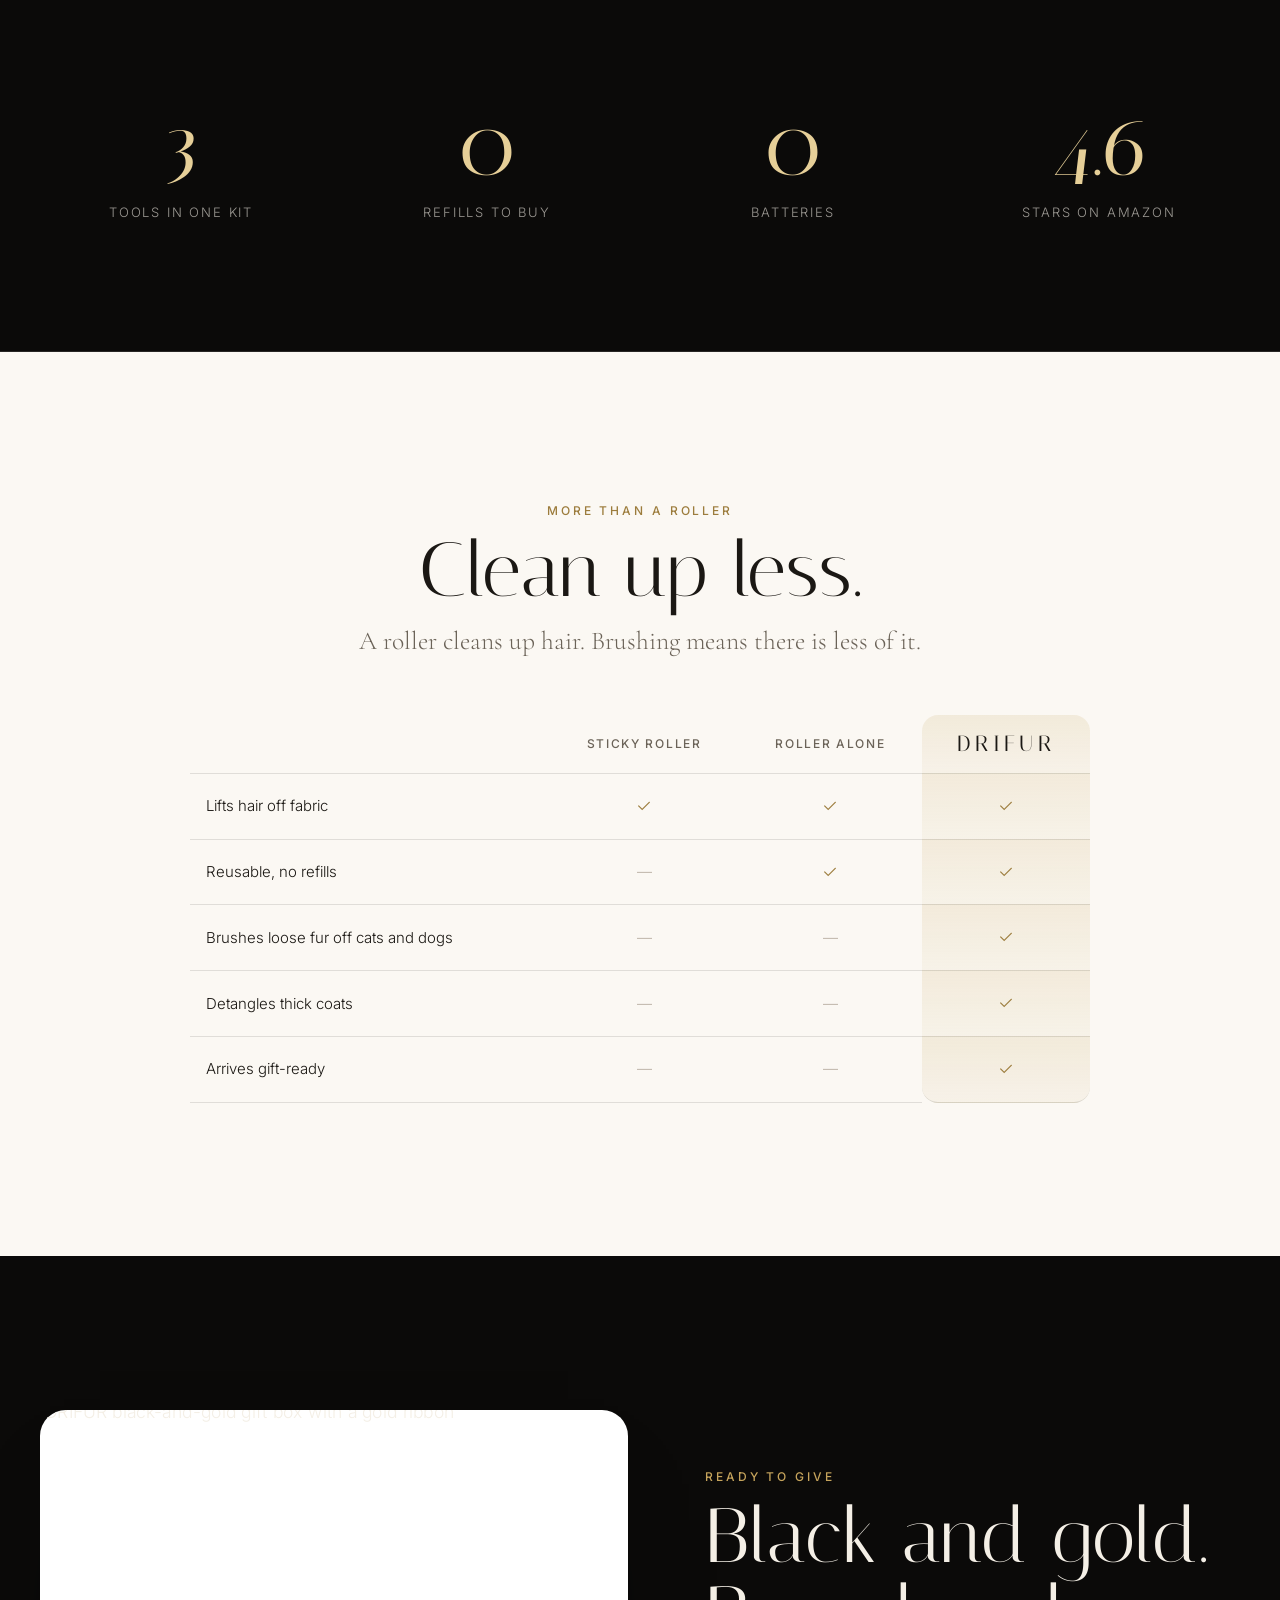
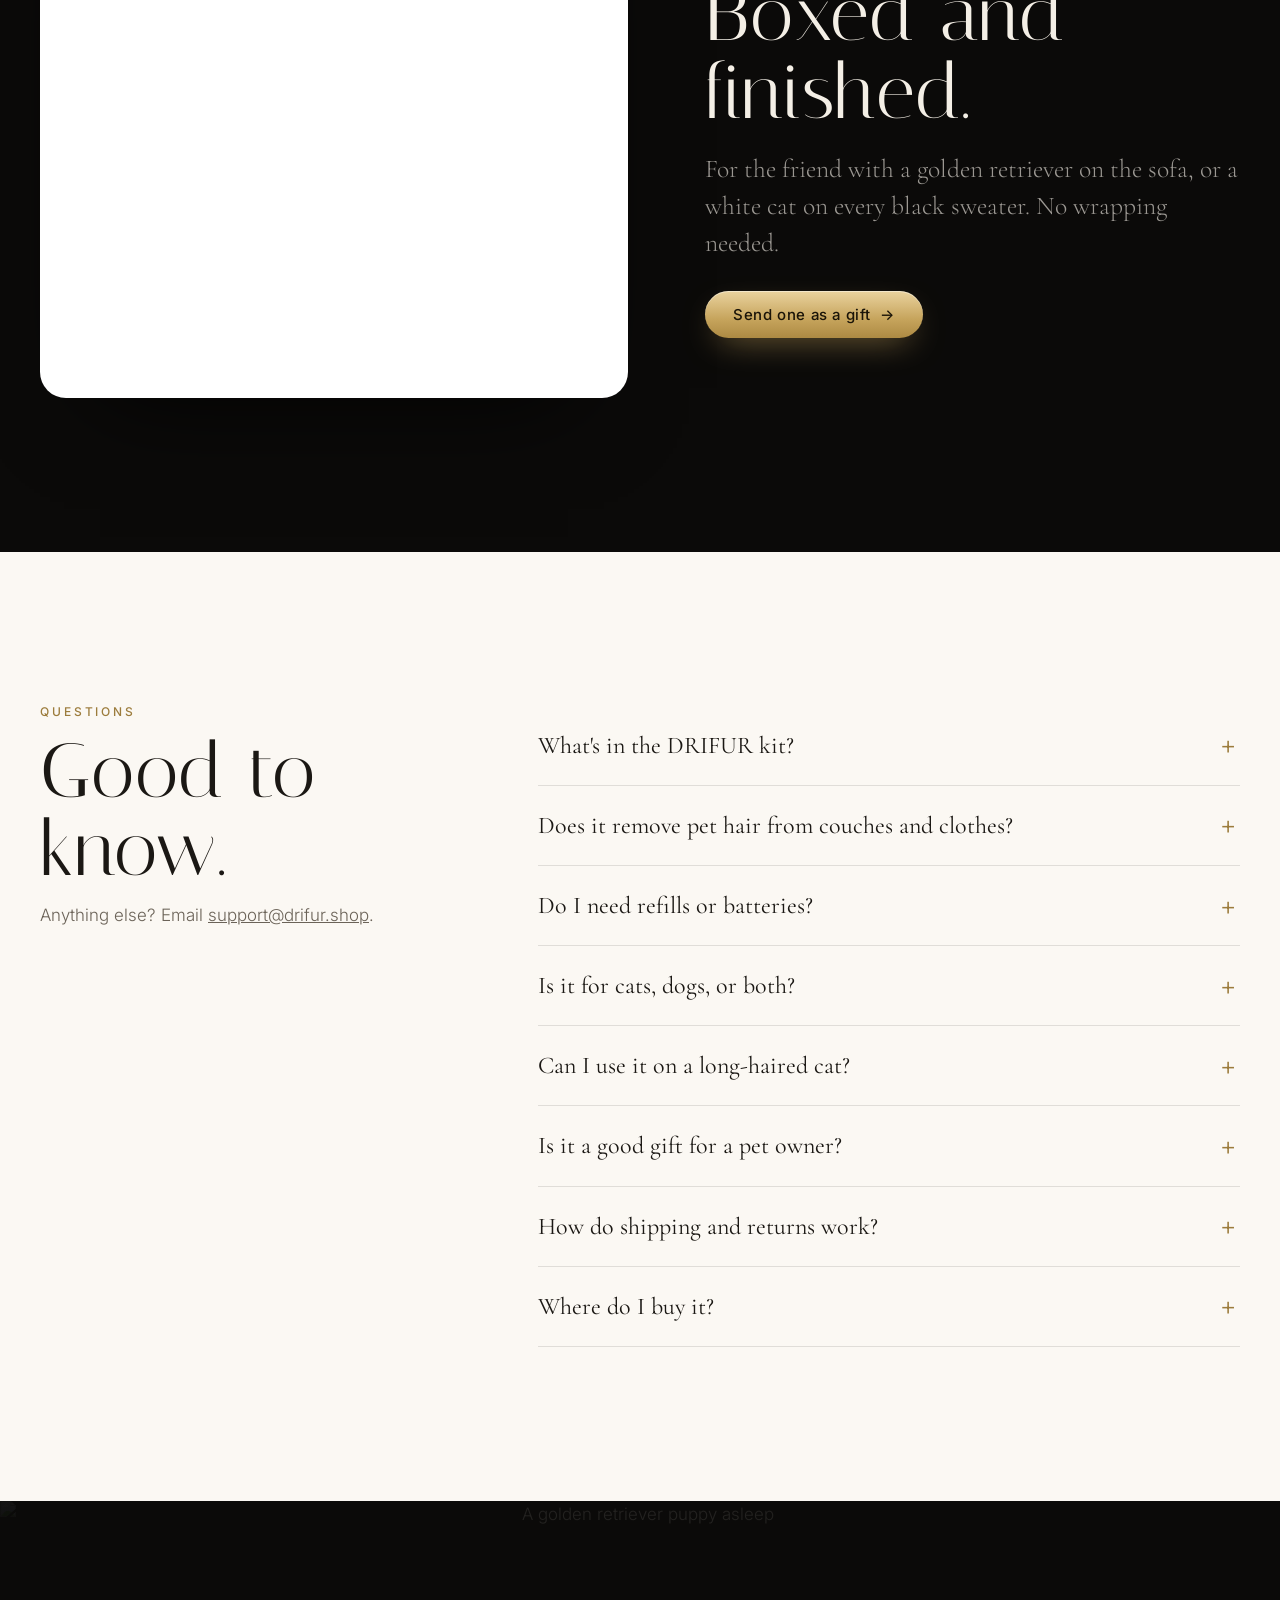
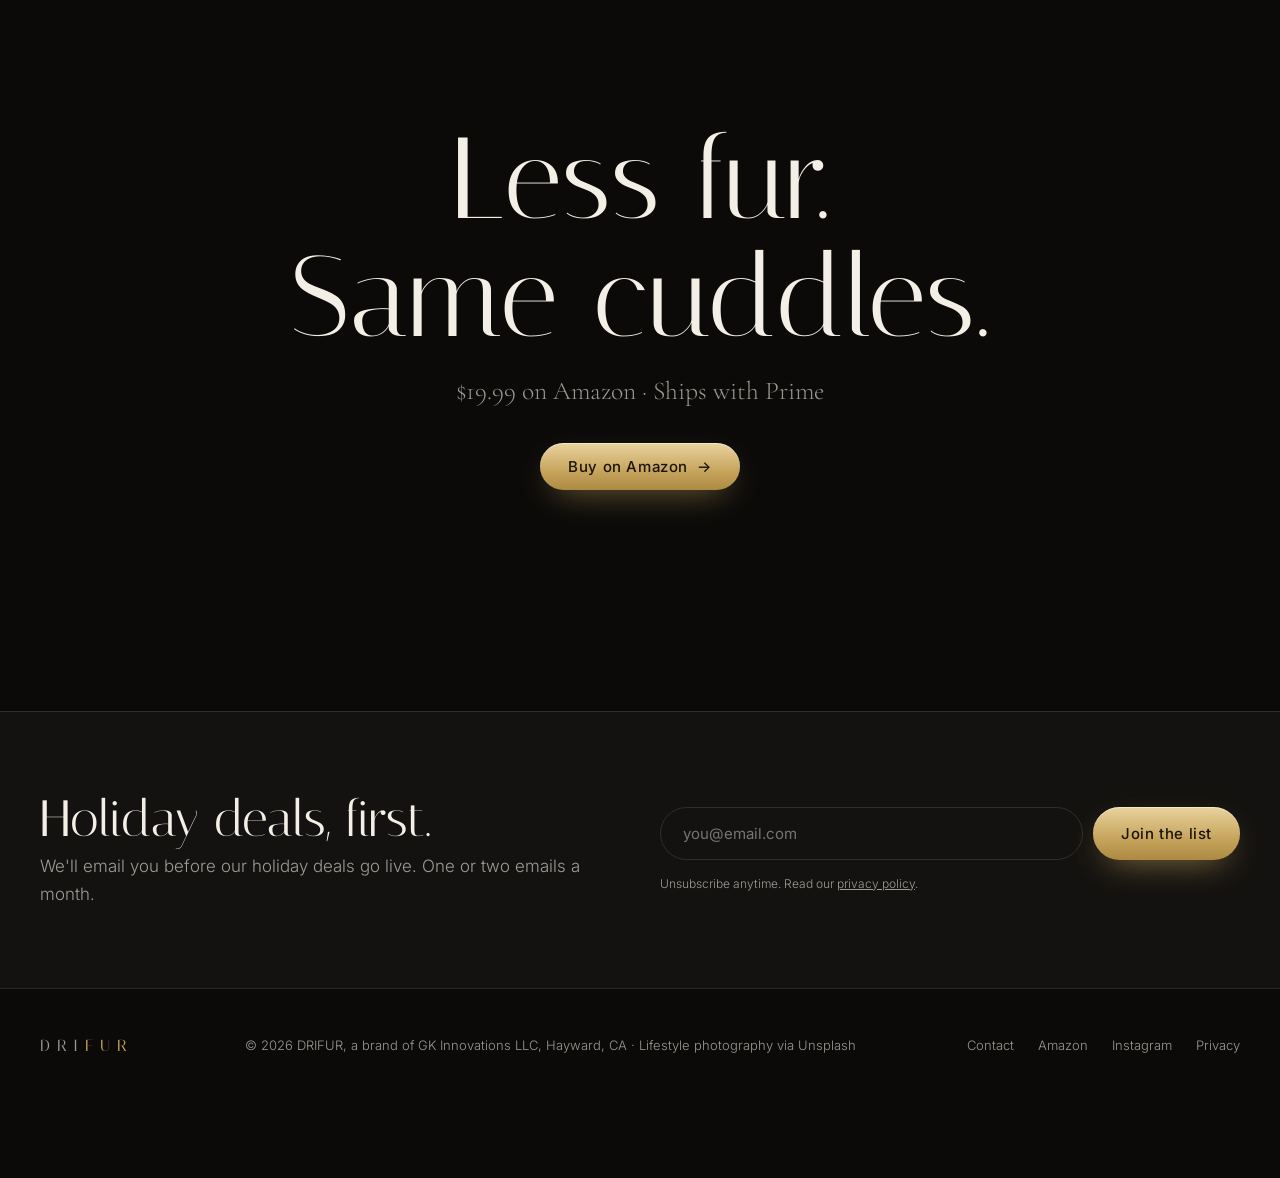
==== commit aad3340d: "Premium redesign v2 (preview)" ====
--- a/index.html
+++ b/index.html
@@ -1,964 +1,597 @@
-<!DOCTYPE html>
+<!doctype html>
 <html lang="en">
 <head>
-<meta charset="UTF-8">
-<meta name="viewport" content="width=device-width, initial-scale=1.0, viewport-fit=cover">
-<title>DRIFUR Pet Hair Remover for Cats &amp; Dogs | Deshedding Brush, Lint Roller &amp; Comb</title>
+<meta charset="utf-8">
+<meta name="viewport" content="width=device-width, initial-scale=1">
+<title>DRIFUR | 3-in-1 Pet Hair Remover Kit for Cats &amp; Dogs</title>
 <meta name="description" content="Pet hair remover kit for cats and dogs. A self-cleaning deshedding brush, a steel grooming comb and a reusable lint roller that lifts cat and dog hair off couches, beds, clothes and car seats. No refills. Rated 4.6 on Amazon.">
-<link rel="canonical" href="https://www.drifur.com/">
-<meta name="theme-color" content="#0a0908">
-<meta property="og:type" content="website">
-<meta property="og:site_name" content="DRIFUR">
-<meta property="og:url" content="https://www.drifur.com/">
 <meta property="og:title" content="DRIFUR Pet Hair Remover Kit for Cats &amp; Dogs">
-<meta property="og:description" content="A deshedding brush, a steel comb and a reusable roller for cat and dog hair. One kit for your pet and your home.">
-<meta property="og:image" content="https://m.media-amazon.com/images/I/71omQd0h5iL._SL1254_.jpg">
-<meta name="twitter:card" content="summary_large_image">
-<meta name="twitter:title" content="DRIFUR Pet Hair Remover Kit for Cats &amp; Dogs">
-<meta name="twitter:description" content="One kit for the pet and the home. Reusable, no refills.">
-<meta name="twitter:image" content="https://m.media-amazon.com/images/I/71omQd0h5iL._SL1254_.jpg">
+<meta property="og:image" content="https://m.media-amazon.com/images/I/71NKPIDcdkL._AC_SL1500_.jpg">
 <link rel="preconnect" href="https://fonts.googleapis.com">
 <link rel="preconnect" href="https://fonts.gstatic.com" crossorigin>
-<link rel="preconnect" href="https://m.media-amazon.com" crossorigin>
-<link href="https://fonts.googleapis.com/css2?family=Crimson+Pro:ital,wght@0,400;0,500;0,600;1,400&family=Italiana&display=swap" rel="stylesheet">
+<link rel="preconnect" href="https://m.media-amazon.com">
+<link rel="preconnect" href="https://images.unsplash.com">
+<link href="https://fonts.googleapis.com/css2?family=Italiana&family=Inter:wght@300;400;500;600&family=Cormorant+Garamond:ital,wght@0,400;0,500;1,400&display=swap" rel="stylesheet">
 <script type="application/ld+json">
-{
-  "@context": "https://schema.org",
-  "@graph": [
-    {"@type": "Organization", "@id": "https://www.drifur.com/#org", "name": "DRIFUR", "url": "https://www.drifur.com/", "email": "support@drifur.shop", "sameAs": ["https://www.instagram.com/drifurofficial/"]},
-    {
-      "@type": "Product",
-      "name": "DRIFUR 3-in-1 Pet Hair Remover Kit for Cats and Dogs",
-      "description": "Reusable cat and dog hair remover and grooming kit with a self-cleaning deshedding brush, a stainless steel grooming comb and a reusable lint roller, packed in a gift-ready box.",
-      "brand": {"@type": "Brand", "name": "DRIFUR"},
-      "image": ["https://m.media-amazon.com/images/I/71omQd0h5iL._SL1254_.jpg", "https://m.media-amazon.com/images/I/61-cRcUMkJL._SL1254_.jpg", "https://m.media-amazon.com/images/I/71iBgyFNa9L._SL1254_.jpg"],
-      "category": "Pet Supplies > Grooming",
-      "url": "https://www.drifur.com/",
-      "offers": {"@type": "Offer", "price": "19.99", "priceCurrency": "USD", "availability": "https://schema.org/InStock", "url": "https://a.co/d/0fYlR7fh", "seller": {"@id": "https://www.drifur.com/#org"}}
-    },
-    {"@type": "VideoObject", "name": "DRIFUR: pet hair gone fast", "description": "30-second demo of the DRIFUR 3-in-1 pet hair remover kit.", "thumbnailUrl": "https://m.media-amazon.com/images/I/61jEQCma4JL.jpg", "contentUrl": "https://m.media-amazon.com/images/S/vse-vms-transcoding-artifact-us-east-1-prod/e9e25fe2-cd1a-4721-a20b-c0908dfaabeb/default.jobtemplate.mp4.480.mp4", "uploadDate": "2026-09-22", "duration": "PT30S"},
-    {
-      "@type": "FAQPage",
-      "mainEntity": [
-        {"@type": "Question", "name": "What's in the DRIFUR kit?", "acceptedAnswer": {"@type": "Answer", "text": "Three tools: a self-cleaning deshedding brush for your pet, a stainless steel grooming comb for thicker and longer coats, and a reusable lint roller for fabrics."}},
-        {"@type": "Question", "name": "Does it remove pet hair from couches and clothes?", "acceptedAnswer": {"@type": "Answer", "text": "Yes. The reusable lint roller collects loose dog and cat hair from couches, bedding, rugs, car seats and other fabric surfaces, and traps it in a chamber you empty in one go."}},
-        {"@type": "Question", "name": "Do I need refills or batteries?", "acceptedAnswer": {"@type": "Answer", "text": "No. All three tools are reusable. There are no sticky sheets, batteries or charging."}},
-        {"@type": "Question", "name": "Is it for cats, dogs, or both?", "acceptedAnswer": {"@type": "Answer", "text": "Both. The brush and comb are made for grooming cats and dogs, and the roller lifts cat and dog hair alike. Brush gently in the direction of the coat."}},
-        {"@type": "Question", "name": "Does it remove cat hair from a couch?", "acceptedAnswer": {"@type": "Answer", "text": "Yes. Roll back and forth over the cushion and fine cat hair collects in the roller's chamber, which you empty into the bin. It also works on bedding, throws, clothes and car seats."}},
-        {"@type": "Question", "name": "Can I use it on a long-haired cat?", "acceptedAnswer": {"@type": "Answer", "text": "Yes. Use the deshedding brush for loose undercoat, then the wide teeth of the steel comb to work through longer fur and the fine teeth to finish. Go gently around tangles."}},
-        {"@type": "Question", "name": "Is DRIFUR a good gift for pet owners?", "acceptedAnswer": {"@type": "Answer", "text": "Yes. The kit comes in a black-and-gold box that is ready to give, with no wrapping needed."}},
-        {"@type": "Question", "name": "How does shipping and returning work?", "acceptedAnswer": {"@type": "Answer", "text": "DRIFUR ships through Amazon, so Prime members get Prime shipping. Returns follow Amazon's return policy for this item."}},
-        {"@type": "Question", "name": "Where can I buy DRIFUR?", "acceptedAnswer": {"@type": "Answer", "text": "DRIFUR is sold on Amazon, ships with Prime, and returns follow Amazon's return policy."}}
-      ]
-    }
-  ]
-}
+{"@context":"https://schema.org","@type":"Product","name":"DRIFUR 3-in-1 Pet Hair Remover Kit for Cats and Dogs","brand":{"@type":"Brand","name":"DRIFUR"},"sku":"DK-AVMH-SGG2","image":"https://m.media-amazon.com/images/I/71NKPIDcdkL._AC_SL1500_.jpg","description":"Reusable cat and dog hair remover and grooming kit: a self-cleaning deshedding brush, a stainless steel grooming comb and a reusable lint roller, in a gift-ready box.","aggregateRating":{"@type":"AggregateRating","ratingValue":"4.6","bestRating":"5","ratingCount":"32"},"offers":{"@type":"Offer","price":"19.99","priceCurrency":"USD","availability":"https://schema.org/InStock","url":"https://www.amazon.com/dp/B0H4L84LRG"}}
 </script>
 <style>
 :root{
-  --black:#0a0908;
-  --raise:#151311;
-  --bone:#f3eee6;
-  --dim:rgba(243,238,230,.62);
-  --faint:rgba(243,238,230,.12);
-  --gold:#c4a35a;
-  --gold-lt:#e3c991;
-  --studio:radial-gradient(ellipse 75% 65% at 50% 42%,#f7efe2 0%,#ecdfc6 55%,#dcc8a3 100%);
-  --serif:'Crimson Pro',Georgia,'Times New Roman',serif;
+  --ink:#0b0a09; --ink-2:#141210; --ink-3:#1d1a17;
+  --ivory:#f6f1e8; --ivory-2:#ece4d6; --paper:#fbf8f3;
+  --gold:#c6a45c; --gold-lt:#e6cf98; --gold-dk:#9c7c3c;
+  --txt:#f4efe6; --muted:rgba(244,239,230,.62); --line:rgba(244,239,230,.12);
+  --dtxt:#1b1814; --dmuted:#6b6358; --dline:rgba(27,24,20,.12);
   --display:'Italiana','Didot','Bodoni 72',Georgia,serif;
+  --serif:'Cormorant Garamond',Georgia,serif;
+  --sans:'Inter',system-ui,-apple-system,'Segoe UI',sans-serif;
+  --ease:cubic-bezier(.2,.7,.2,1);
+  --amz:'https://www.amazon.com/dp/B0H4L84LRG';
 }
-*{margin:0;padding:0;box-sizing:border-box}
-html{-webkit-text-size-adjust:100%}
-body{font-family:var(--serif);font-size:19px;line-height:1.6;background:var(--black);color:var(--bone);overflow-x:hidden}
-img,video,canvas{display:block;max-width:100%}
-a{color:inherit}
-:focus-visible{outline:2px solid var(--gold);outline-offset:3px}
-.wrap{max-width:1200px;margin:0 auto;padding:0 32px}
-.sr-only{position:absolute;width:1px;height:1px;padding:0;margin:-1px;overflow:hidden;clip:rect(0,0,0,0);white-space:nowrap;border:0}
-.display{font-family:var(--display);font-weight:400;line-height:.98;letter-spacing:-.005em}
-.h-xl{font-size:clamp(46px,7vw,96px)}
-.lead{font-size:clamp(19px,1.8vw,22px);color:var(--dim);max-width:32em}
-.center{text-align:center}.center .lead{margin-left:auto;margin-right:auto}
-
-.btn{display:inline-flex;align-items:center;justify-content:center;gap:10px;font-family:var(--serif);font-size:18px;font-weight:600;text-decoration:none;padding:15px 32px;border-radius:999px;border:1px solid transparent;cursor:pointer;white-space:nowrap;transition:background .2s,color .2s,border-color .2s}
-.btn-gold{background:var(--gold);color:var(--black)}
-.btn-gold:hover{background:var(--gold-lt)}
-.btn-ghost{color:var(--bone);border-color:rgba(243,238,230,.3);background:transparent}
+*{box-sizing:border-box;margin:0;padding:0}
+html{scroll-behavior:smooth;scroll-padding-top:80px}
+body{background:var(--ink);color:var(--txt);font-family:var(--sans);font-weight:300;font-size:17px;line-height:1.6;-webkit-font-smoothing:antialiased;overflow-x:hidden}
+img,video{display:block;max-width:100%}
+a{color:inherit;text-decoration:none}
+::selection{background:var(--gold);color:var(--ink)}
+.wrap{width:min(1200px,100% - 48px);margin-inline:auto}
+.eyebrow{font:500 12px/1 var(--sans);letter-spacing:.24em;text-transform:uppercase;color:var(--gold)}
+.display{font-family:var(--display);font-weight:400;letter-spacing:.01em;line-height:1.02}
+.lead{font-family:var(--serif);font-size:clamp(20px,2vw,26px);line-height:1.45;color:var(--muted)}
+.light .lead{color:var(--dmuted)}
+.center{text-align:center}
+
+/* Buttons */
+.btn{display:inline-flex;align-items:center;gap:.6em;font:500 15px/1 var(--sans);letter-spacing:.04em;padding:16px 28px;border-radius:999px;transition:transform .3s var(--ease),box-shadow .3s var(--ease),background .3s}
+.btn-gold{color:#1a1408;background:linear-gradient(180deg,#ead39f,#c6a45c 60%,#ad8a43);box-shadow:inset 0 1px 0 rgba(255,255,255,.45),0 12px 34px -14px rgba(198,164,92,.8);position:relative;overflow:hidden}
+.btn-gold::after{content:"";position:absolute;inset:0 auto 0 -60%;width:40%;background:linear-gradient(100deg,transparent,rgba(255,255,255,.55),transparent);transform:skewX(-20deg);transition:left .8s var(--ease)}
+.btn-gold:hover{transform:translateY(-2px);box-shadow:inset 0 1px 0 rgba(255,255,255,.5),0 18px 40px -14px rgba(198,164,92,.95)}
+.btn-gold:hover::after{left:130%}
+.btn-ghost{color:var(--txt);border:1px solid var(--line)}
 .btn-ghost:hover{border-color:var(--gold);color:var(--gold-lt)}
-.btn .muted{font-weight:400;opacity:.7}
-
-/* product cutouts: processed in the browser from the listing photos */
-.product{position:relative}
-.product img{width:100%;height:auto;mix-blend-mode:multiply;filter:brightness(1.035) contrast(1.02);
-  -webkit-mask-image:linear-gradient(90deg,transparent,#000 2.5%,#000 97.5%,transparent),linear-gradient(180deg,transparent,#000 4%,#000 96%,transparent);-webkit-mask-composite:source-in;
-  mask-image:linear-gradient(90deg,transparent,#000 2.5%,#000 97.5%,transparent),linear-gradient(180deg,transparent,#000 4%,#000 96%,transparent);mask-composite:intersect}
-.floor{position:absolute;left:12%;right:12%;bottom:4%;height:9%;background:radial-gradient(closest-side,rgba(0,0,0,.75),transparent);filter:blur(6px);z-index:-1}
-.glow{position:absolute;inset:-10% -5% 0;background:radial-gradient(ellipse 50% 45% at 50% 55%,rgba(196,163,90,.20),rgba(196,163,90,.06) 55%,transparent 75%);z-index:-2;pointer-events:none}
-
-/* nav */
-.nav{position:fixed;inset:0 0 auto 0;z-index:50;border-bottom:1px solid transparent;transition:background .3s,border-color .3s}
-.nav.solid{background:rgba(10,9,8,.8);backdrop-filter:saturate(1.4) blur(14px);-webkit-backdrop-filter:saturate(1.4) blur(14px);border-bottom-color:var(--faint)}
-.nav .wrap{display:flex;align-items:center;justify-content:space-between;height:64px;gap:20px}
-.logo{font-family:var(--display);font-size:24px;letter-spacing:.34em;text-decoration:none}
+.light .btn-ghost{color:var(--dtxt);border-color:var(--dline)}
+.arrow{transition:transform .3s var(--ease)}
+.btn:hover .arrow{transform:translateX(4px)}
+:focus-visible{outline:2px solid var(--gold-lt);outline-offset:3px}
+
+/* Nav */
+.nav{position:fixed;inset:0 0 auto;z-index:50;transition:background .4s,backdrop-filter .4s,border-color .4s;border-bottom:1px solid transparent}
+.nav.solid{background:rgba(11,10,9,.72);backdrop-filter:saturate(160%) blur(18px);-webkit-backdrop-filter:saturate(160%) blur(18px);border-color:var(--line)}
+.nav .wrap{display:flex;align-items:center;justify-content:space-between;height:64px}
+.logo{font-family:var(--display);font-size:22px;letter-spacing:.42em}
 .logo b{font-weight:400;color:var(--gold)}
-.nav ul{display:flex;gap:30px;list-style:none}
-.nav ul a{text-decoration:none;color:var(--dim);font-size:16px}
-.nav ul a:hover{color:var(--bone)}
-.nav .btn{padding:8px 18px;font-size:15px}
-
-/* announcement bar */
-.announce{background:var(--gold);color:var(--black);font-size:14px;font-weight:600;text-align:center;height:34px;display:flex;align-items:center;justify-content:center;gap:22px;padding:0 16px;white-space:nowrap;overflow:hidden}
-.announce span+span::before{content:'';display:inline-block;width:4px;height:4px;border-radius:50%;background:rgba(10,9,8,.5);margin-right:22px;vertical-align:middle}
-.nav{background:rgba(10,9,8,.86);backdrop-filter:saturate(1.4) blur(14px);-webkit-backdrop-filter:saturate(1.4) blur(14px)}
-
-/* product page: gallery + buy box */
-.pdp{padding:130px 0 90px}
-.pdp-grid{display:grid;grid-template-columns:minmax(0,1.15fr) minmax(0,.85fr);gap:56px;align-items:start}
-.gallery{position:sticky;top:116px}
-.track{display:flex;overflow-x:auto;scroll-snap-type:x mandatory;scrollbar-width:none;border-radius:24px;background:#0d0c0a}
-.track::-webkit-scrollbar{display:none}
-.slide{flex:0 0 100%;aspect-ratio:1/1;scroll-snap-align:center;display:flex;align-items:center;justify-content:center;position:relative;overflow:hidden}
-.slide .product{width:94%;isolation:isolate}
-.studio{background:var(--studio);isolation:isolate}
-.life{background-repeat:no-repeat;background-color:#e9e2d6}
-.l1{background-image:url('https://m.media-amazon.com/images/S/aplus-media-library-service-media/cf5aa61b-3bc8-410b-9155-dd810baa4a35.__CR0,0,1959,803_PT0_SX1464_V1___.png');background-size:300% auto;background-position:0% 60%}
-.l2{background-image:url('https://m.media-amazon.com/images/S/aplus-media-library-service-media/e62368c6-d297-4f3d-9e5f-66f946835d78.__CR0,109,1464,600_PT0_SX1464_V1___.jpg');background-size:340% auto;background-position:0% 30%}
-.l3{background-image:url('https://m.media-amazon.com/images/S/aplus-media-library-service-media/aed312f1-29ff-4e44-a56e-cd663c78e6a2.__CR0,0,1959,803_PT0_SX1464_V1___.png');background-size:460% auto;background-position:0% 53%}
-.thumb.t-kit{background-image:url('https://m.media-amazon.com/images/I/71omQd0h5iL._SL200_.jpg'),var(--studio);background-size:112%,cover;background-blend-mode:multiply}
-.thumb.t-gift{background-image:url('https://m.media-amazon.com/images/I/61-cRcUMkJL._SL200_.jpg'),var(--studio);background-size:112%,cover;background-blend-mode:multiply}
-.slide>img.photo{width:100%;height:auto}
-.slide video{width:100%;height:100%;object-fit:cover}
-.slide .play{position:absolute;inset:0;border:0;background:rgba(10,9,8,.25);color:var(--bone);font-family:var(--serif);font-size:19px;display:flex;align-items:center;justify-content:center;gap:12px;cursor:pointer}
-.slide .play .disc{width:72px;height:72px;border-radius:50%;background:var(--gold);display:flex;align-items:center;justify-content:center}
-.slide .play[hidden]{display:none}
-.thumbs{display:flex;gap:10px;margin-top:14px;overflow-x:auto;scrollbar-width:none;padding:2px}
-.thumbs::-webkit-scrollbar{display:none}
-.thumb{flex:0 0 72px;height:72px;border-radius:12px;border:1px solid var(--faint);background-color:#141210;background-position:center;background-size:cover;background-repeat:no-repeat;cursor:pointer;padding:0;position:relative;transition:border-color .2s}
-.thumb[aria-current=true]{border-color:var(--gold);box-shadow:0 0 0 1px var(--gold)}
-.thumb.kit{background-size:120%}
-.thumb .tri{position:absolute;inset:0;display:flex;align-items:center;justify-content:center}
-.thumb .tri::after{content:'';border-left:14px solid var(--bone);border-top:9px solid transparent;border-bottom:9px solid transparent;margin-left:3px;filter:drop-shadow(0 1px 2px rgba(0,0,0,.6))}
-.dots{display:none;justify-content:center;gap:7px;margin-top:12px}
-.dots i{width:7px;height:7px;border-radius:50%;background:rgba(243,238,230,.25);transition:background .2s,width .2s}
-.dots i.on{background:var(--gold);width:20px;border-radius:4px}
-
-.buy h1 .for{display:block;font-family:var(--serif);font-size:.42em;color:var(--gold-lt);margin-top:10px;letter-spacing:.01em}
-.buy h1{font-family:var(--display);font-weight:400;font-size:clamp(40px,4vw,58px);line-height:1.02;margin-bottom:14px}
-.rating-row{display:inline-flex;align-items:center;gap:10px;color:var(--dim);font-size:17px;text-decoration:none;margin-bottom:18px}
-.rating-row:hover{color:var(--bone)}
-.rating-row b{color:var(--bone);font-weight:600}
-.price{display:flex;align-items:baseline;gap:14px;margin-bottom:14px}
-.price strong{font-family:var(--display);font-weight:400;font-size:48px;line-height:1;color:var(--bone)}
-.price span{color:var(--gold-lt);font-size:17px}
-.buy .pitch{color:var(--dim);font-size:19px;margin-bottom:24px;max-width:30em}
-.inbox{list-style:none;display:grid;grid-template-columns:repeat(3,1fr);gap:10px;margin-bottom:24px}
-.inbox li{border:1px solid var(--faint);border-radius:16px;padding:10px 10px 12px;text-align:center;font-size:15px;line-height:1.3;color:var(--bone);background:rgba(243,238,230,.02)}
-.mini{display:block;aspect-ratio:1/1;border-radius:10px;margin-bottom:8px;background-image:url('https://m.media-amazon.com/images/I/71omQd0h5iL._SL1254_.jpg'),var(--studio);background-repeat:no-repeat;background-blend-mode:multiply}
-.m1{background-size:250%,cover;background-position:96% 12%,center}
-.m2{background-size:230%,cover;background-position:96% 90%,center}
-.m3{background-size:150%,cover;background-position:14% 60%,center}
-.btn-buy{width:100%;font-size:20px;padding:18px 28px}
-.trust{list-style:none;display:grid;grid-template-columns:repeat(3,1fr);gap:8px;margin:18px 0 20px}
-.trust li{display:flex;flex-direction:column;align-items:center;gap:6px;text-align:center;font-size:14px;color:var(--dim);line-height:1.3}
-.trust svg{width:22px;height:22px;stroke:var(--gold);fill:none;stroke-width:1.6}
-.buy .note{border-top:1px solid var(--faint);padding-top:16px;font-size:16px;color:var(--dim)}
-.buy .note b{color:var(--bone);font-weight:600}
-
-/* try it: swipe the fur off a cushion */
-.tryit{padding:110px 0;border-top:1px solid var(--faint)}
-.tryit .center{margin-bottom:34px}
-.tryit h2{margin-bottom:12px}
-.pad{position:relative;border-radius:24px;overflow:hidden;aspect-ratio:16/8;background:#26252a;touch-action:none;cursor:none;user-select:none;-webkit-user-select:none}
-.pad canvas{width:100%;height:100%}
-.pad-meter{position:absolute;left:18px;top:16px;padding:8px 14px;border-radius:999px;background:rgba(10,9,8,.7);font-size:16px;backdrop-filter:blur(6px);-webkit-backdrop-filter:blur(6px);pointer-events:none}
-.pad-meter b{color:var(--gold-lt)}
-.pad-hint{position:absolute;left:50%;top:50%;transform:translate(-50%,-50%);padding:12px 22px;border-radius:999px;background:rgba(10,9,8,.72);font-size:18px;pointer-events:none;transition:opacity .4s}
-.pad-done{position:absolute;inset:0;display:flex;flex-direction:column;align-items:center;justify-content:center;gap:16px;text-align:center;background:rgba(10,9,8,.62);opacity:0;pointer-events:none;transition:opacity .5s;cursor:auto}
-.pad-done.on{opacity:1;pointer-events:auto}
-.pad-done h3{font-family:var(--display);font-weight:400;font-size:clamp(38px,5vw,64px);line-height:1}
-.pad-done .row{display:flex;gap:10px;flex-wrap:wrap;justify-content:center}
-.pad-note{margin-top:12px;font-size:15px;color:rgba(243,238,230,.45);text-align:center}
-
-/* for cats, for dogs */
-.both{padding:110px 0;border-top:1px solid var(--faint)}
-.both-grid{display:grid;grid-template-columns:1.05fr .95fr;gap:56px;align-items:center}
-.both-photo{aspect-ratio:4/3;border-radius:24px;background:#fff url('https://m.media-amazon.com/images/S/aplus-media-library-service-media/f8ffd240-8db4-46fe-9a60-bb17affdd327.__CR0,0,1959,803_PT0_SX1464_V1___.png') no-repeat;background-size:220% auto;background-position:0% 70%}
-.both h2{font-size:clamp(42px,5vw,72px);margin-bottom:14px}
-.both .lead{margin-bottom:28px}
-.pets{display:grid;grid-template-columns:1fr 1fr;gap:24px}
-.pets h3{font-family:var(--display);font-weight:400;font-size:32px;line-height:1.1;margin-bottom:8px;color:var(--gold-lt)}
-.pets ul{list-style:none}
-.pets li{color:var(--dim);font-size:17px;padding:6px 0 6px 20px;position:relative;line-height:1.45}
-.pets li::before{content:'';position:absolute;left:0;top:16px;width:10px;height:2px;background:var(--gold)}
-
-/* reviews snapshot */
-.reviews{padding:110px 0;border-top:1px solid var(--faint)}
-.rev-grid{display:grid;grid-template-columns:.9fr 1.1fr;gap:64px;align-items:center}
-.rev-score{font-family:var(--display);font-size:clamp(96px,12vw,160px);line-height:.9;color:var(--bone)}
-.rev-score small{font-size:.32em;color:var(--dim)}
-.rev-stars{color:var(--gold);font-size:26px;letter-spacing:4px;margin:10px 0 8px}
-.rev-meta{color:var(--dim);font-size:18px;margin-bottom:24px}
-.bars{list-style:none;display:grid;gap:12px}
-.bars li{display:grid;grid-template-columns:56px 1fr 48px;align-items:center;gap:14px;font-size:17px;color:var(--dim)}
-.bars .bar{height:10px;border-radius:5px;background:rgba(243,238,230,.08);overflow:hidden}
-.bars .bar i{display:block;height:100%;width:0;background:var(--gold);border-radius:5px;transition:width 1.1s cubic-bezier(.16,1,.3,1)}
-.reviews.on .bars .bar i{width:var(--w)}
-.bars li span:last-child{text-align:right;color:var(--bone)}
-.rev-note{margin-top:18px;font-size:15px;color:rgba(243,238,230,.45)}
-
-/* tour: a pinned stage; the camera moves across one product shot as you scroll */
-.tour{position:relative;height:520vh}
-.stage{position:sticky;top:0;height:100vh;height:100svh;overflow:hidden;isolation:isolate;background:var(--studio);color:var(--black)}
-.stage .glow{display:none;position:absolute;left:50%;top:60%;width:110vmin;height:80vmin;transform:translate(-50%,-50%);background:radial-gradient(ellipse at center,rgba(196,163,90,.18),rgba(196,163,90,.05) 45%,transparent 70%);z-index:-1;pointer-events:none;transition:opacity .6s}
-.cam{position:absolute;left:0;top:0;transform-origin:0 0;will-change:transform}
-.cam .product{width:100%;height:100%}
-.cam .product img{width:100%;height:100%}
-.copy{position:absolute;left:0;right:0;top:0;padding:128px 32px 0;text-align:center;z-index:2;pointer-events:none}
-.copy>*{pointer-events:auto}
-.copy .name{font-size:18px;color:var(--gold-lt);margin-bottom:8px}
-.copy h2.tour-h{font-size:clamp(60px,9vw,130px);margin-bottom:14px}
-.copy .lead{margin:0 auto 24px}
-.ctas{display:flex;gap:12px;justify-content:center;flex-wrap:wrap}
-.cap{position:absolute;top:50%;width:min(32vw,420px);transform:translateY(-50%);z-index:2;opacity:0;transition:opacity .35s ease;pointer-events:none}
-.cap.left{left:max(32px,calc((100vw - 1200px)/2 + 32px))}
-.cap.right{right:max(32px,calc((100vw - 1200px)/2 + 32px));text-align:right}
-.cap .num{font-family:var(--display);font-size:20px;color:var(--gold);margin-bottom:12px}
-.cap h2{font-size:clamp(46px,5.6vw,84px);margin-bottom:16px}
-.cap p{color:var(--dim);font-size:20px}
-.cap.on{opacity:1}
-.stage .lead,.stage .cap p{color:rgba(10,9,8,.66)}
-.stage .copy .name{color:#8a6a28}
-.stage .cap .num{color:#8a6a28}
-.stage .scrollhint{color:rgba(10,9,8,.55)}
-.cap::before{content:'';position:absolute;top:-70vh;bottom:-70vh;z-index:-1;pointer-events:none}
-.cap.left::before{left:-100vw;right:-22vw;background:linear-gradient(90deg,rgba(236,223,198,.96) calc(100% - 26vw),rgba(236,223,198,0))}
-.cap.right::before{right:-100vw;left:-22vw;background:linear-gradient(270deg,rgba(236,223,198,.96) calc(100% - 26vw),rgba(236,223,198,0))}
-.copy.end h2{font-size:clamp(52px,8vw,118px);margin-bottom:16px}
-.copy.end{opacity:0;transition:opacity .4s;pointer-events:none}
-.copy.end.on{opacity:1}
-.copy.end.on>*{pointer-events:auto}
-.copy.start{transition:opacity .35s}
-.copy.start.off{opacity:0}
-.copy.start.off>*{pointer-events:none}
-.scrollhint{position:absolute;left:50%;bottom:22px;transform:translateX(-50%);font-size:15px;color:var(--dim);display:flex;flex-direction:column;align-items:center;gap:8px;transition:opacity .3s}
-.scrollhint i{display:block;width:1px;height:34px;background:linear-gradient(var(--gold),transparent);animation:hint 1.8s ease-in-out infinite}
-@keyframes hint{0%{transform:scaleY(0);transform-origin:top}50%{transform:scaleY(1);transform-origin:top}51%{transform-origin:bottom}100%{transform:scaleY(0);transform-origin:bottom}}
-.proof{display:flex;justify-content:center;gap:12px 40px;flex-wrap:wrap;padding:34px 32px;color:var(--dim);font-size:17px;border-top:1px solid var(--faint);border-bottom:1px solid var(--faint)}
-.proof a{text-decoration:none}.proof a:hover{color:var(--bone)}
-.stars{color:var(--gold);letter-spacing:2px;margin-right:8px}
-/* the tour without motion: a plain stack */
-.static .tour{height:auto}
-.static .stage{position:relative;height:auto;overflow:visible;padding-bottom:40px;background:var(--studio)}
-.static .cam{position:relative;transform:none!important;width:min(640px,90%)!important;height:auto!important;margin:0 auto}
-.static .cam .product img{height:auto}
-.static .copy{position:relative;padding-bottom:20px}
-.static .cap{position:relative;top:auto;left:auto;right:auto;transform:none;opacity:1;width:auto;max-width:640px;margin:0 auto 40px;text-align:center;padding:0 24px}
-.static .copy.end,.static .scrollhint{display:none}
-.static .cap::before{display:none}
-.static .stage{overflow:hidden}
-
-/* film */
-.film{padding:60px 0 130px}
-.film .center{margin-bottom:44px}
-.film h2{margin-bottom:12px}
-.film-frame{position:relative;width:100%;aspect-ratio:16/9;max-height:86vh;overflow:hidden;background:#000;border-radius:28px;transform-origin:50% 0;will-change:transform}
-.film-frame video{width:100%;height:100%;object-fit:cover}
-.sound{position:absolute;right:18px;bottom:18px;display:flex;align-items:center;gap:8px;padding:10px 16px;border-radius:999px;border:0;background:rgba(10,9,8,.72);color:var(--bone);font-family:var(--serif);font-size:16px;cursor:pointer;backdrop-filter:blur(6px);-webkit-backdrop-filter:blur(6px)}
-.film-start{position:absolute;inset:0;display:none;align-items:center;justify-content:center;gap:14px;border:0;background:rgba(10,9,8,.35);cursor:pointer;color:var(--bone);font-family:var(--serif);font-size:20px}
-.film-start .disc{width:84px;height:84px;border-radius:50%;background:var(--gold);display:flex;align-items:center;justify-content:center}
-.film.manual .film-start{display:flex}
-.film.manual .sound{display:none}
-
-/* routine */
-.routine{padding:120px 0;border-top:1px solid var(--faint)}
-.routine .center{margin-bottom:56px}
-.routine h2{margin-bottom:14px}
-.steps{display:grid;grid-template-columns:repeat(3,1fr);gap:22px;list-style:none}
-.step .shot{aspect-ratio:488/360;border-radius:20px;background-image:url('https://m.media-amazon.com/images/S/aplus-media-library-service-media/e62368c6-d297-4f3d-9e5f-66f946835d78.__CR0,109,1464,600_PT0_SX1464_V1___.jpg');background-repeat:no-repeat;background-size:300% auto;background-color:#e9e2d6;margin-bottom:22px}
-.s1{background-position:0% 42%}.s2{background-position:50% 42%}.s3{background-position:100% 42%}
-.step .num{font-family:var(--display);font-size:20px;color:var(--gold);margin-bottom:6px}
-.step h3{font-family:var(--display);font-weight:400;font-size:clamp(32px,3vw,42px);line-height:1.05;margin-bottom:10px}
-.step p{color:var(--dim);font-size:18px}
-
-/* surfaces */
-.surfaces-sec{padding:110px 0;border-top:1px solid var(--faint)}
-.surfaces-sec .center{margin-bottom:48px}
-.surfaces-sec h2{margin-bottom:12px}
-.surfaces{display:grid;grid-template-columns:repeat(4,1fr);gap:14px}
-.surface{margin:0}
-.surface .crop{aspect-ratio:366/300;border-radius:18px;background-image:url('https://m.media-amazon.com/images/S/aplus-media-library-service-media/aed312f1-29ff-4e44-a56e-cd663c78e6a2.__CR0,0,1959,803_PT0_SX1464_V1___.png');background-repeat:no-repeat;background-size:400% auto;background-color:#e9e2d6}
-.c1{background-position:0% 64%}.c2{background-position:33.333% 64%}.c3{background-position:66.667% 64%}.c4{background-position:100% 64%}
-.surface figcaption{margin-top:12px;font-size:18px;color:var(--dim)}
-.surface figcaption strong{color:var(--bone);font-weight:600}
-
-/* compare */
-.compare-sec{padding:110px 0;border-top:1px solid var(--faint)}
-.compare-sec .center{margin-bottom:48px}
-.compare-sec h2{margin-bottom:12px}
-.compare{width:100%;max-width:900px;margin:0 auto;border-collapse:collapse;font-size:19px}
-.compare th,.compare td{padding:20px 16px;text-align:center;border-bottom:1px solid var(--faint)}
-.compare th[scope=row]{text-align:left;font-weight:400}
-.compare thead th{font-weight:400;font-size:17px;color:var(--dim);vertical-align:bottom}
-.compare thead th.us{font-family:var(--display);font-size:28px;color:var(--gold-lt)}
-.compare .no{color:rgba(243,238,230,.3)}
-.mark{display:inline-block;width:22px;height:22px;border-radius:50%;background:var(--gold);position:relative;vertical-align:middle}
-.mark::after{content:'';position:absolute;left:7px;top:4px;width:6px;height:11px;border-right:2px solid var(--black);border-bottom:2px solid var(--black);transform:rotate(45deg)}
-.mark.plain{background:transparent;border:1px solid rgba(243,238,230,.45)}
-.mark.plain::after{border-color:var(--bone);left:6px;top:3px}
-
-/* gift */
-.gift{padding:110px 0;border-top:1px solid var(--faint)}
-.gift .wrap{display:grid;grid-template-columns:1.05fr .95fr;gap:56px;align-items:center}
-.gift .product{isolation:isolate;background:var(--studio);border-radius:24px;overflow:hidden}
-.gift h2{font-size:clamp(44px,5.6vw,80px);margin-bottom:16px}
-.gift .lead{margin-bottom:30px}
-
-/* faq */
-.faq{padding:110px 0;border-top:1px solid var(--faint)}
-.faq-grid{display:grid;grid-template-columns:.8fr 1.2fr;gap:64px;align-items:start}
-.faq h2{font-size:clamp(42px,5vw,72px);margin-bottom:14px}
-.faq-grid>div:first-child p{color:var(--dim)}
-.faq a{color:var(--gold-lt)}
-.faq details{border-top:1px solid var(--faint)}
-.faq details:last-child{border-bottom:1px solid var(--faint)}
-.faq summary{list-style:none;cursor:pointer;padding:24px 0;font-size:22px;font-weight:500;display:flex;justify-content:space-between;gap:20px;align-items:center}
-.faq summary::-webkit-details-marker{display:none}
-.faq summary::after{content:'';flex-shrink:0;width:12px;height:12px;border-right:2px solid var(--gold);border-bottom:2px solid var(--gold);transform:rotate(45deg) translate(-3px,-3px);transition:transform .25s}
-.faq details[open] summary::after{transform:rotate(225deg) translate(-3px,-3px)}
-.faq details p{padding:0 0 26px;color:var(--dim);font-size:19px;max-width:36em}
-
-/* closer */
-.closer{position:relative;text-align:center;padding:140px 0 120px;border-top:1px solid var(--faint);overflow:hidden;isolation:isolate}
-.closer h2{font-size:clamp(60px,11vw,160px);margin-bottom:18px}
-.closer .lead{margin:0 auto 34px}
-.closer::before{content:'';position:absolute;left:50%;bottom:-30%;width:120%;height:90%;transform:translateX(-50%);background:radial-gradient(ellipse at 50% 100%,rgba(196,163,90,.22),transparent 60%);z-index:-1}
-
-/* signup */
-.signup{background:var(--raise);padding:90px 0}
-.signup-grid{display:grid;grid-template-columns:1fr 1fr;gap:48px;align-items:center}
-.signup h2{font-size:clamp(34px,4vw,52px);margin-bottom:10px}
-.signup p{color:var(--dim)}
-.signup-form{display:flex;gap:10px;flex-wrap:wrap}
-.signup-form input[type=email]{flex:1 1 240px;min-width:0;background:transparent;border:1px solid rgba(243,238,230,.3);border-radius:999px;color:var(--bone);padding:15px 22px;font-family:var(--serif);font-size:18px}
-.signup-form input[type=email]::placeholder{color:rgba(243,238,230,.4)}
-.signup-form input[type=email]:focus{outline:2px solid var(--gold);outline-offset:2px;border-color:var(--gold)}
-.signup-fine{margin-top:14px;font-size:15px;color:rgba(243,238,230,.45)}
-.hp{display:none}
-
-footer{padding:40px 0 120px;border-top:1px solid var(--faint)}
-footer .wrap{display:flex;justify-content:space-between;align-items:center;gap:24px;flex-wrap:wrap}
-footer .logo{font-size:20px}
-.foot-copy{font-size:15px;color:rgba(243,238,230,.45)}
-.foot-links{display:flex;gap:24px;flex-wrap:wrap;list-style:none}
-.foot-links a{font-size:16px;color:var(--dim);text-decoration:none}
-.foot-links a:hover{color:var(--gold-lt)}
-
-.buybar{position:fixed;left:12px;right:12px;bottom:calc(12px + env(safe-area-inset-bottom));z-index:60;display:none;align-items:center;justify-content:space-between;gap:12px;padding:8px 8px 8px 20px;background:rgba(21,19,17,.94);border:1px solid rgba(196,163,90,.3);border-radius:999px;transform:translateY(160%);transition:transform .4s cubic-bezier(.16,1,.3,1);backdrop-filter:blur(10px);-webkit-backdrop-filter:blur(10px)}
-.buybar.show{transform:none}
-@media (min-width:901px){.buybar{display:flex;left:50%;right:auto;width:520px;transform:translate(-50%,160%)}.buybar.show{transform:translate(-50%,0)}}
-.buybar span{font-size:15px;line-height:1.25}
-.buybar span b{display:block;font-weight:600;font-size:16px}
-.buybar .btn{padding:11px 20px;font-size:16px}
-
+.nav ul{display:flex;gap:34px;list-style:none;font-size:13px;letter-spacing:.04em;color:var(--muted)}
+.nav ul a{transition:color .25s}
+.nav ul a:hover{color:var(--txt)}
+.nav .btn{padding:10px 18px;font-size:13px}
+
+/* Hero */
+.hero{position:relative;min-height:100svh;display:grid;place-items:center;overflow:hidden;padding:110px 0 60px;background:radial-gradient(ellipse 60% 50% at 50% 62%,rgba(198,164,92,.20),transparent 70%),var(--ink)}
+.hero-inner{position:relative;z-index:2;text-align:center;width:min(1200px,100% - 48px)}
+.hero .eyebrow{opacity:0;animation:up 1s var(--ease) .1s forwards}
+.hero h1{font-size:clamp(54px,9.5vw,150px);margin:18px 0 10px;background:linear-gradient(180deg,#fffaf0,#e6d6b6);-webkit-background-clip:text;background-clip:text;color:transparent;opacity:0;animation:up 1.2s var(--ease) .2s forwards}
+.hero .sub{font-family:var(--serif);font-size:clamp(20px,2.3vw,28px);color:var(--muted);opacity:0;animation:up 1.2s var(--ease) .35s forwards}
+.stage{position:relative;margin:34px auto 0;width:min(820px,100%);aspect-ratio:16/10;border-radius:28px;overflow:hidden;background:radial-gradient(ellipse 70% 70% at 50% 45%,#fff 0%,#f3ece0 55%,#e2d5bd 100%);box-shadow:0 60px 120px -50px rgba(0,0,0,.95),0 0 0 1px rgba(198,164,92,.35);opacity:0;animation:rise 1.6s var(--ease) .45s forwards;will-change:transform}
+.stage img{width:100%;height:100%;object-fit:contain;padding:4% 8%;mix-blend-mode:multiply}
+.stage::after{content:"";position:absolute;inset:0;background:linear-gradient(180deg,transparent 70%,rgba(0,0,0,.06));pointer-events:none}
+.hero-buy{display:flex;flex-wrap:wrap;gap:16px 26px;align-items:center;justify-content:center;margin-top:34px;opacity:0;animation:up 1s var(--ease) .9s forwards}
+.price{font-family:var(--display);font-size:40px;color:var(--gold-lt);line-height:1}
+.rating{display:flex;align-items:center;gap:10px;font-size:14px;color:var(--muted)}
+.stars{color:var(--gold-lt);letter-spacing:2px}
+@keyframes up{from{opacity:0;transform:translateY(24px)}to{opacity:1;transform:none}}
+@keyframes rise{from{opacity:0;transform:translateY(60px) scale(.96)}to{opacity:1;transform:none}}
+
+/* Scroll-highlight manifesto */
+.manifesto{padding:clamp(120px,18vw,220px) 0}
+.manifesto p{font-family:var(--display);font-size:clamp(34px,5.2vw,72px);line-height:1.12;max-width:16ch;margin-inline:auto;text-align:center}
+.manifesto .w{color:rgba(244,239,230,.16);transition:color .5s ease}
+.manifesto .w.on{color:var(--txt)}
+.manifesto .w.g.on{color:var(--gold-lt)}
+
+/* Full-bleed cinematic */
+.cine{position:relative;height:110vh;overflow:hidden}
+.cine img{position:absolute;inset:-10% 0;width:100%;height:120%;object-fit:cover;will-change:transform}
+.cine::after{content:"";position:absolute;inset:0;background:linear-gradient(180deg,rgba(11,10,9,.85) 0%,rgba(11,10,9,.1) 30%,rgba(11,10,9,.1) 60%,rgba(11,10,9,.92) 100%)}
+.cine .cap{position:absolute;z-index:2;left:0;right:0;bottom:12vh;text-align:center}
+.cine h2{font-size:clamp(44px,7vw,110px)}
+.cine .lead{margin-top:10px}
+
+/* Light sections */
+.light{background:var(--paper);color:var(--dtxt)}
+.light .eyebrow{color:var(--gold-dk)}
+
+/* Tools explorer (Bellroy-style) */
+.tools{padding:clamp(100px,12vw,160px) 0}
+.tools-head{display:grid;grid-template-columns:1.1fr 1fr;gap:40px;align-items:end;margin-bottom:56px}
+.tools-head h2{font-size:clamp(46px,6vw,88px)}
+.explorer{display:grid;grid-template-columns:1.25fr 1fr;gap:clamp(24px,4vw,64px);align-items:center}
+.figure{position:relative;border-radius:24px;overflow:hidden;background:radial-gradient(ellipse at 50% 40%,#fff,#efe8dc);aspect-ratio:1/1;box-shadow:0 40px 80px -50px rgba(27,24,20,.45),0 0 0 1px var(--dline)}
+.figure img{width:100%;height:100%;object-fit:contain;mix-blend-mode:multiply;transition:transform 1s var(--ease)}
+.figure.zoom-brush img{transform:scale(1.55) translate(-16%,14%)}
+.figure.zoom-comb img{transform:scale(1.55) translate(4%,-24%)}
+.figure.zoom-roller img{transform:scale(1.45) translate(18%,10%)}
+.hot{position:absolute;width:44px;height:44px;margin:-22px 0 0 -22px;border-radius:50%;border:0;cursor:pointer;background:rgba(198,164,92,.18);display:grid;place-items:center;transition:opacity .4s}
+.hot::before{content:"";width:14px;height:14px;border-radius:50%;background:var(--gold);box-shadow:0 0 0 4px rgba(255,255,255,.9)}
+.hot::after{content:"";position:absolute;inset:0;border-radius:50%;border:1px solid var(--gold);animation:ping 2.2s var(--ease) infinite}
+.figure[class*=zoom-] .hot{opacity:0;pointer-events:none}
+@keyframes ping{0%{transform:scale(.6);opacity:1}100%{transform:scale(1.6);opacity:0}}
+.tabs{display:flex;gap:8px;margin-bottom:28px;flex-wrap:wrap}
+.tab{font:500 13px/1 var(--sans);letter-spacing:.06em;padding:12px 18px;border-radius:999px;border:1px solid var(--dline);background:transparent;color:var(--dmuted);cursor:pointer;transition:all .3s}
+.tab[aria-selected=true]{background:var(--dtxt);color:var(--paper);border-color:var(--dtxt)}
+.panel h3{font-family:var(--display);font-weight:400;font-size:clamp(36px,4vw,56px);line-height:1.05;margin:10px 0 14px}
+.panel p{color:var(--dmuted);font-size:17px;max-width:44ch}
+.specs{list-style:none;margin-top:26px;border-top:1px solid var(--dline)}
+.specs li{display:flex;justify-content:space-between;gap:20px;padding:14px 0;border-bottom:1px solid var(--dline);font-size:14px}
+.specs li span:first-child{color:var(--dmuted)}
+.panel{animation:fade .6s var(--ease)}
+@keyframes fade{from{opacity:0;transform:translateY(10px)}to{opacity:1;transform:none}}
+
+/* Steps */
+.steps{padding:0 0 clamp(100px,12vw,160px)}
+.steps-grid{display:grid;grid-template-columns:repeat(3,1fr);gap:24px}
+.step .shot{aspect-ratio:4/3;border-radius:20px;background-image:url("https://m.media-amazon.com/images/S/aplus-media-library-service-media/e62368c6-d297-4f3d-9e5f-66f946835d78.__CR0,109,1464,600_PT0_SX1464_V1___.jpg");background-size:300% auto;background-repeat:no-repeat;box-shadow:0 30px 60px -40px rgba(27,24,20,.5);transition:transform .7s var(--ease)}
+.step:hover .shot{transform:translateY(-6px)}
+.step .s1{background-position:0% 36%}.step .s2{background-position:50% 36%}.step .s3{background-position:100% 36%}
+.step .n{margin:22px 0 6px}
+.step h4{font-family:var(--display);font-weight:400;font-size:32px}
+.step p{color:var(--dmuted);font-size:15px;max-width:34ch}
+
+/* Demo (Dyson-style) */
+.demo{padding:clamp(110px,14vw,180px) 0;background:radial-gradient(ellipse 60% 40% at 50% 0%,rgba(198,164,92,.12),transparent 70%),var(--ink)}
+.demo h2{font-size:clamp(46px,6.5vw,96px);margin:14px 0 14px}
+.ba{position:relative;margin:56px auto 0;max-width:1100px;aspect-ratio:16/9;border-radius:26px;overflow:hidden;box-shadow:0 0 0 1px var(--line),0 60px 120px -60px #000;user-select:none;touch-action:pan-y;cursor:ew-resize}
+.ba img{position:absolute;inset:0;width:100%;height:100%;object-fit:cover}
+.ba canvas{position:absolute;inset:0;width:100%;height:100%}
+.ba .before{position:absolute;inset:0;clip-path:inset(0 calc(100% - var(--x,50%)) 0 0)}
+.ba .handle{position:absolute;top:0;bottom:0;left:var(--x,50%);width:2px;background:var(--gold-lt);box-shadow:0 0 20px rgba(230,207,152,.6)}
+.ba .handle::after{content:"‹ ›";position:absolute;top:50%;left:50%;transform:translate(-50%,-50%);width:54px;height:54px;border-radius:50%;background:rgba(11,10,9,.7);backdrop-filter:blur(8px);border:1px solid var(--gold);display:grid;place-items:center;color:var(--gold-lt);font:500 18px/1 var(--sans);letter-spacing:2px}
+.ba .tag{position:absolute;top:18px;padding:8px 14px;border-radius:999px;font:500 11px/1 var(--sans);letter-spacing:.18em;text-transform:uppercase;background:rgba(11,10,9,.6);backdrop-filter:blur(8px);border:1px solid var(--line)}
+.ba .tag.l{left:18px}.ba .tag.r{right:18px}
+.note{font-size:12px;color:var(--muted);margin-top:14px;text-align:center}
+.film{margin:110px auto 0;max-width:1100px;display:grid;grid-template-columns:1fr 1.5fr;gap:48px;align-items:center}
+.film h3{font-family:var(--display);font-weight:400;font-size:clamp(36px,4vw,56px);line-height:1.05;margin:12px 0}
+.film p{color:var(--muted)}
+.player{position:relative;border-radius:22px;overflow:hidden;aspect-ratio:16/9;background:#000;box-shadow:0 0 0 1px var(--line)}
+.player video{width:100%;height:100%;object-fit:cover}
+.play{position:absolute;inset:0;display:grid;place-items:center;background:linear-gradient(0deg,rgba(0,0,0,.35),transparent);border:0;cursor:pointer;color:#fff;transition:opacity .4s}
+.play span{width:84px;height:84px;border-radius:50%;background:rgba(246,241,232,.92);display:grid;place-items:center;transition:transform .4s var(--ease)}
+.play:hover span{transform:scale(1.08)}
+.play svg{margin-left:5px}
+.player.playing .play{opacity:0;pointer-events:none}
+
+/* Everywhere grid */
+.where{padding:clamp(100px,12vw,160px) 0}
+.where h2{font-size:clamp(46px,6vw,88px);margin:14px 0 12px}
+.where-grid{display:grid;grid-template-columns:repeat(4,1fr);gap:16px;margin-top:56px}
+.tile{position:relative;border-radius:20px;overflow:hidden;aspect-ratio:1/1}
+.tile .img{position:absolute;inset:0;background-image:url("https://m.media-amazon.com/images/S/aplus-media-library-service-media/cf5aa61b-3bc8-410b-9155-dd810baa4a35.__CR0,0,1959,803_PT0_SX1464_V1___.png");background-size:400% auto;background-repeat:no-repeat;transition:transform 1s var(--ease)}
+.tile:hover .img{transform:scale(1.06)}
+.tile .t1{background-position:0% 41%}.tile .t2{background-position:33.33% 41%}.tile .t3{background-position:66.66% 41%}.tile .t4{background-position:100% 41%}
+.tile::after{content:"";position:absolute;inset:0;background:linear-gradient(180deg,transparent 55%,rgba(11,10,9,.75))}
+.tile b{position:absolute;z-index:2;left:20px;bottom:18px;font:400 26px/1 var(--display);color:#fff}
+.tile small{position:absolute;z-index:2;left:20px;bottom:50px;font:500 11px/1 var(--sans);letter-spacing:.2em;text-transform:uppercase;color:var(--gold-lt)}
+
+/* Split lifestyle */
+.split{display:grid;grid-template-columns:1fr 1fr;min-height:90vh}
+.split .ph{position:relative;overflow:hidden}
+.split .ph img{position:absolute;inset:0;width:100%;height:100%;object-fit:cover;transition:transform 1.4s var(--ease)}
+.split .ph:hover img{transform:scale(1.04)}
+.split .tx{display:flex;flex-direction:column;justify-content:center;padding:clamp(40px,7vw,110px)}
+.split h2{font-size:clamp(42px,5vw,76px);margin:14px 0 18px}
+.split ul{list-style:none;margin-top:28px;display:grid;gap:14px}
+.split li{display:flex;gap:14px;align-items:flex-start;color:var(--muted)}
+.split li::before{content:"";flex:0 0 18px;height:1px;background:var(--gold);margin-top:13px}
+.duo{display:grid;grid-template-columns:1fr 1fr;gap:28px;margin-top:30px}
+.duo h5{font:500 12px/1 var(--sans);letter-spacing:.22em;text-transform:uppercase;color:var(--gold);margin-bottom:6px}
+
+/* Numbers */
+.nums{padding:clamp(90px,10vw,130px) 0;border-top:1px solid var(--line);border-bottom:1px solid var(--line)}
+.nums-grid{display:grid;grid-template-columns:repeat(4,1fr);gap:24px;text-align:center}
+.num b{display:block;font:400 clamp(56px,7vw,96px)/1 var(--display);color:var(--gold-lt)}
+.num span{display:block;margin-top:12px;font-size:13px;letter-spacing:.14em;text-transform:uppercase;color:var(--muted)}
+
+/* Compare */
+.compare-sec{padding:clamp(100px,12vw,160px) 0}
+.compare-sec h2{font-size:clamp(46px,6vw,88px);margin:14px 0 12px}
+table{width:min(900px,100%);margin:56px auto 0;border-collapse:separate;border-spacing:0;font-size:15px}
+th,td{padding:18px 16px;text-align:center;border-bottom:1px solid var(--dline)}
+th{font:500 12px/1.3 var(--sans);letter-spacing:.14em;text-transform:uppercase;color:var(--dmuted)}
+td:first-child,th:first-child{text-align:left}
+th.us,td.us{background:linear-gradient(180deg,rgba(198,164,92,.16),rgba(198,164,92,.07))}
+th.us{border-radius:16px 16px 0 0;color:var(--dtxt);font:400 22px/1 var(--display);letter-spacing:.2em;text-transform:none}
+tr:last-child td.us{border-radius:0 0 16px 16px}
+.y{color:var(--gold-dk);font-size:18px}.n{color:#b9b0a3}
+
+/* Gift */
+.gift{display:grid;grid-template-columns:1.1fr 1fr;align-items:center;gap:clamp(30px,6vw,90px);padding:clamp(100px,12vw,160px) 0}
+.gift .ph{border-radius:26px;overflow:hidden;background:#fff;aspect-ratio:1/1;box-shadow:0 50px 100px -60px #000}
+.gift .ph img{width:100%;height:100%;object-fit:cover;transform:scale(1.04)}
+.gift h2{font-size:clamp(46px,6vw,88px);margin:14px 0 18px}
+
+/* FAQ */
+.faq{padding:clamp(100px,12vw,160px) 0}
+.faq-grid{display:grid;grid-template-columns:1fr 1.6fr;gap:60px}
+.faq h2{font-size:clamp(46px,6vw,80px);margin:14px 0}
+details{border-bottom:1px solid var(--dline)}
+summary{list-style:none;cursor:pointer;padding:24px 40px 24px 0;position:relative;font:400 clamp(20px,2vw,24px)/1.3 var(--serif);color:var(--dtxt);transition:color .25s}
+summary::-webkit-details-marker{display:none}
+summary::after{content:"+";position:absolute;right:4px;top:50%;transform:translateY(-50%);font:300 26px/1 var(--sans);color:var(--gold-dk);transition:transform .35s var(--ease)}
+details[open] summary::after{transform:translateY(-50%) rotate(45deg)}
+summary:hover{color:var(--gold-dk)}
+details p{color:var(--dmuted);padding:0 40px 24px 0;max-width:62ch}
+
+/* Final CTA */
+.final{position:relative;min-height:90vh;display:grid;place-items:center;text-align:center;overflow:hidden}
+.final img{position:absolute;inset:0;width:100%;height:100%;object-fit:cover;opacity:.55}
+.final::after{content:"";position:absolute;inset:0;background:radial-gradient(ellipse 60% 60% at 50% 50%,rgba(11,10,9,.35),rgba(11,10,9,.92))}
+.final .inner{position:relative;z-index:2}
+.final h2{font-size:clamp(54px,9vw,140px)}
+.final .lead{margin:16px 0 34px}
+
+/* Signup + footer */
+.signup{padding:80px 0;background:var(--ink-2);border-top:1px solid var(--line)}
+.signup .wrap{display:grid;grid-template-columns:1fr 1fr;gap:40px;align-items:center}
+.signup h3{font:400 clamp(34px,4vw,52px)/1.05 var(--display)}
+.signup p{color:var(--muted);margin-top:8px}
+.signup form{display:flex;gap:10px;flex-wrap:wrap}
+.signup input[type=email]{flex:1;min-width:220px;padding:16px 22px;border-radius:999px;border:1px solid var(--line);background:transparent;color:var(--txt);font:400 15px var(--sans);transition:border-color .25s,box-shadow .25s}
+.signup input[type=email]:focus{outline:none;border-color:var(--gold);box-shadow:0 0 0 4px rgba(198,164,92,.15)}
+.signup button{border:0;cursor:pointer}
+.hp{position:absolute;left:-9999px}
+.signup small{display:block;width:100%;color:var(--muted);font-size:12px;margin-top:4px}
+footer{padding:44px 0 120px;border-top:1px solid var(--line);font-size:13px;color:var(--muted)}
+footer .wrap{display:flex;flex-wrap:wrap;gap:20px;justify-content:space-between;align-items:center}
+footer nav{display:flex;gap:24px}
+footer a:hover{color:var(--txt)}
+
+/* Sticky buy bar */
+.buybar{position:fixed;left:50%;bottom:18px;z-index:40;transform:translate(-50%,140%);display:flex;align-items:center;gap:22px;padding:10px 10px 10px 24px;border-radius:999px;background:rgba(20,18,16,.72);backdrop-filter:blur(18px) saturate(160%);-webkit-backdrop-filter:blur(18px) saturate(160%);box-shadow:0 0 0 1px rgba(198,164,92,.3),0 24px 60px -24px #000;transition:transform .6s var(--ease);font-size:14px;white-space:nowrap}
+.buybar.show{transform:translate(-50%,0)}
+.buybar b{font-weight:500}
+.buybar span{color:var(--muted)}
+.buybar .btn{padding:12px 20px;font-size:13px}
+
+/* Reveal */
+.rv{opacity:0;transform:translateY(36px);transition:opacity 1.1s var(--ease),transform 1.1s var(--ease)}
+.rv.in{opacity:1;transform:none}
+.rv.d1{transition-delay:.1s}.rv.d2{transition-delay:.2s}.rv.d3{transition-delay:.3s}
+@media (prefers-reduced-motion:reduce){*{animation:none!important;transition:none!important}.rv{opacity:1;transform:none}.hero *{opacity:1!important}.manifesto .w{color:var(--txt)}}
+
+/* Responsive */
 @media (max-width:900px){
-  body{font-size:18px}
-  .announce{font-size:13px;gap:14px;justify-content:flex-start;animation:tick 16s linear infinite}
-  .announce span+span::before{margin-right:14px}
-  .pdp{padding:112px 0 70px}
-  .pdp-grid{grid-template-columns:1fr;gap:28px}
-  .gallery{position:relative;top:0;margin:0 -32px}
-  .track{border-radius:0}
-  .thumbs{display:none}
-  .dots{display:flex}
-  .inbox li{font-size:14px}
-  .tryit,.reviews,.both{padding:86px 0}
-  .both-grid{grid-template-columns:1fr;gap:30px}
-  .pad{aspect-ratio:4/5}
-  .rev-grid{grid-template-columns:1fr;gap:34px}
-  .copy{padding-top:112px}
   .nav ul{display:none}
-  .copy{padding-top:84px}
-  .copy .lead{font-size:18px;margin-bottom:18px}
-  .cap,.cap.left,.cap.right{top:auto;bottom:calc(92px + env(safe-area-inset-bottom));left:20px;right:20px;width:auto;transform:none;text-align:center}
-  .cap.left::before,.cap.right::before{left:-20px;right:-20px;top:-90px;bottom:-200px;background:linear-gradient(0deg,rgba(236,223,198,.97) 62%,rgba(236,223,198,0))}
-  .cap h2{font-size:clamp(40px,11vw,56px);margin-bottom:8px}
-  .cap p{font-size:17px}
-  .proof{gap:8px 24px;padding:26px 20px}
-  .film{padding:30px 0 90px}
-  .film .wrap{padding:0}
-  .film .center{padding:0 20px}
-  .film-frame{border-radius:0}
-  .routine,.surfaces-sec,.compare-sec,.gift,.faq{padding:86px 0}
-  .steps{grid-template-columns:1fr;gap:44px}
-  .surfaces{grid-template-columns:none;grid-auto-flow:column;grid-auto-columns:76%;overflow-x:auto;scroll-snap-type:x mandatory;margin:0 -32px;padding:0 32px 8px;scroll-padding-left:32px;scrollbar-width:none}
-  .surfaces::-webkit-scrollbar{display:none}
-  .surface{scroll-snap-align:start}
-  .compare{font-size:16px}
-  .compare th,.compare td{padding:14px 6px}
-  .compare thead th{font-size:14px}
-  .compare thead th.us{font-size:21px}
-  .gift .wrap{grid-template-columns:1fr;gap:20px;text-align:center}
-  .gift .lead{margin-left:auto;margin-right:auto}
-  .faq-grid,.signup-grid{grid-template-columns:1fr;gap:28px}
-  .closer{padding:110px 0 100px}
-  .buybar{display:flex}
+  .tools-head,.explorer,.film,.split,.gift,.faq-grid,.signup .wrap{grid-template-columns:1fr}
+  .split .ph{min-height:60vh}
+  .steps-grid{grid-template-columns:1fr}
+  .where-grid{grid-template-columns:1fr 1fr}
+  .nums-grid{grid-template-columns:1fr 1fr;row-gap:50px}
+  .cine{height:80vh}
+  .buybar span{display:none}
+  th,td{padding:14px 8px;font-size:13px}
+  th.us{font-size:16px;letter-spacing:.1em}
 }
-@keyframes tick{0%,15%{transform:translateX(0)}85%,100%{transform:translateX(min(0px,calc(100vw - 100%)))}}
-@media (max-width:560px){
-  .wrap{padding:0 20px}
-  .gallery{margin:0 -20px}
-  .surfaces{margin:0 -20px;padding:0 20px 8px;scroll-padding-left:20px}
-  .ctas .btn{flex:1 1 100%}
-}
-@media (prefers-reduced-motion:reduce){
-  .product img,.buybar{transition:none!important;transform:none!important}
-  .scrollhint i{animation:none}
-  .announce{animation:none}
-  .bars .bar i{transition:none}
-  .film-frame{transform:none!important}
-}
+@media (max-width:520px){.duo{grid-template-columns:1fr}.hero-buy{flex-direction:column}}
 </style>
-<script>document.documentElement.classList.add('js')</script>
-<link rel="stylesheet" href="/premium.css"></head>
+</head>
 <body>
 
 <header class="nav" id="nav">
-  <div class="announce"><span>For cats and dogs</span><span>Ships with Prime</span><span>Rated 4.6 out of 5 on Amazon</span></div>
   <div class="wrap">
-    <a href="/" class="logo" aria-label="DRIFUR home">DRI<b>FUR</b></a>
-    <nav aria-label="Main">
-      <ul>
-        <li><a href="#tryit">Try it</a></li>
-        <li><a href="#cats-and-dogs">Cats &amp; dogs</a></li>
-        <li><a href="#tour">The tools</a></li>
-        <li><a href="#film">Film</a></li>
-        <li><a href="#faq">FAQ</a></li>
-      </ul>
-    </nav>
-    <a class="btn btn-gold" href="https://a.co/d/0fYlR7fh">Buy on Amazon</a>
+    <a href="#top" class="logo" aria-label="DRIFUR home">DRI<b>FUR</b></a>
+    <ul>
+      <li><a href="#tools">The kit</a></li>
+      <li><a href="#demo">See it work</a></li>
+      <li><a href="#where">Where it works</a></li>
+      <li><a href="#faq">FAQ</a></li>
+    </ul>
+    <a class="btn btn-gold" href="https://www.amazon.com/dp/B0H4L84LRG" target="_blank" rel="noopener">Buy · $19.99</a>
   </div>
 </header>
 
-<main>
-<section class="pdp" id="top" aria-label="DRIFUR 3-in-1 Pet Hair Remover Kit">
-  <div class="wrap pdp-grid">
-    <div class="gallery" aria-roledescription="carousel" aria-label="Product photos and video">
-      <div class="track" id="track">
-        <div class="slide studio" role="group" aria-roledescription="slide" aria-label="1 of 6"><div class="product ready"><img src="https://m.media-amazon.com/images/I/71omQd0h5iL._SL1254_.jpg" alt="DRIFUR kit: reusable lint roller, self-cleaning deshedding brush and stainless steel comb with the black and gold box" width="1254" height="1254"></div></div>
-        <div class="slide" role="group" aria-roledescription="slide" aria-label="2 of 6"><video id="pdp-video" playsinline preload="none" poster="https://m.media-amazon.com/images/I/61jEQCma4JL.jpg" aria-label="DRIFUR 30-second demo"><source src="https://m.media-amazon.com/images/S/vse-vms-transcoding-artifact-us-east-1-prod/e9e25fe2-cd1a-4721-a20b-c0908dfaabeb/default.jobtemplate.mp4.480.mp4" type="video/mp4"></video><button class="play" id="pdp-play" type="button"><span class="disc" aria-hidden="true"><svg width="26" height="26" viewBox="0 0 24 24" fill="#0a0908"><path d="M8 5v14l11-7z"/></svg></span><span>Watch the 30-second demo</span></button></div>
-        <div class="slide studio" role="group" aria-roledescription="slide" aria-label="3 of 6"><div class="product ready"><img src="https://m.media-amazon.com/images/I/61-cRcUMkJL._SL1254_.jpg" alt="DRIFUR gift box tied with a gold satin ribbon" width="1254" height="1236" loading="lazy"></div></div>
-        <div class="slide life l1" role="img" aria-label="A golden retriever being brushed with the DRIFUR deshedding brush"></div>
-        <div class="slide life l2" role="img" aria-label="A long-haired cat being brushed with the DRIFUR deshedding brush"></div>
-        <div class="slide life l3" role="img" aria-label="The DRIFUR roller lifting pet hair off a sofa cushion"></div>
-      </div>
-      <div class="thumbs" id="thumbs"><button class="thumb t-kit" type="button" aria-label="Show the full kit"></button><button class="thumb" type="button" aria-label="Play the demo video" style="background-image:url('https://m.media-amazon.com/images/I/61jEQCma4JL._SL200_.jpg')"><span class="tri" aria-hidden="true"></span></button><button class="thumb t-gift" type="button" aria-label="Show the gift box"></button><button class="thumb life l1" type="button" aria-label="Show the dog brushing photo"></button><button class="thumb life l2" type="button" aria-label="Show the cat brushing photo"></button><button class="thumb life l3" type="button" aria-label="Show the sofa photo"></button></div>
-      <div class="dots" id="dots" aria-hidden="true"></div>
-    </div>
-
-    <div class="buy">
-      <h1>DRIFUR 3-in-1 Pet Hair Remover Kit <span class="for">for cats &amp; dogs</span></h1>
-      <a class="rating-row" href="https://www.amazon.com/dp/B0H4L84LRG#customerReviews"><span class="stars" aria-hidden="true">★★★★★</span><span>Rated <b>4.6</b> on Amazon</span></a>
-      <div class="price"><strong>$19.99</strong><span>Ships with Prime</span></div>
-      <p class="pitch">Brush loose fur off your cat or dog, comb the coat smooth, then roll up whatever lands on the couch. Three reusable tools. No refills, no batteries.</p>
-      <ul class="inbox" aria-label="In the box">
-        <li><span class="mini m1" aria-hidden="true"></span>Deshedding brush</li>
-        <li><span class="mini m2" aria-hidden="true"></span>Steel comb</li>
-        <li><span class="mini m3" aria-hidden="true"></span>Reusable roller</li>
-      </ul>
-      <a class="btn btn-gold btn-buy" id="buy-cta" href="https://a.co/d/0fYlR7fh">Buy on Amazon · $19.99</a>
-      <ul class="trust">
-        <li><svg viewBox="0 0 24 24" aria-hidden="true"><path d="M3 7h11v9H3zM14 10h4l3 3v3h-7z"/><circle cx="7" cy="17.5" r="1.8"/><circle cx="17" cy="17.5" r="1.8"/></svg>Prime shipping</li>
-        <li><svg viewBox="0 0 24 24" aria-hidden="true"><path d="M4 12a8 8 0 1 0 2.4-5.7M4 4v4h4"/></svg>Easy Amazon returns</li>
-        <li><svg viewBox="0 0 24 24" aria-hidden="true"><rect x="5" y="10" width="14" height="10" rx="2"/><path d="M8 10V7a4 4 0 0 1 8 0v3"/></svg>Secure Amazon checkout</li>
-      </ul>
-      <p class="note">Arrives in a black and gold box, ready to give.</p>
-    </div>
-  </div>
-</section>
-
-<section class="tryit" id="tryit" aria-labelledby="tryit-title">
-  <div class="wrap">
-    <div class="center">
-      <h2 id="tryit-title" class="display h-xl">Try it.</h2>
-      <p class="lead">Drag the roller across the cushion and watch the cat and dog hair disappear.</p>
-    </div>
-    <div class="pad" id="pad">
-      <canvas id="pad-canvas" aria-label="Interactive demo: drag to roll pet hair off a sofa cushion" role="img"></canvas>
-      <p class="pad-meter" aria-live="polite"><b id="pad-pct">0%</b> fur-free</p>
-      <p class="pad-hint" id="pad-hint">Drag to roll</p>
-      <div class="pad-done" id="pad-done">
-        <h3>Spotless.</h3>
-        <p class="lead">Now do it on your actual couch.</p>
-        <div class="row">
-          <a class="btn btn-gold" href="https://a.co/d/0fYlR7fh" tabindex="-1">Buy on Amazon · $19.99</a>
-          <button class="btn btn-ghost" id="pad-reset" type="button" tabindex="-1">Do it again</button>
-        </div>
-      </div>
-    </div>
-    <p class="pad-note">An illustration of how the roller works. Real results depend on the fabric.</p>
-  </div>
-</section>
-
-<section class="both" id="cats-and-dogs" aria-labelledby="both-title">
-  <div class="wrap both-grid">
-    <div class="both-photo" role="img" aria-label="A golden retriever and a tabby cat on a cream blanket next to the DRIFUR kit"></div>
-    <div>
-      <h2 id="both-title" class="display">Made for cats and dogs.</h2>
-      <p class="lead">Fine cat hair weaves into fabric. Thick dog undercoat sheds in clumps. DRIFUR handles both, on the pet and on the couch.</p>
-      <div class="pets">
-        <div>
-          <h3>For cats</h3>
-          <ul>
-            <li>Gentle rounded pins for short and long-haired cats</li>
-            <li>Steel comb for longer coats</li>
-            <li>Lifts fine cat hair off sofas, beds and sweaters</li>
-          </ul>
+<main id="top">
+
+  <!-- HERO -->
+  <section class="hero">
+    <div class="hero-inner">
+      <p class="eyebrow">The DRIFUR 3-in-1 Pet Hair Remover Kit</p>
+      <h1 class="display">Less fur.<br>Everywhere.</h1>
+      <p class="sub">Brush it. Comb it. Roll up the rest. Made for cats and dogs.</p>
+      <div class="stage" id="stage">
+        <img src="https://m.media-amazon.com/images/I/71NKPIDcdkL._AC_SL1500_.jpg" alt="DRIFUR kit: deshedding brush, steel comb, reusable lint roller and black-and-gold gift box" fetchpriority="high">
+      </div>
+      <div class="hero-buy">
+        <span class="price">$19.99</span>
+        <a class="btn btn-gold" href="https://www.amazon.com/dp/B0H4L84LRG" target="_blank" rel="noopener">Buy on Amazon <span class="arrow">→</span></a>
+        <a class="rating" href="https://www.amazon.com/dp/B0H4L84LRG#customerReviews" target="_blank" rel="noopener"><span class="stars">★★★★★</span> Rated 4.6 on Amazon · Ships with Prime</a>
+      </div>
+    </div>
+  </section>
+
+  <!-- MANIFESTO -->
+  <section class="manifesto">
+    <div class="wrap">
+      <p id="manifesto">Shedding starts on your pet. It ends up on your couch. DRIFUR stops it at both ends.</p>
+    </div>
+  </section>
+
+  <!-- CINEMATIC -->
+  <section class="cine" aria-label="A golden retriever resting on a dark sofa">
+    <img class="para" src="https://images.unsplash.com/photo-1543556153-01d3c066a72a?w=2200&q=80&auto=format&fit=crop" alt="Golden retriever resting on a dark leather sofa" loading="lazy">
+    <div class="cap wrap rv">
+      <p class="eyebrow">For the ones who live on the sofa</p>
+      <h2 class="display">Keep the cuddles.<br>Lose the fur.</h2>
+    </div>
+  </section>
+
+  <!-- TOOLS EXPLORER -->
+  <section class="light tools" id="tools">
+    <div class="wrap">
+      <div class="tools-head">
+        <div class="rv"><p class="eyebrow">Three tools. One system.</p><h2 class="display" style="margin-top:14px">Every tool has one job.</h2></div>
+        <p class="lead rv d1">A deshedding brush, a stainless steel comb and a reusable roller, made to work in the order shedding happens.</p>
+      </div>
+      <div class="explorer">
+        <div class="figure rv" id="figure">
+          <img src="https://m.media-amazon.com/images/I/71H4eMh7xPL._AC_SL1254_.jpg" alt="The three DRIFUR tools on a white background" loading="lazy">
+          <button class="hot" style="left:72%;top:22%" data-t="brush" aria-label="Show the deshedding brush"></button>
+          <button class="hot" style="left:30%;top:20%" data-t="roller" aria-label="Show the reusable roller"></button>
+          <button class="hot" style="left:58%;top:85%" data-t="comb" aria-label="Show the steel comb"></button>
         </div>
         <div>
-          <h3>For dogs</h3>
-          <ul>
-            <li>Pulls loose undercoat from shedding breeds</li>
-            <li>Wide teeth for thick, double coats</li>
-            <li>Rolls dog hair off car seats, rugs and bedding</li>
-          </ul>
+          <div class="tabs" role="tablist">
+            <button class="tab" role="tab" aria-selected="true" data-t="brush">01 · Brush</button>
+            <button class="tab" role="tab" aria-selected="false" data-t="comb">02 · Comb</button>
+            <button class="tab" role="tab" aria-selected="false" data-t="roller">03 · Roller</button>
+          </div>
+          <div id="panel" class="panel" role="tabpanel"></div>
         </div>
       </div>
     </div>
-  </div>
-</section>
-
-<section class="tour" id="tour" aria-labelledby="tour-title">
-  <div class="stage" id="stage">
-        <div class="cam" id="cam">
-      <div class="product ready"><img src="https://m.media-amazon.com/images/I/71omQd0h5iL._SL1254_.jpg" alt="DRIFUR kit: reusable lint roller, self-cleaning deshedding brush and stainless steel comb with the black and gold box" width="1254" height="1254">
-      </div>
-    </div>
-
-    <div class="copy start" id="copy-start">
-      <p class="name">Meet the tools</p>
-      <h2 id="tour-title" class="display tour-h">Fur, handled.</h2>
-      <p class="lead">A deshedding brush, a steel comb and a reusable roller, made for cats and dogs. Scroll to see each one up close.</p>
-    </div>
-
-    <div class="cap right" data-cap="1">
-      <p class="num">Step 1 · the brush</p>
-      <h2 class="display">Brush it out.</h2>
-      <p>Rounded steel pins lift loose undercoat from cats and dogs before it reaches the couch. One press retracts them and the fur slides off.</p>
-    </div>
-    <div class="cap right" data-cap="2">
-      <p class="num">Step 2 · the comb</p>
-      <h2 class="display">Comb it smooth.</h2>
-      <p>Wide teeth work through long-haired cats and thick dog coats. Fine teeth finish the coat. Solid stainless steel.</p>
-    </div>
-    <div class="cap left" data-cap="3">
-      <p class="num">Step 3 · the roller</p>
-      <h2 class="display">Roll up the rest.</h2>
-      <p>Whatever escapes onto sofas, bedding and car seats goes into a chamber you empty. No sticky sheets, no batteries.</p>
-    </div>
-
-    <div class="copy end" id="copy-end" aria-hidden="true">
-      <h2 class="display">Brush. Comb. Roll.</h2>
-      <div class="ctas">
-        <a class="btn btn-gold" href="https://a.co/d/0fYlR7fh" tabindex="-1">Buy on Amazon <span class="muted">$19.99</span></a>
-      </div>
-    </div>
-
-    <div class="scrollhint" id="hint" aria-hidden="true">Scroll<i></i></div>
-  </div>
-</section>
-
-<section class="film" id="film" aria-labelledby="film-title">
-  <div class="wrap">
-    <div class="center">
-      <h2 id="film-title" class="display h-xl">See it work.</h2>
-      <p class="lead">Thirty seconds, start to finish.</p>
-    </div>
-    <div class="film-frame" id="film-frame">
-      <video id="film-video" muted loop playsinline preload="metadata" poster="https://m.media-amazon.com/images/I/61jEQCma4JL.jpg" aria-label="DRIFUR product demo video">
-        <source src="https://m.media-amazon.com/images/S/vse-vms-transcoding-artifact-us-east-1-prod/e9e25fe2-cd1a-4721-a20b-c0908dfaabeb/default.jobtemplate.mp4.480.mp4" type="video/mp4">
-      </video>
-      <button class="sound" id="sound" type="button" aria-pressed="false">
-        <svg width="18" height="18" viewBox="0 0 24 24" fill="none" stroke="currentColor" stroke-width="2" aria-hidden="true"><path d="M11 5 6 9H2v6h4l5 4z"/><path id="wave" d="M15.5 8.5a5 5 0 0 1 0 7"/><path id="mute" d="m22 9-6 6m0-6 6 6"/></svg>
-        <span id="sound-label">Sound on</span>
-      </button>
-      <button class="film-start" id="film-start" type="button">
-        <span class="disc" aria-hidden="true"><svg width="28" height="28" viewBox="0 0 24 24" fill="#0a0908"><path d="M8 5v14l11-7z"/></svg></span>
-        <span>Play the film</span>
-      </button>
-    </div>
-  </div>
-</section>
-
-<section class="routine" id="routine" aria-labelledby="routine-title">
-  <div class="wrap">
-    <div class="center">
-      <h2 id="routine-title" class="display h-xl">Three steps. Less fur.</h2>
-      <p class="lead">Most hair ends up on the couch because it was never brushed out. DRIFUR works in the order shedding happens.</p>
-    </div>
-    <ol class="steps">
-      <li class="step"><div class="shot s1" role="img" aria-label="Brushing a long-haired cat with the DRIFUR deshedding brush"></div><p class="num">Step 1</p><h3>Brush it out.</h3><p>Lift loose undercoat off your cat or dog before it reaches the furniture.</p></li>
-      <li class="step"><div class="shot s2" role="img" aria-label="Combing a cat with the DRIFUR steel comb"></div><p class="num">Step 2</p><h3>Comb it smooth.</h3><p>Work through tangles with the wide teeth, then finish with the fine ones.</p></li>
-      <li class="step"><div class="shot s3" role="img" aria-label="Rolling cat hair off a sofa throw with the DRIFUR roller"></div><p class="num">Step 3</p><h3>Roll up the rest.</h3><p>Catch whatever escaped onto the sofa. Empty the chamber into the bin.</p></li>
-    </ol>
-  </div>
-</section>
-
-<section class="surfaces-sec" aria-labelledby="surfaces-title">
-  <div class="wrap">
-    <div class="center">
-      <h2 id="surfaces-title" class="display h-xl">Everywhere hair goes.</h2>
-      <p class="lead">The roller lifts cat and dog hair off the fabric your pet loves most.</p>
-    </div>
-    <div class="surfaces">
-      <figure class="surface"><div class="crop c1" role="img" aria-label="Rolling pet hair off a sofa"></div><figcaption><strong>Sofas.</strong> Cushions, throws, armrests.</figcaption></figure>
-      <figure class="surface"><div class="crop c2" role="img" aria-label="Rolling pet hair off bedding"></div><figcaption><strong>Bedding.</strong> Duvets and pet beds.</figcaption></figure>
-      <figure class="surface"><div class="crop c3" role="img" aria-label="Rolling pet hair off a car seat"></div><figcaption><strong>Car seats.</strong> After every park trip.</figcaption></figure>
-      <figure class="surface"><div class="crop c4" role="img" aria-label="Rolling pet hair off a carpet"></div><figcaption><strong>Rugs.</strong> Where fur works its way in.</figcaption></figure>
-    </div>
-  </div>
-</section>
-
-<section class="compare-sec" aria-labelledby="compare-title">
-  <div class="wrap">
-    <div class="center">
-      <h2 id="compare-title" class="display h-xl">More than a roller.</h2>
-      <p class="lead">A roller cleans up hair. Brushing means there is less of it.</p>
-    </div>
-    <table class="compare">
-      <thead>
-        <tr>
-          <th scope="col"><span class="sr-only">Feature</span></th>
-          <th scope="col">Sticky lint roller</th>
-          <th scope="col">Roller alone</th>
-          <th scope="col" class="us">DRIFUR</th>
-        </tr>
-      </thead>
-      <tbody>
-        <tr><th scope="row">Lifts hair off fabric</th><td><span class="mark plain" role="img" aria-label="Yes"></span></td><td><span class="mark plain" role="img" aria-label="Yes"></span></td><td><span class="mark" role="img" aria-label="Yes"></span></td></tr>
-        <tr><th scope="row">Reusable, no refills</th><td class="no">No</td><td><span class="mark plain" role="img" aria-label="Yes"></span></td><td><span class="mark" role="img" aria-label="Yes"></span></td></tr>
-        <tr><th scope="row">Brushes loose fur off cats and dogs</th><td class="no">No</td><td class="no">No</td><td><span class="mark" role="img" aria-label="Yes"></span></td></tr>
-        <tr><th scope="row">Detangles thick coats</th><td class="no">No</td><td class="no">No</td><td><span class="mark" role="img" aria-label="Yes"></span></td></tr>
-        <tr><th scope="row">Arrives gift-ready</th><td class="no">No</td><td class="no">No</td><td><span class="mark" role="img" aria-label="Yes"></span></td></tr>
-      </tbody>
-    </table>
-  </div>
-</section>
-
-<section class="gift" aria-labelledby="gift-title">
-  <div class="wrap">
-    <div class="product ready"><img src="https://m.media-amazon.com/images/I/61-cRcUMkJL._SL1254_.jpg" alt="DRIFUR gift box tied with a gold satin ribbon" width="1254" height="1236">
-      
-    </div>
-    <div>
-      <h2 id="gift-title" class="display">Ready to give.</h2>
-      <p class="lead">Black and gold, boxed and finished. For the friend with a golden retriever on the sofa, or a white cat on every black sweater.</p>
-      <a class="btn btn-gold" href="https://a.co/d/0fYlR7fh">Send one as a gift</a>
-    </div>
-  </div>
-</section>
-
-<section class="faq" id="faq" aria-labelledby="faq-title">
-  <div class="wrap faq-grid">
-    <div>
-      <h2 id="faq-title" class="display">Questions.</h2>
-      <p>Anything else? Email <a href="mailto:support@drifur.shop">support@drifur.shop</a>.</p>
-    </div>
-    <div>
-      <details><summary>What's in the DRIFUR kit?</summary><p>Three tools: a self-cleaning deshedding brush for your pet, a stainless steel grooming comb for thicker and longer coats, and a reusable lint roller for fabrics.</p></details>
-      <details><summary>Does it remove pet hair from couches and clothes?</summary><p>Yes. The reusable lint roller collects loose dog and cat hair from couches, bedding, rugs, car seats and other fabric surfaces, and traps it in a chamber you empty in one go.</p></details>
-      <details><summary>Do I need refills or batteries?</summary><p>No. All three tools are reusable. There are no sticky sheets, batteries or charging.</p></details>
-      <details><summary>Is it for cats, dogs, or both?</summary><p>Both. The brush and comb are made for grooming cats and dogs, and the roller lifts cat and dog hair alike. Brush gently in the direction of the coat.</p></details>
-      <details><summary>Does it remove cat hair from a couch?</summary><p>Yes. Roll back and forth over the cushion and fine cat hair collects in the roller's chamber, which you empty into the bin. It also works on bedding, throws, clothes and car seats.</p></details>
-      <details><summary>Can I use it on a long-haired cat?</summary><p>Yes. Use the deshedding brush for loose undercoat, then the wide teeth of the steel comb to work through longer fur and the fine teeth to finish. Go gently around tangles.</p></details>
-      <details><summary>Is it a good gift for a pet owner?</summary><p>Yes. The kit comes in a black-and-gold box that is ready to give, with no wrapping needed.</p></details>
-      <details><summary>How does shipping and returning work?</summary><p>DRIFUR ships through Amazon, so Prime members get Prime shipping. Returns follow Amazon's return policy for this item, handled from your Amazon orders page.</p></details>
-      <details><summary>Where do I buy it?</summary><p>On <a href="https://a.co/d/0fYlR7fh">Amazon</a>. It ships with Prime, and returns follow Amazon's return policy.</p></details>
-    </div>
-  </div>
-</section>
-
-<section class="closer" aria-labelledby="closer-title">
-  <div class="wrap">
-    <h2 id="closer-title" class="display">Less fur.<br>Same cuddles.</h2>
-    <p class="lead">Rated 4.6 out of 5 on Amazon.</p>
-    <a class="btn btn-gold" href="https://a.co/d/0fYlR7fh">Buy on Amazon <span class="muted">$19.99</span></a>
-  </div>
-</section>
-
-<section class="signup" id="signup" aria-labelledby="signup-title">
-  <div class="wrap signup-grid">
-    <div>
-      <h2 id="signup-title" class="display">Holiday deals, first.</h2>
-      <p>We'll email you before our holiday deals go live. One or two emails a month.</p>
-    </div>
-    <div>
-      <form class="signup-form" name="signup" method="POST" action="/thanks.html" data-netlify="true" netlify-honeypot="company">
+  </section>
+
+  <!-- STEPS -->
+  <section class="light steps">
+    <div class="wrap">
+      <div class="steps-grid">
+        <div class="step rv"><div class="shot s1" role="img" aria-label="Brushing a long-haired cat with the deshedding brush"></div><p class="eyebrow n">Step 1</p><h4>Brush it out.</h4><p>Lift loose undercoat off your cat or dog before it reaches the furniture.</p></div>
+        <div class="step rv d1"><div class="shot s2" role="img" aria-label="Combing a long-haired cat with the steel comb"></div><p class="eyebrow n">Step 2</p><h4>Comb it smooth.</h4><p>Work through tangles with the wide teeth, then finish with the fine ones.</p></div>
+        <div class="step rv d2"><div class="shot s3" role="img" aria-label="Rolling pet hair off a blanket with the reusable roller"></div><p class="eyebrow n">Step 3</p><h4>Roll up the rest.</h4><p>Catch whatever escaped onto the sofa. Empty the chamber into the bin.</p></div>
+      </div>
+    </div>
+  </section>
+
+  <!-- DEMO -->
+  <section class="demo" id="demo">
+    <div class="wrap center">
+      <p class="eyebrow rv">See the difference</p>
+      <h2 class="display rv d1">Drag. Gone.</h2>
+      <p class="lead rv d2" style="max-width:40ch;margin-inline:auto">Slide across the cushion to see one pass of the roller.</p>
+      <div class="ba rv" id="ba" style="--x:55%">
+        <img src="https://images.unsplash.com/photo-1546177747-80e61bda11cb?w=1800&q=80&auto=format&fit=crop" alt="A tabby cat lounging on a white sofa" loading="lazy">
+        <div class="before"><canvas id="fur"></canvas></div>
+        <div class="handle"></div>
+        <span class="tag l">Before</span><span class="tag r">After</span>
+      </div>
+      <p class="note">Illustration. Real results depend on the fabric and how much fur there is.</p>
+
+      <div class="film" style="text-align:left">
+        <div class="rv">
+          <p class="eyebrow">The 30-second film</p>
+          <h3>Start to finish, on a real couch.</h3>
+          <p>Brush, comb and roll, filmed in one take.</p>
+        </div>
+        <div class="player rv d1" id="player">
+          <video id="vid" preload="none" playsinline controls poster="https://m.media-amazon.com/images/I/61jEQCma4JL.jpg">
+            <source src="https://m.media-amazon.com/images/S/vse-vms-transcoding-artifact-us-east-1-prod/e9e25fe2-cd1a-4721-a20b-c0908dfaabeb/default.jobtemplate.mp4.480.mp4" type="video/mp4">
+          </video>
+          <button class="play" id="play" aria-label="Play the DRIFUR film"><span><svg width="26" height="30" viewBox="0 0 26 30"><path d="M0 0l26 15L0 30z" fill="#0b0a09"/></svg></span></button>
+        </div>
+      </div>
+    </div>
+  </section>
+
+  <!-- WHERE -->
+  <section class="light where" id="where">
+    <div class="wrap center">
+      <p class="eyebrow rv">One roller</p>
+      <h2 class="display rv d1">Everywhere hair goes.</h2>
+      <p class="lead rv d2">No sticky sheets. No batteries. Just roll and empty.</p>
+      <div class="where-grid">
+        <div class="tile rv"><div class="img t1"></div><small>Living room</small><b>Sofas</b></div>
+        <div class="tile rv d1"><div class="img t2"></div><small>Bedroom</small><b>Bedding</b></div>
+        <div class="tile rv d2"><div class="img t3"></div><small>On the road</small><b>Car seats</b></div>
+        <div class="tile rv d3"><div class="img t4"></div><small>Underfoot</small><b>Rugs</b></div>
+      </div>
+    </div>
+  </section>
+
+  <!-- SPLIT: cats & dogs -->
+  <section class="split">
+    <div class="ph"><img src="https://images.unsplash.com/photo-1587468761526-a57ab75f1209?w=1600&q=80&auto=format&fit=crop" alt="A black cat sitting on a patterned throw" loading="lazy"></div>
+    <div class="tx">
+      <p class="eyebrow rv">Made for both</p>
+      <h2 class="display rv d1">Fine cat hair.<br>Thick dog coats.</h2>
+      <p class="lead rv d2">Fine cat hair weaves into fabric. Dog undercoat sheds in clumps. DRIFUR handles both, on the pet and on the couch.</p>
+      <div class="duo rv d3">
+        <div><h5>For cats</h5><ul><li>Gentle rounded pins for short and long hair</li><li>Steel comb for longer coats</li><li>Lifts fine hair off sofas and sweaters</li></ul></div>
+        <div><h5>For dogs</h5><ul><li>Pulls loose undercoat from heavy shedders</li><li>Wide teeth for thick, double coats</li><li>Rolls hair off car seats and rugs</li></ul></div>
+      </div>
+    </div>
+  </section>
+
+  <!-- NUMBERS -->
+  <section class="nums">
+    <div class="wrap nums-grid">
+      <div class="num rv"><b>3</b><span>Tools in one kit</span></div>
+      <div class="num rv d1"><b>0</b><span>Refills to buy</span></div>
+      <div class="num rv d2"><b>0</b><span>Batteries</span></div>
+      <div class="num rv d3"><b>4.6</b><span>Stars on Amazon</span></div>
+    </div>
+  </section>
+
+  <!-- COMPARE -->
+  <section class="light compare-sec">
+    <div class="wrap center">
+      <p class="eyebrow rv">More than a roller</p>
+      <h2 class="display rv d1">Clean up less.</h2>
+      <p class="lead rv d2">A roller cleans up hair. Brushing means there is less of it.</p>
+      <table class="rv">
+        <thead><tr><th scope="col"><span style="position:absolute;left:-9999px">Feature</span></th><th scope="col">Sticky roller</th><th scope="col">Roller alone</th><th scope="col" class="us">DRIFUR</th></tr></thead>
+        <tbody>
+          <tr><td>Lifts hair off fabric</td><td class="y">✓</td><td class="y">✓</td><td class="us y">✓</td></tr>
+          <tr><td>Reusable, no refills</td><td class="n">—</td><td class="y">✓</td><td class="us y">✓</td></tr>
+          <tr><td>Brushes loose fur off cats and dogs</td><td class="n">—</td><td class="n">—</td><td class="us y">✓</td></tr>
+          <tr><td>Detangles thick coats</td><td class="n">—</td><td class="n">—</td><td class="us y">✓</td></tr>
+          <tr><td>Arrives gift-ready</td><td class="n">—</td><td class="n">—</td><td class="us y">✓</td></tr>
+        </tbody>
+      </table>
+    </div>
+  </section>
+
+  <!-- GIFT -->
+  <section>
+    <div class="wrap gift">
+      <div class="ph rv"><img src="https://m.media-amazon.com/images/I/71E2KKkzxpL._AC_SL1254_.jpg" alt="DRIFUR black-and-gold gift box with a gold ribbon" loading="lazy"></div>
+      <div>
+        <p class="eyebrow rv">Ready to give</p>
+        <h2 class="display rv d1">Black and gold.<br>Boxed and finished.</h2>
+        <p class="lead rv d2">For the friend with a golden retriever on the sofa, or a white cat on every black sweater. No wrapping needed.</p>
+        <p class="rv d3" style="margin-top:30px"><a class="btn btn-gold" href="https://www.amazon.com/dp/B0H4L84LRG" target="_blank" rel="noopener">Send one as a gift <span class="arrow">→</span></a></p>
+      </div>
+    </div>
+  </section>
+
+  <!-- FAQ -->
+  <section class="light faq" id="faq">
+    <div class="wrap faq-grid">
+      <div class="rv"><p class="eyebrow">Questions</p><h2 class="display">Good to know.</h2><p style="color:var(--dmuted)">Anything else? Email <a href="mailto:support@drifur.shop" style="text-decoration:underline">support@drifur.shop</a>.</p></div>
+      <div class="rv d1">
+        <details><summary>What's in the DRIFUR kit?</summary><p>Three tools: a self-cleaning deshedding brush for your pet, a stainless steel grooming comb for thicker and longer coats, and a reusable lint roller for fabrics.</p></details>
+        <details><summary>Does it remove pet hair from couches and clothes?</summary><p>Yes. The reusable lint roller collects loose dog and cat hair from couches, bedding, rugs, car seats and other fabric surfaces, and traps it in a chamber you empty in one go.</p></details>
+        <details><summary>Do I need refills or batteries?</summary><p>No. All three tools are reusable. There are no sticky sheets, batteries or charging.</p></details>
+        <details><summary>Is it for cats, dogs, or both?</summary><p>Both. The brush and comb are made for grooming cats and dogs, and the roller lifts cat and dog hair alike. Brush gently in the direction of the coat.</p></details>
+        <details><summary>Can I use it on a long-haired cat?</summary><p>Yes. Use the deshedding brush for loose undercoat, then the wide teeth of the steel comb to work through longer fur and the fine teeth to finish. Go gently around tangles.</p></details>
+        <details><summary>Is it a good gift for a pet owner?</summary><p>Yes. The kit comes in a black-and-gold box that is ready to give, with no wrapping needed.</p></details>
+        <details><summary>How do shipping and returns work?</summary><p>DRIFUR ships through Amazon, so Prime members get Prime shipping. Returns follow Amazon's return policy for this item, handled from your Amazon orders page.</p></details>
+        <details><summary>Where do I buy it?</summary><p>On Amazon, for $19.99. It ships with Prime, and returns follow Amazon's return policy.</p></details>
+      </div>
+    </div>
+  </section>
+
+  <!-- FINAL -->
+  <section class="final">
+    <img src="https://images.unsplash.com/photo-1627376617965-b8c29ca91aca?w=2000&q=80&auto=format&fit=crop" alt="A golden retriever puppy asleep" loading="lazy">
+    <div class="inner wrap">
+      <h2 class="display rv">Less fur.<br>Same cuddles.</h2>
+      <p class="lead rv d1">$19.99 on Amazon · Ships with Prime</p>
+      <a class="btn btn-gold rv d2" href="https://www.amazon.com/dp/B0H4L84LRG" target="_blank" rel="noopener">Buy on Amazon <span class="arrow">→</span></a>
+    </div>
+  </section>
+
+  <section class="signup" id="signup">
+    <div class="wrap">
+      <div><h3>Holiday deals, first.</h3><p>We'll email you before our holiday deals go live. One or two emails a month.</p></div>
+      <form name="signup" method="POST" action="/thanks.html" data-netlify="true" netlify-honeypot="company">
         <input type="hidden" name="form-name" value="signup">
-        <p class="hp"><label>Leave this empty <input name="company" tabindex="-1" autocomplete="off"></label></p>
-        <label for="signup-email" class="sr-only">Email address</label>
-        <input id="signup-email" type="email" name="email" placeholder="you@email.com" autocomplete="email" required>
-        <button type="submit" class="btn btn-gold">Join the list</button>
+        <label class="hp">Company <input name="company" tabindex="-1" autocomplete="off"></label>
+        <input type="email" name="email" required placeholder="you@email.com" aria-label="Email address">
+        <button class="btn btn-gold" type="submit">Join the list</button>
+        <small>Unsubscribe anytime. Read our <a href="/privacy.html" style="text-decoration:underline">privacy policy</a>.</small>
       </form>
-      <p class="signup-fine">Unsubscribe anytime. Read our <a href='/privacy'>privacy policy</a>.</p>
-    </div>
-  </div>
-</section>
+    </div>
+  </section>
 </main>
 
 <footer>
   <div class="wrap">
-    <a href="/" class="logo" aria-label="DRIFUR home">DRI<b>FUR</b></a>
-    <p class="foot-copy">© 2026 DRIFUR, a brand of GK Innovations LLC, Hayward, CA</p>
-    <ul class="foot-links">
-      <li><a href="mailto:support@drifur.shop">Contact</a></li>
-      <li><a href="https://a.co/d/0fYlR7fh">Amazon</a></li>
-      <li><a href="https://www.instagram.com/drifurofficial/">Instagram</a></li>
-      <li><a href='/privacy'>Privacy</a></li>
-    </ul>
+    <a href="#top" class="logo" style="font-size:16px">DRI<b>FUR</b></a>
+    <span>© 2026 DRIFUR, a brand of GK Innovations LLC, Hayward, CA · Lifestyle photography via Unsplash</span>
+    <nav><a href="mailto:support@drifur.shop">Contact</a><a href="https://www.amazon.com/dp/B0H4L84LRG" target="_blank" rel="noopener">Amazon</a><a href="https://www.instagram.com/drifurofficial/" target="_blank" rel="noopener">Instagram</a><a href="/privacy.html">Privacy</a></nav>
   </div>
 </footer>
 
-<div class="buybar" id="buybar" aria-hidden="true">
-  <span><b>DRIFUR 3-in-1 kit</b>$19.99 on Amazon</span>
-  <a class="btn btn-gold" href="https://a.co/d/0fYlR7fh" tabindex="-1">Buy now</a>
-</div>
+<div class="buybar" id="buybar"><b>DRIFUR 3-in-1 kit</b><span>$19.99 · Ships with Prime</span><a class="btn btn-gold" href="https://www.amazon.com/dp/B0H4L84LRG" target="_blank" rel="noopener">Buy on Amazon</a></div>
 
 <script>
-(function(){
-  var reduce = window.matchMedia('(prefers-reduced-motion: reduce)').matches;
-  var root = document.documentElement;
-  if (reduce) root.classList.add('static');
-
-  /* ---------- the camera tour ----------
-     Keyframes: focus point on the photo (fx, fy as 0–1), zoom (s, relative to the
-     base size), and where on screen that point sits (tx, ty as 0–1 of the viewport).
-     Holds keep the camera still while a caption is up; moves ease between them. */
-  var tourEl = document.getElementById('tour');
-  var cam = document.getElementById('cam');
-  var caps = [].slice.call(document.querySelectorAll('.cap'));
-  var copyStart = document.getElementById('copy-start');
-  var copyEnd = document.getElementById('copy-end');
-  var hint = document.getElementById('hint');
-  var KD = [
-    {fx:.5,  fy:.5,  s:.64, tx:.5,  ty:.76},
-    {fx:.77, fy:.27, s:1.5, tx:.38, ty:.52},
-    {fx:.76, fy:.80, s:1.5, tx:.38, ty:.5},
-    {fx:.30, fy:.52, s:1.35,tx:.63, ty:.5},
-    {fx:.5,  fy:.5,  s:.7,  tx:.5,  ty:.66}
-  ];
-  var KM = [
-    {fx:.5,  fy:.5,  s:.9,  tx:.5,  ty:.7},
-    {fx:.77, fy:.27, s:1.55,tx:.5,  ty:.33},
-    {fx:.76, fy:.80, s:1.55,tx:.5,  ty:.33},
-    {fx:.30, fy:.52, s:1.4, tx:.5,  ty:.33},
-    {fx:.5,  fy:.5,  s:.9,  tx:.5,  ty:.6}
-  ];
-  /* timeline: [start, end] of each move from keyframe i to i+1 */
-  var MOVES = [[.06,.2],[.32,.44],[.56,.68],[.8,.92]];
-  var CAPS = [[.2,.32],[.44,.56],[.68,.8]];
-  function ease(t){ return t < .5 ? 4*t*t*t : 1 - Math.pow(-2*t + 2, 3) / 2; }
-  function lerp(a, b, t){ return a + (b - a) * t; }
-  function frameAt(p, K){
-    for (var i = 0; i < MOVES.length; i++) {
-      var m = MOVES[i];
-      if (p < m[0]) return K[i];
-      if (p <= m[1]) { var t = ease((p - m[0]) / (m[1] - m[0])), A = K[i], B = K[i+1];
-        return {fx:lerp(A.fx,B.fx,t), fy:lerp(A.fy,B.fy,t), s:lerp(A.s,B.s,t), tx:lerp(A.tx,B.tx,t), ty:lerp(A.ty,B.ty,t)}; }
+(()=>{
+  const reduce=matchMedia('(prefers-reduced-motion: reduce)').matches;
+  // Nav + buybar
+  const nav=document.getElementById('nav'), bar=document.getElementById('buybar'), hero=document.querySelector('.hero');
+  const onScroll=()=>{const y=scrollY; nav.classList.toggle('solid',y>40); bar.classList.toggle('show',y>hero.offsetHeight*.8 && (innerHeight+y)<document.body.scrollHeight-260);};
+  addEventListener('scroll',onScroll,{passive:true}); onScroll();
+
+  // Reveal
+  const io=new IntersectionObserver(es=>es.forEach(e=>{if(e.isIntersecting){e.target.classList.add('in');io.unobserve(e.target)}}),{rootMargin:'0px 0px -8% 0px'});
+  document.querySelectorAll('.rv').forEach(el=>io.observe(el));
+
+  // Manifesto word highlight
+  const m=document.getElementById('manifesto');
+  const gold=new Set(['DRIFUR','both','ends.']);
+  m.innerHTML=m.textContent.trim().split(' ').map(w=>`<span class="w${gold.has(w)?' g':''}">${w}</span>`).join(' ');
+  const words=[...m.querySelectorAll('.w')];
+
+  // Parallax + hero stage scale
+  const stage=document.getElementById('stage'), paras=[...document.querySelectorAll('.para')];
+  let ticking=false;
+  const frame=()=>{
+    ticking=false;
+    const vh=innerHeight;
+    const r=m.getBoundingClientRect(); const p=Math.min(1,Math.max(0,(vh*.85-r.top)/(r.height+vh*.35)));
+    const n=Math.round(p*words.length); words.forEach((w,i)=>w.classList.toggle('on',i<n));
+    if(reduce) return;
+    const s=Math.min(1,scrollY/vh); stage.style.transform=`translateY(${s*-40}px) scale(${1+s*.06})`;
+    paras.forEach(img=>{const b=img.parentElement.getBoundingClientRect(); if(b.bottom<0||b.top>vh) return; const t=(b.top+b.height/2-vh/2)/vh; img.style.transform=`translateY(${t*-8}%)`;});
+  };
+  addEventListener('scroll',()=>{if(!ticking){ticking=true;requestAnimationFrame(frame)}},{passive:true}); frame();
+
+  // Tools explorer
+  const data={
+    brush:{e:'Tool 01',h:'The deshedding brush.',p:'Rounded steel pins lift loose undercoat from cats and dogs before it reaches the couch. Press the button, the pins retract, and the fur slides off in one sheet.',s:[['Pins','Rounded steel tips'],['Cleaning','Self-cleaning, one press'],['Best for','Undercoat and daily brushing']]},
+    comb:{e:'Tool 02',h:'The steel comb.',p:'Wide teeth work through long-haired cats and thick dog coats. Fine teeth finish the coat. Solid stainless steel.',s:[['Material','Stainless steel'],['Teeth','Wide and fine, two densities'],['Best for','Long coats and tangles']]},
+    roller:{e:'Tool 03',h:'The reusable roller.',p:'Roll back and forth over sofas, bedding and car seats. Hair collects in a chamber you empty into the bin. No sticky sheets, no batteries.',s:[['Refills','None, fully reusable'],['Power','None needed'],['Best for','Sofas, beds, car seats, rugs']]}
+  };
+  const panel=document.getElementById('panel'), fig=document.getElementById('figure'), tabs=[...document.querySelectorAll('.tab')];
+  const show=(t,zoom)=>{
+    const d=data[t];
+    tabs.forEach(b=>b.setAttribute('aria-selected',b.dataset.t===t));
+    panel.innerHTML=`<p class="eyebrow">${d.e}</p><h3>${d.h}</h3><p>${d.p}</p><ul class="specs">${d.s.map(([a,b])=>`<li><span>${a}</span><span>${b}</span></li>`).join('')}</ul>`;
+    panel.style.animation='none'; panel.offsetHeight; panel.style.animation='';
+    fig.className='figure rv in'+(zoom?' zoom-'+t:'');
+  };
+  tabs.forEach(b=>b.addEventListener('click',()=>show(b.dataset.t,true)));
+  document.querySelectorAll('.hot').forEach(b=>b.addEventListener('click',e=>{e.stopPropagation();show(b.dataset.t,true)}));
+  fig.addEventListener('click',()=>{fig.className='figure rv in'});
+  show('brush',false);
+
+  // Before / after with procedural fur (illustration)
+  const ba=document.getElementById('ba'), cv=document.getElementById('fur');
+  const drawFur=()=>{
+    const w=cv.clientWidth,h=cv.clientHeight,dpr=Math.min(2,devicePixelRatio||1);
+    cv.width=w*dpr;cv.height=h*dpr;const c=cv.getContext('2d');c.scale(dpr,dpr);
+    let seed=7;const rnd=()=>(seed=(seed*16807)%2147483647)/2147483647;
+    const cols=['rgba(120,92,60,.55)','rgba(70,58,46,.6)','rgba(205,190,165,.75)','rgba(40,34,28,.5)','rgba(160,128,90,.55)'];
+    for(let i=0;i<1400;i++){
+      const x=rnd()*w,y=h*.35+rnd()*h*.65,len=6+rnd()*22,a=rnd()*Math.PI*2,bend=(rnd()-.5)*12;
+      c.strokeStyle=cols[i%cols.length];c.lineWidth=.6+rnd()*.9;c.beginPath();c.moveTo(x,y);
+      c.quadraticCurveTo(x+Math.cos(a)*len/2+bend,y+Math.sin(a)*len/2+bend,x+Math.cos(a)*len,y+Math.sin(a)*len);c.stroke();
     }
-    return K[K.length-1];
-  }
-  var endLink = copyEnd.querySelector('a');
-  function tour(){
-    if (reduce) return;
-    var vw = window.innerWidth, vh = window.innerHeight;
-    var mobile = vw < 900;
-    var base = mobile ? Math.min(vw * 1.0, vh * .62) : Math.min(vh * .9, vw * .62);
-    var r = tourEl.getBoundingClientRect();
-    var p = clamp(-r.top / (r.height - vh));
-    var f = frameAt(p, mobile ? KM : KD);
-    var w = base * f.s;
-    var dx = f.tx * vw - f.fx * w, dy = f.ty * vh - f.fy * w;
-    cam.style.width = base + 'px'; cam.style.height = base + 'px';
-    cam.style.transform = 'translate3d(' + dx.toFixed(1) + 'px,' + dy.toFixed(1) + 'px,0) scale(' + f.s.toFixed(4) + ')';
-    copyStart.classList.toggle('off', p > .04);
-    hint.style.opacity = p > .02 ? 0 : 1;
-    caps.forEach(function(c, i){ var w2 = CAPS[i]; c.classList.toggle('on', p > w2[0] - .015 && p < w2[1] + .015); });
-    var end = p > .9;
-    copyEnd.classList.toggle('on', end);
-    copyEnd.setAttribute('aria-hidden', end ? 'false' : 'true');
-    endLink.tabIndex = end ? 0 : -1;
-  }
-
-  /* ---------- scroll-linked bits ---------- */
-  var nav = document.getElementById('nav');
-  var buybar = document.getElementById('buybar');
-  var buyLink = buybar.querySelector('a');
-  var buyCta = document.getElementById('buy-cta');
-  var frame = document.getElementById('film-frame');
-  function clamp(v){ return v < 0 ? 0 : v > 1 ? 1 : v; }
-  var ticking = false;
-  function update(){
-    ticking = false;
-    var vh = window.innerHeight, y = window.scrollY;
-    nav.classList.toggle('solid', y > 30);
-    var cta = buyCta.getBoundingClientRect();
-    var past = cta.bottom < 0;
-    buybar.classList.toggle('show', past);
-    buybar.setAttribute('aria-hidden', past ? 'false' : 'true');
-    buyLink.tabIndex = past ? 0 : -1;
-    if (reduce) return;
-    tour();
-    /* film grows from inset to full width */
-    var r = frame.getBoundingClientRect();
-    var p = clamp((vh - r.top) / (vh * .85));
-    var small = window.innerWidth < 900 ? .92 : .8;
-    frame.style.transform = 'scale(' + (small + (1 - small) * p).toFixed(4) + ')';
-  }
-  function onScroll(){ if (!ticking) { ticking = true; requestAnimationFrame(update); } }
-  window.addEventListener('scroll', onScroll, {passive:true});
-  window.addEventListener('resize', onScroll);
-  update();
-
-  /* ---------- gallery: swipeable track, thumbnails, dots ---------- */
-  var track = document.getElementById('track');
-  var slides = [].slice.call(track.children);
-  var thumbs = [].slice.call(document.querySelectorAll('#thumbs .thumb'));
-  var dotsBox = document.getElementById('dots');
-  slides.forEach(function(){ dotsBox.appendChild(document.createElement('i')); });
-  var dots = [].slice.call(dotsBox.children);
-  var pdpVideo = document.getElementById('pdp-video'), pdpPlay = document.getElementById('pdp-play');
-  function current(){ return Math.round(track.scrollLeft / track.clientWidth); }
-  function mark(){
-    var c = current();
-    thumbs.forEach(function(t, i){ t.setAttribute('aria-current', i === c ? 'true' : 'false'); });
-    dots.forEach(function(d, i){ d.classList.toggle('on', i === c); });
-    if (c !== 1 && !pdpVideo.paused) pdpVideo.pause();
-  }
-  thumbs.forEach(function(t, i){ t.addEventListener('click', function(){
-    track.scrollTo({left: i * track.clientWidth, behavior: reduce ? 'auto' : 'smooth'});
-    if (i === 1) startPdpVideo();
-  }); });
-  var markT; track.addEventListener('scroll', function(){ clearTimeout(markT); markT = setTimeout(mark, 60); }, {passive:true});
-  function startPdpVideo(){ pdpPlay.hidden = true; pdpVideo.controls = true; var pr = pdpVideo.play(); if (pr && pr.catch) pr.catch(function(){}); }
-  pdpPlay.addEventListener('click', startPdpVideo);
-  mark();
-
-  /* ---------- try it: roll the fur off a cushion ---------- */
-  (function(){
-    var pad = document.getElementById('pad'), cv = document.getElementById('pad-canvas');
-    var pct = document.getElementById('pad-pct'), hintEl = document.getElementById('pad-hint');
-    var done = document.getElementById('pad-done'), reset = document.getElementById('pad-reset');
-    var doneLinks = done.querySelectorAll('a,button');
-    var ctx = cv.getContext('2d'), fabric = document.createElement('canvas'), fctx = fabric.getContext('2d');
-    var W, H, dpr, strands = [], total = 0, left = 0, pointer = null, last = null, finished = false, raf = 0;
-    function rnd(a, b){ return a + Math.random() * (b - a); }
-    function paintFabric(){
-      fabric.width = W * dpr; fabric.height = H * dpr; fctx.setTransform(dpr,0,0,dpr,0,0);
-      var g = fctx.createLinearGradient(0, 0, 0, H);
-      g.addColorStop(0, '#3a3940'); g.addColorStop(.55, '#2c2b31'); g.addColorStop(1, '#1f1e23');
-      fctx.fillStyle = g; fctx.fillRect(0, 0, W, H);
-      /* woven texture */
-      for (var i = 0; i < W * H / 9; i++) {
-        fctx.fillStyle = Math.random() < .5 ? 'rgba(255,255,255,.035)' : 'rgba(0,0,0,.08)';
-        fctx.fillRect(Math.random() * W, Math.random() * H, rnd(1, 2.4), 1);
-      }
-      /* two cushions with a seam and piping */
-      var mid = W / 2;
-      fctx.strokeStyle = 'rgba(0,0,0,.45)'; fctx.lineWidth = 3;
-      fctx.beginPath(); fctx.moveTo(mid, H * .06); fctx.lineTo(mid, H * .94); fctx.stroke();
-      fctx.strokeStyle = 'rgba(255,255,255,.06)'; fctx.lineWidth = 1;
-      fctx.beginPath(); fctx.moveTo(mid + 3, H * .06); fctx.lineTo(mid + 3, H * .94); fctx.stroke();
-      var sh = fctx.createRadialGradient(W * .3, H * .35, 10, W * .3, H * .35, W * .6);
-      sh.addColorStop(0, 'rgba(255,240,210,.07)'); sh.addColorStop(1, 'rgba(0,0,0,0)');
-      fctx.fillStyle = sh; fctx.fillRect(0, 0, W, H);
-      var vg = fctx.createRadialGradient(W/2, H/2, Math.min(W,H) * .35, W/2, H/2, Math.max(W,H) * .75);
-      vg.addColorStop(0, 'rgba(0,0,0,0)'); vg.addColorStop(1, 'rgba(0,0,0,.45)');
-      fctx.fillStyle = vg; fctx.fillRect(0, 0, W, H);
+    for(let i=0;i<26;i++){ // tufts
+      const x=rnd()*w,y=h*.45+rnd()*h*.5;
+      for(let k=0;k<40;k++){const a=rnd()*Math.PI*2,l=4+rnd()*14;c.strokeStyle=cols[(i+k)%cols.length];c.lineWidth=.5;c.beginPath();c.moveTo(x,y);c.lineTo(x+Math.cos(a)*l,y+Math.sin(a)*l);c.stroke();}
     }
-    function makeFur(){
-      strands = [];
-      var n = Math.round(W * H / 520);
-      for (var i = 0; i < n; i++) {
-        var t = Math.random();
-        strands.push({x: rnd(8, W - 8), y: rnd(8, H - 8), len: rnd(7, 22) * (W > 700 ? 1.15 : 1), a: rnd(0, Math.PI * 2), c: rnd(-.9, .9),
-          w: rnd(.7, 1.5), col: t < .55 ? '239,230,214' : t < .85 ? '214,184,128' : '168,132,88', al: rnd(.55, .95), on: 1});
-      }
-      total = left = n;
-    }
-    function draw(){
-      raf = 0;
-      ctx.setTransform(dpr,0,0,dpr,0,0);
-      ctx.drawImage(fabric, 0, 0, W, H);
-      ctx.lineCap = 'round';
-      for (var i = 0; i < strands.length; i++) { var s = strands[i]; if (!s.on) continue;
-        var dx = Math.cos(s.a) * s.len, dy = Math.sin(s.a) * s.len;
-        ctx.beginPath(); ctx.moveTo(s.x, s.y);
-        ctx.quadraticCurveTo(s.x + dx*.5 - dy*s.c*.5, s.y + dy*.5 + dx*s.c*.5, s.x + dx, s.y + dy);
-        ctx.strokeStyle = 'rgba(' + s.col + ',' + s.al + ')'; ctx.lineWidth = s.w; ctx.stroke(); }
-      if (pointer && !finished) {
-        var rw = Math.min(150, W * .3), rh = rw * .26, x = pointer.x - rw/2, y = pointer.y - rh/2;
-        ctx.fillStyle = 'rgba(0,0,0,.35)'; roundRect(x + 4, y + 6, rw, rh, rh/2); ctx.fill();
-        var g = ctx.createLinearGradient(0, y, 0, y + rh); g.addColorStop(0, '#f4f0e8'); g.addColorStop(1, '#bdb6aa');
-        ctx.fillStyle = g; roundRect(x, y, rw, rh, rh/2); ctx.fill();
-        ctx.fillStyle = '#c4a35a'; ctx.beginPath(); ctx.arc(x + rw*.18, y + rh/2, rh*.18, 0, Math.PI*2); ctx.fill();
-        ctx.strokeStyle = '#6f6a63'; ctx.lineWidth = rh * .32;
-        ctx.beginPath(); ctx.moveTo(pointer.x, y + rh); ctx.lineTo(pointer.x + rw*.08, y + rh + rh*1.6); ctx.stroke();
-      }
-    }
-    function roundRect(x, y, w, h, r){ ctx.beginPath(); ctx.moveTo(x + r, y); ctx.arcTo(x + w, y, x + w, y + h, r); ctx.arcTo(x + w, y + h, x, y + h, r); ctx.arcTo(x, y + h, x, y, r); ctx.arcTo(x, y, x + w, y, r); ctx.closePath(); }
-    function sweep(ax, ay, bx, by){
-      var rw = Math.min(150, W * .3), hw = rw / 2 + 4, hh = rw * .13 + 6;
-      var steps = Math.max(1, Math.ceil(Math.hypot(bx - ax, by - ay) / 8));
-      for (var k = 0; k <= steps; k++) { var px = ax + (bx - ax) * k / steps, py = ay + (by - ay) * k / steps;
-        for (var i = 0; i < strands.length; i++) { var s = strands[i];
-          if (s.on && Math.abs(s.x - px) < hw && Math.abs(s.y - py) < hh) { s.on = 0; left--; } } }
-      var p = Math.round((1 - left / total) * 100);
-      pct.textContent = p + '%';
-      if (p >= 94 && !finished) { finished = true; done.classList.add('on'); [].forEach.call(doneLinks, function(l){ l.tabIndex = 0; }); pad.style.cursor = 'auto'; }
-    }
-    function pos(e){ var r = cv.getBoundingClientRect(); return {x: e.clientX - r.left, y: e.clientY - r.top}; }
-    function req(){ if (!raf) raf = requestAnimationFrame(draw); }
-    pad.addEventListener('pointerdown', function(e){ if (finished) return; pad.setPointerCapture(e.pointerId); pointer = last = pos(e); hintEl.style.opacity = 0; sweep(last.x, last.y, last.x, last.y); req(); });
-    pad.addEventListener('pointermove', function(e){ if (finished) return; var p = pos(e); pointer = p;
-      if (last && (e.buttons || e.pointerType === 'touch')) { sweep(last.x, last.y, p.x, p.y); last = p; } else if (e.pointerType === 'mouse') { last = null; }
-      req(); });
-    pad.addEventListener('pointerup', function(){ last = null; });
-    pad.addEventListener('pointerleave', function(){ last = null; pointer = null; req(); });
-    function setup(){
-      var r = pad.getBoundingClientRect(); dpr = Math.min(window.devicePixelRatio || 1, 2);
-      W = r.width; H = r.height; cv.width = W * dpr; cv.height = H * dpr;
-      paintFabric(); makeFur(); finished = false; done.classList.remove('on');
-      [].forEach.call(doneLinks, function(l){ l.tabIndex = -1; });
-      pct.textContent = '0%'; hintEl.style.opacity = 1; pad.style.cursor = ''; draw();
-    }
-    reset.addEventListener('click', setup);
-    var rw0 = 0; window.addEventListener('resize', function(){ var w = pad.getBoundingClientRect().width; if (Math.abs(w - rw0) > 40) { rw0 = w; setup(); } });
-    rw0 = pad.getBoundingClientRect().width; setup();
-  })();
-
-  /* film plays muted while on screen; sound on request */
-  var film = document.getElementById('film');
-  var vid = document.getElementById('film-video');
-  var sound = document.getElementById('sound');
-  var label = document.getElementById('sound-label');
-  var wave = document.getElementById('wave'), muteX = document.getElementById('mute');
-  function setSoundUI(){
-    var on = !vid.muted;
-    label.textContent = on ? 'Sound off' : 'Sound on';
-    sound.setAttribute('aria-pressed', on ? 'true' : 'false');
-    wave.style.display = on ? '' : 'none';
-    muteX.style.display = on ? 'none' : '';
-  }
-  setSoundUI();
-  sound.addEventListener('click', function(){ vid.muted = !vid.muted; if (vid.paused) vid.play(); setSoundUI(); });
-  document.getElementById('film-start').addEventListener('click', function(){
-    film.classList.remove('manual'); vid.muted = false; vid.controls = true; vid.play(); setSoundUI();
-  });
-  if (reduce || !('IntersectionObserver' in window)) film.classList.add('manual');
-  else new IntersectionObserver(function(e){
-    if (e[0].isIntersecting) { var pr = vid.play(); if (pr && pr.catch) pr.catch(function(){ film.classList.add('manual'); }); }
-    else vid.pause();
-  }, {threshold:.45}).observe(frame);
+  };
+  const setX=cx=>{const r=ba.getBoundingClientRect();const x=Math.min(98,Math.max(2,(cx-r.left)/r.width*100));ba.style.setProperty('--x',x+'%')};
+  let drag=false;
+  ba.addEventListener('pointerdown',e=>{drag=true;ba.setPointerCapture(e.pointerId);setX(e.clientX)});
+  ba.addEventListener('pointermove',e=>{if(drag||e.pointerType==='mouse')setX(e.clientX)});
+  ba.addEventListener('pointerup',()=>drag=false);
+  new ResizeObserver(drawFur).observe(ba);
+  // gentle intro sweep
+  new IntersectionObserver((es,o)=>{es.forEach(e=>{if(e.isIntersecting&&!reduce){o.disconnect();let t0;const run=t=>{t0??=t;const k=Math.min(1,(t-t0)/1600);ba.style.setProperty('--x',(85-60*(1-Math.pow(1-k,3)))+'%');if(k<1)requestAnimationFrame(run)};requestAnimationFrame(run)}})},{threshold:.5}).observe(ba);
+
+  // Film
+  const vid=document.getElementById('vid'), player=document.getElementById('player');
+  document.getElementById('play').addEventListener('click',()=>{player.classList.add('playing');vid.muted=false;vid.play()});
 })();
 </script>
 <script src="/drifur-assistant.js" defer></script>
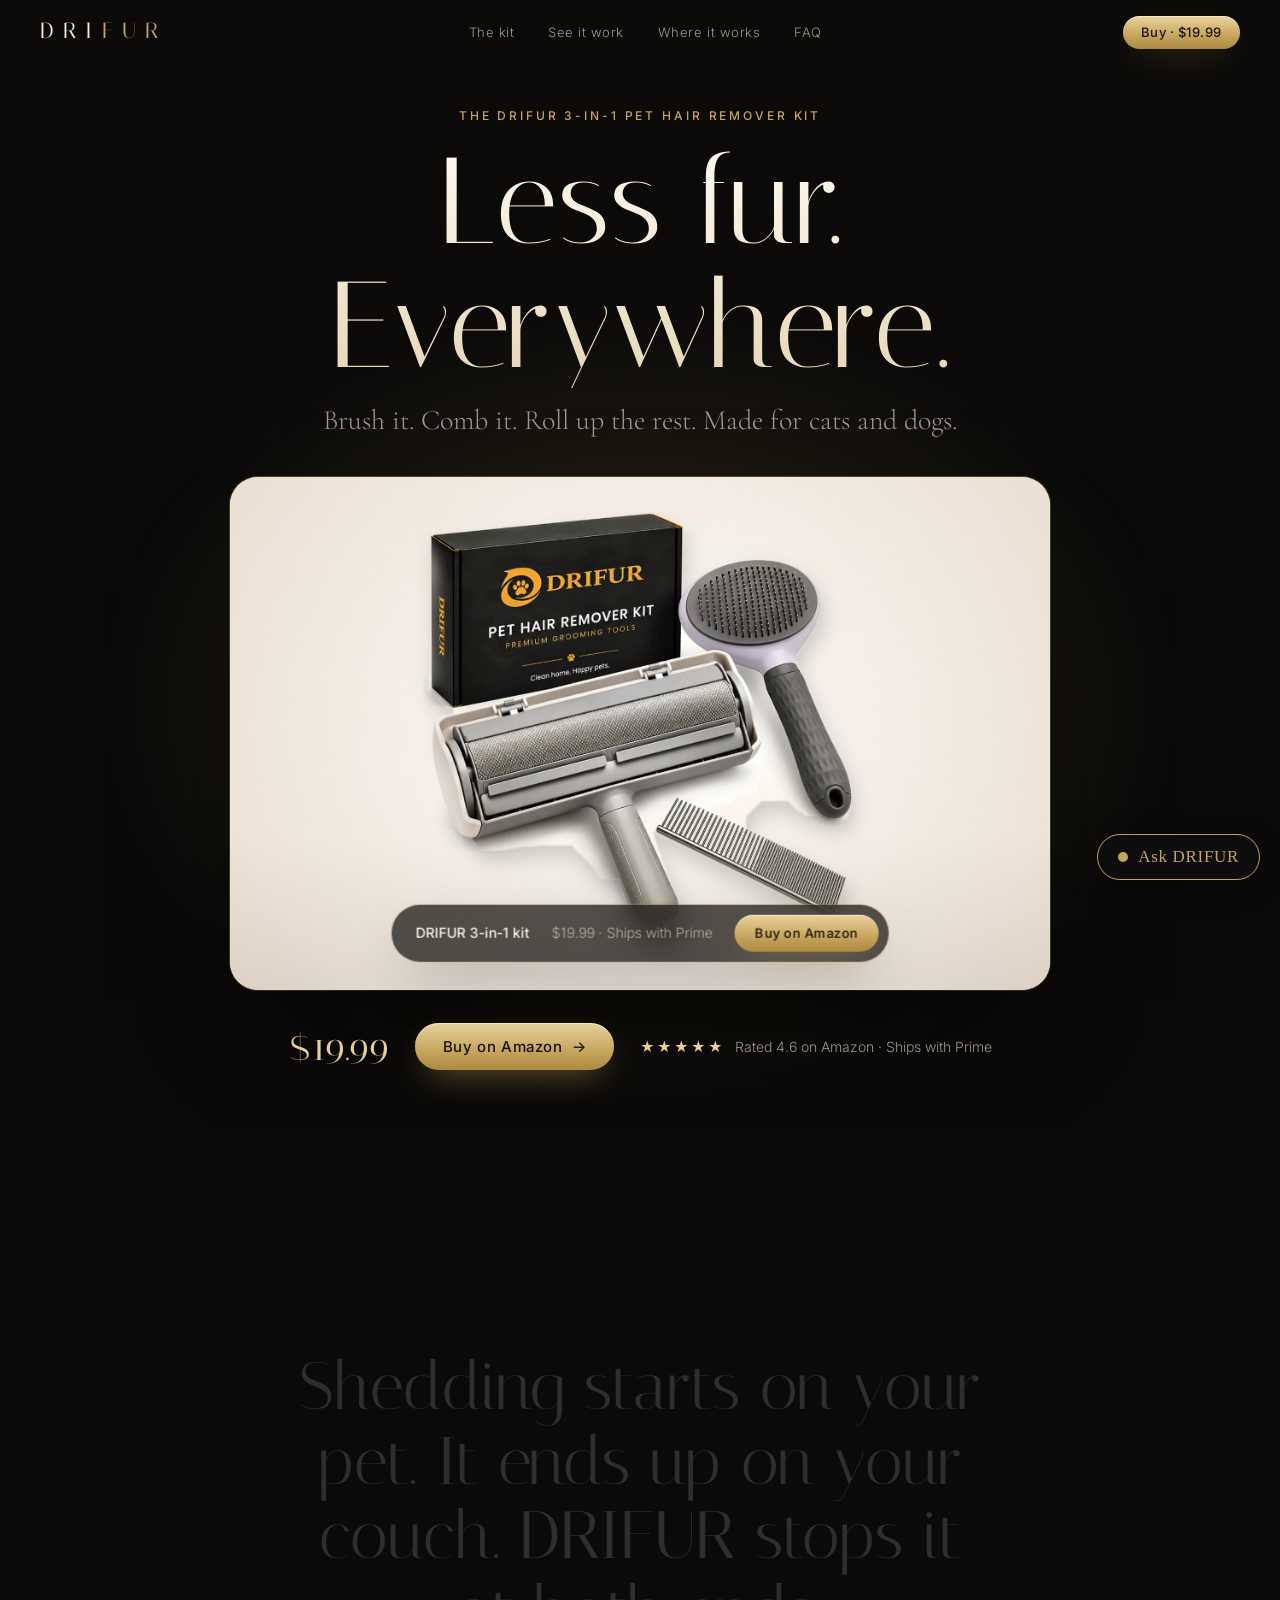
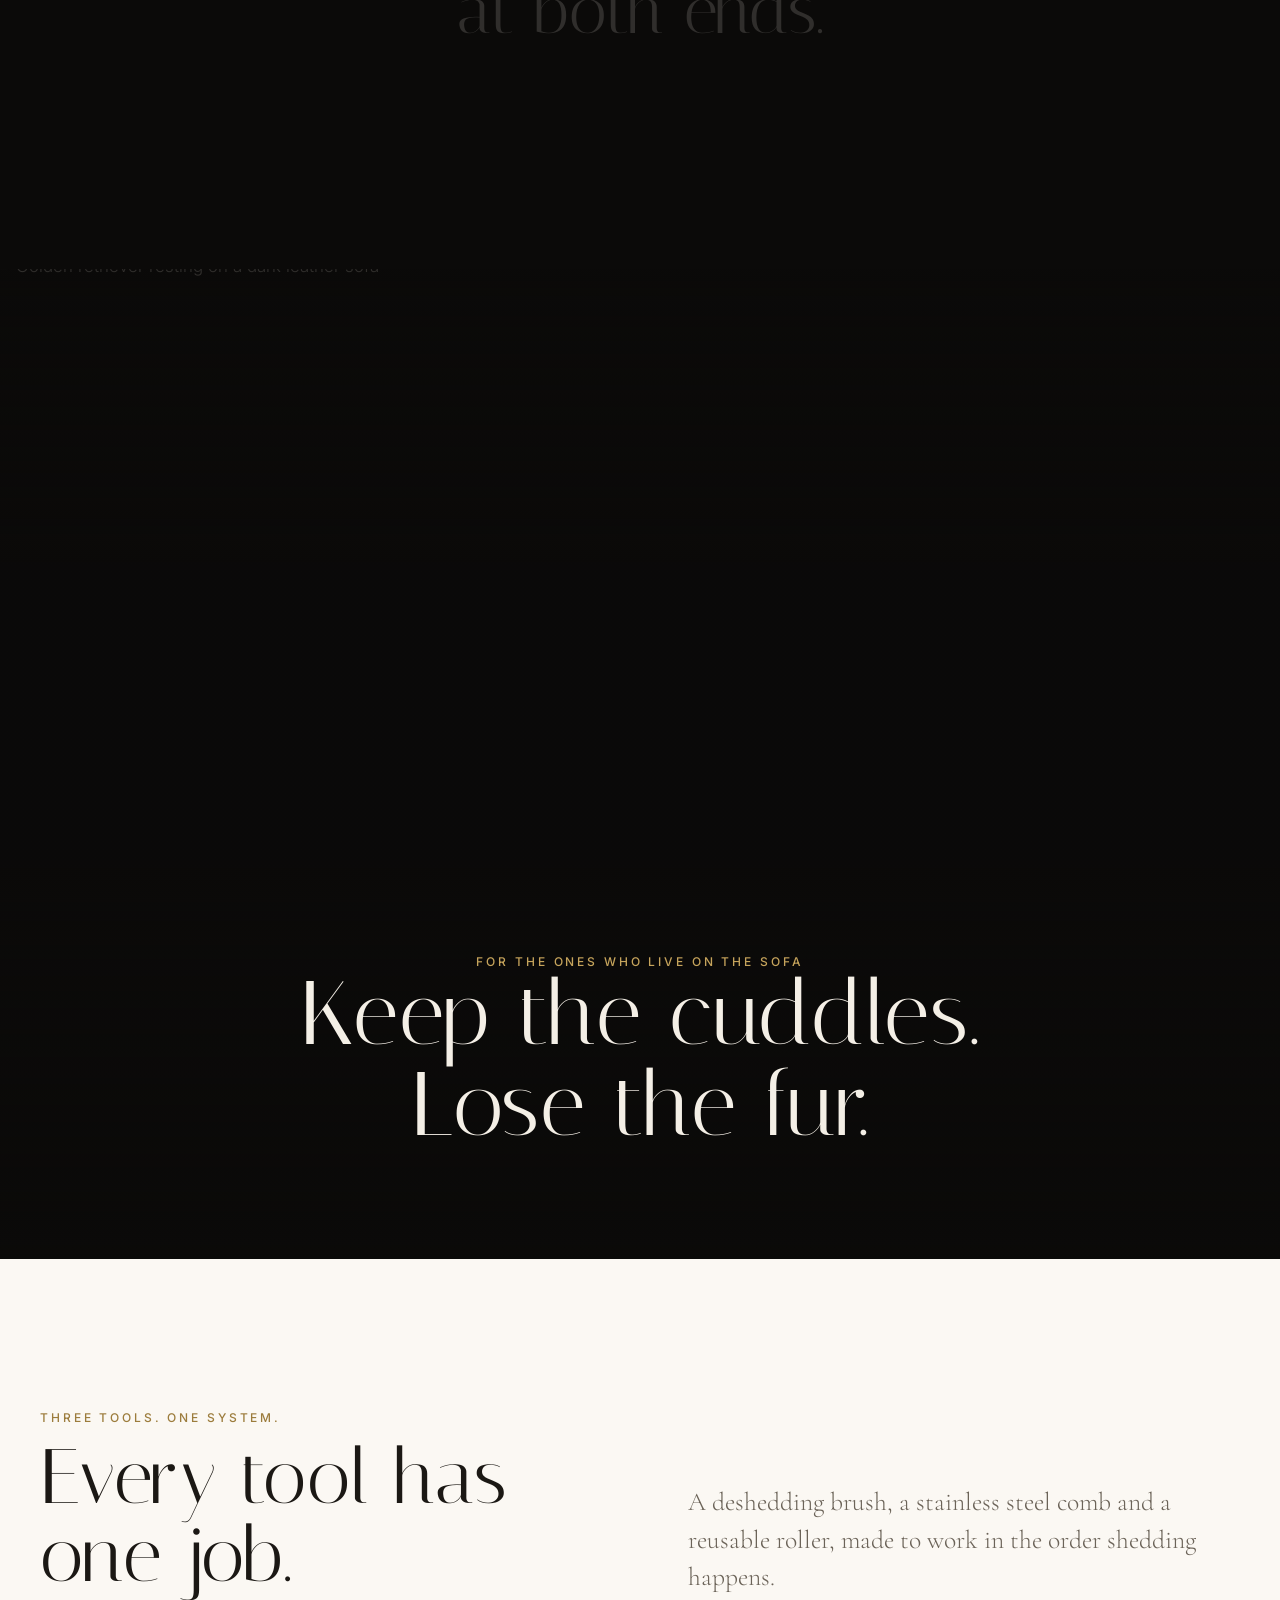
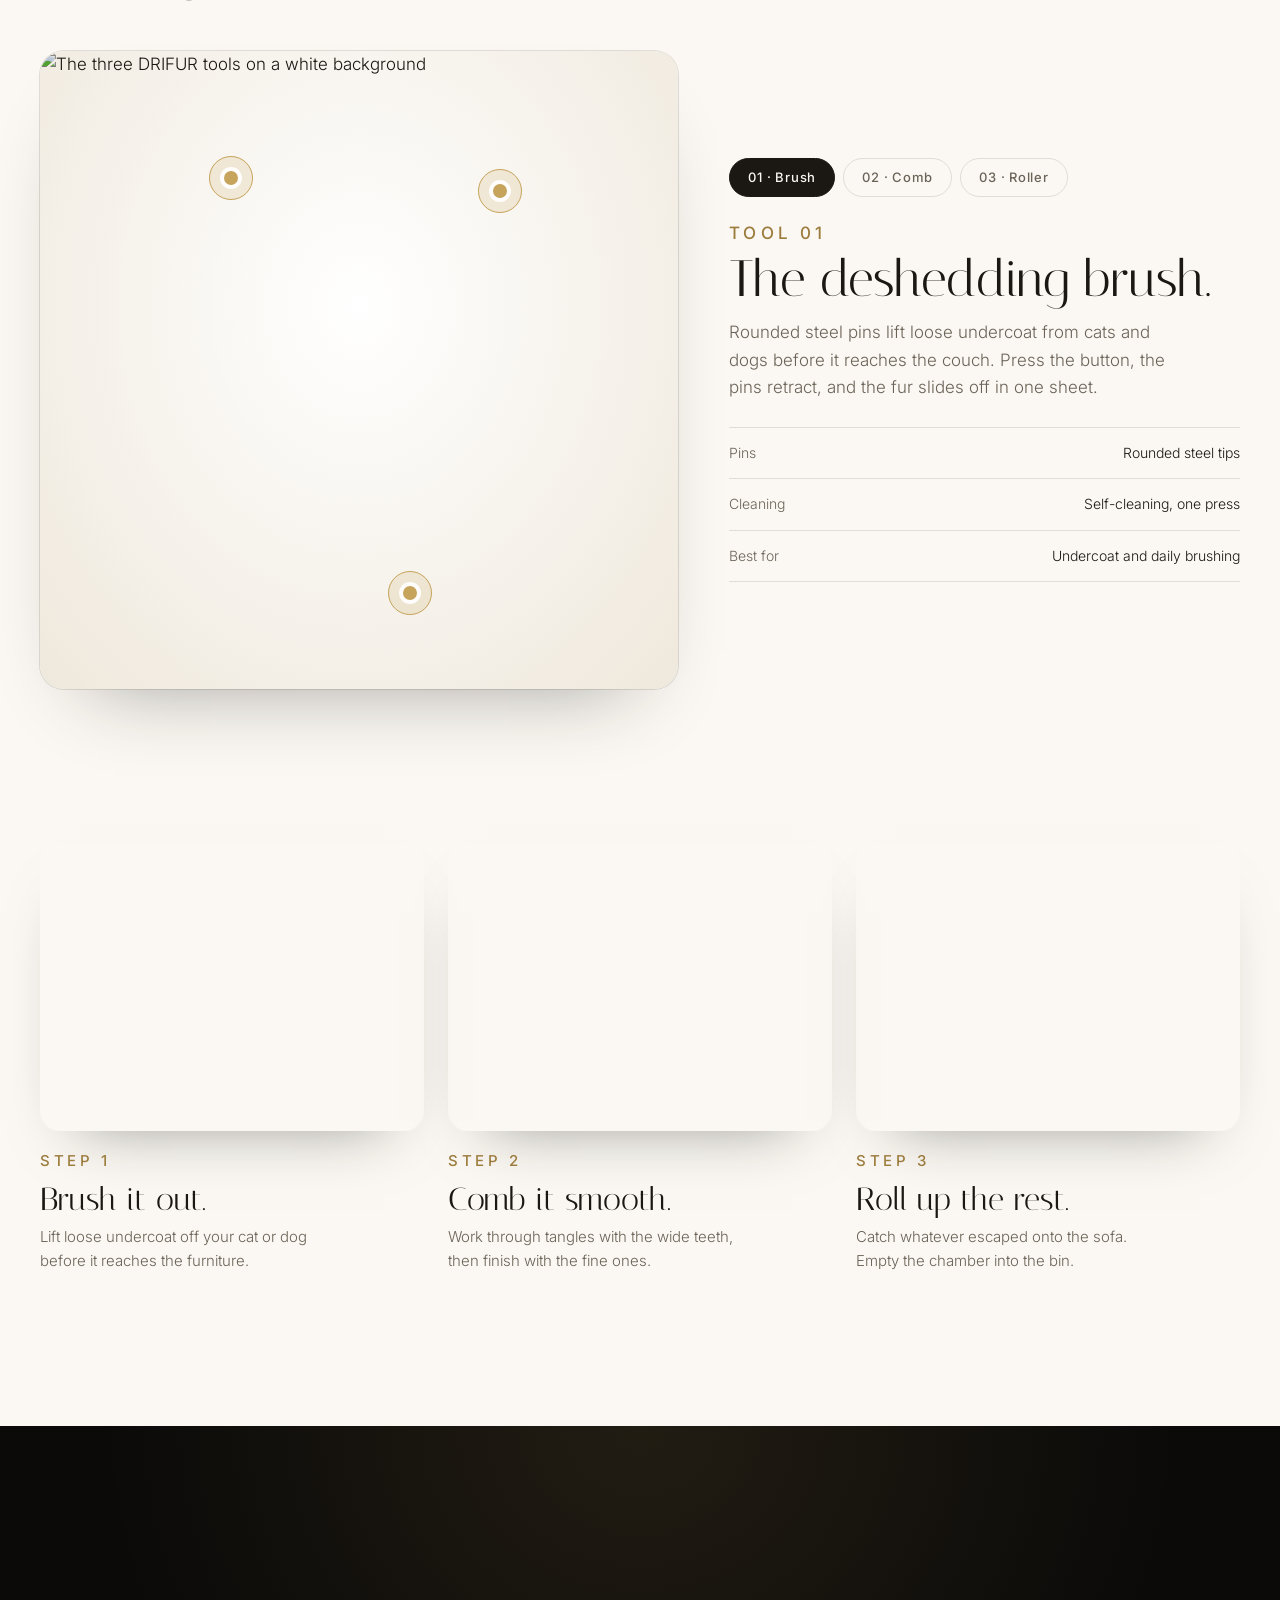
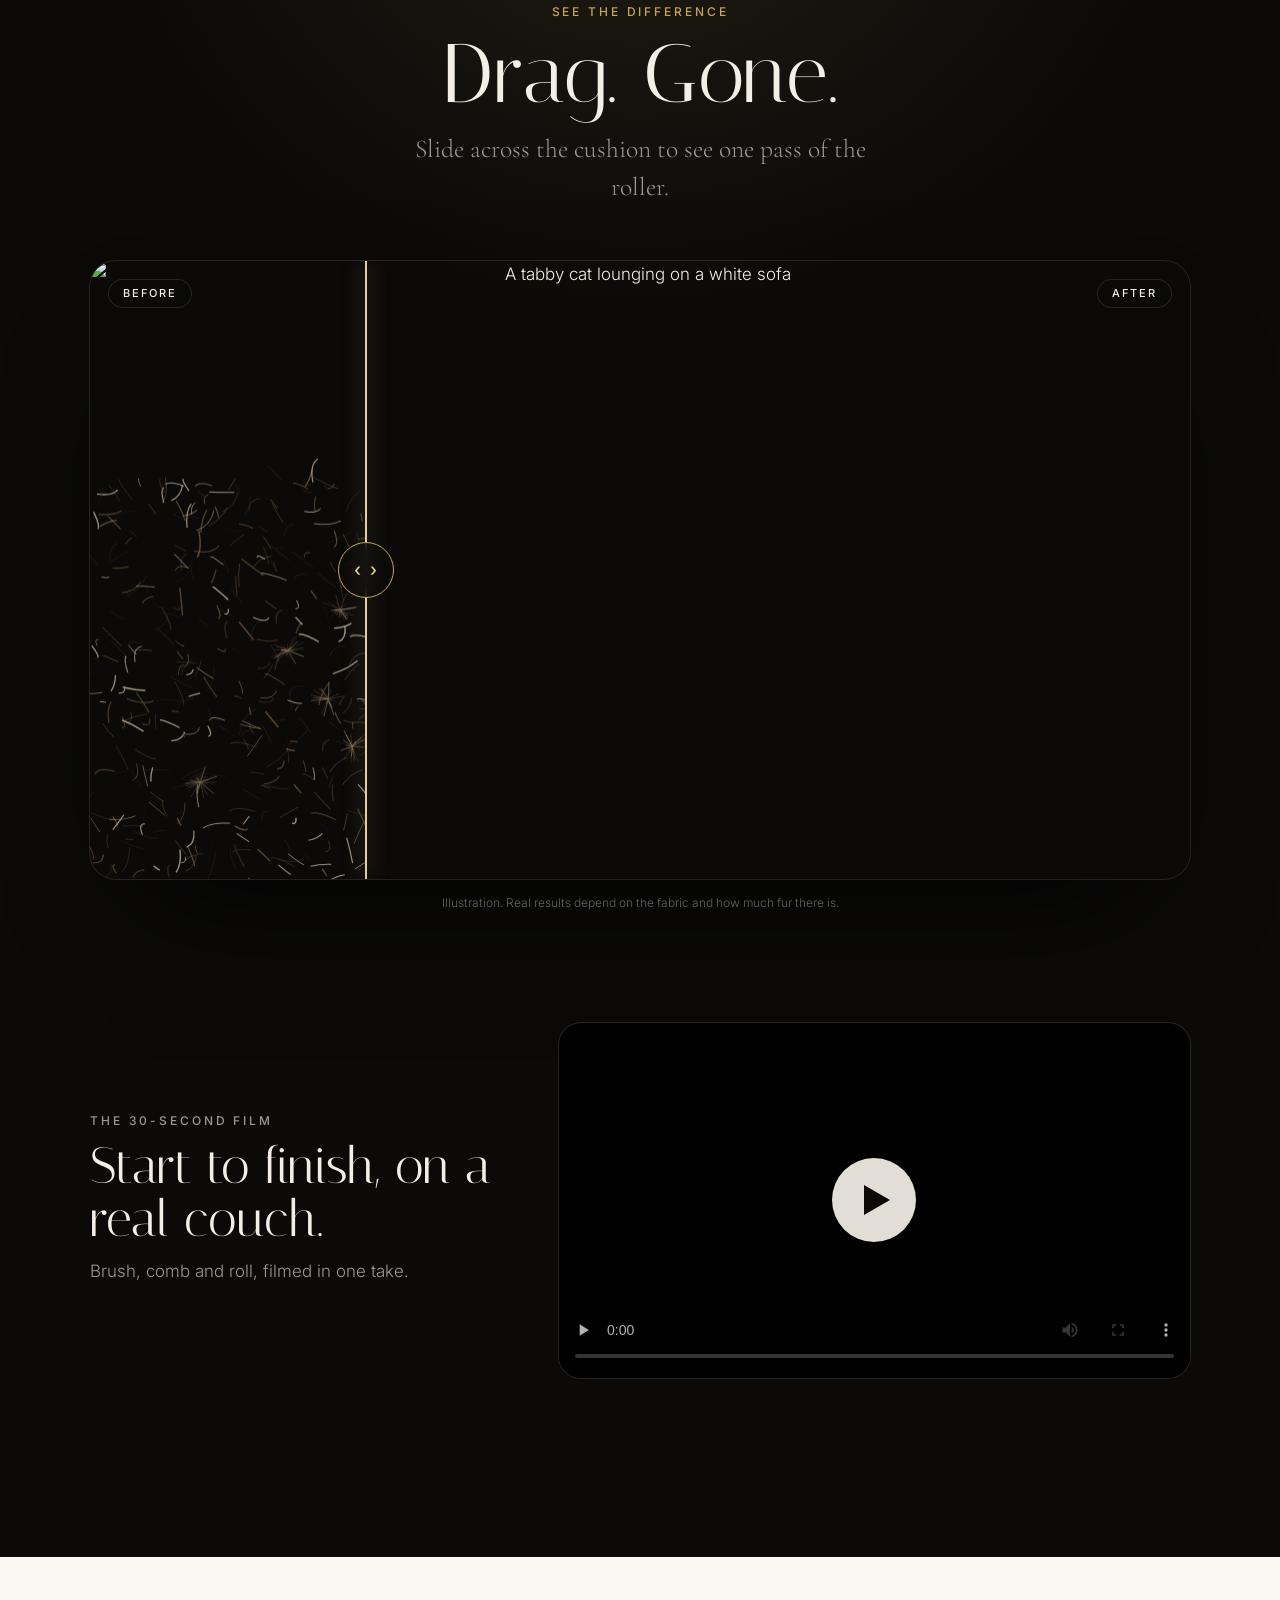
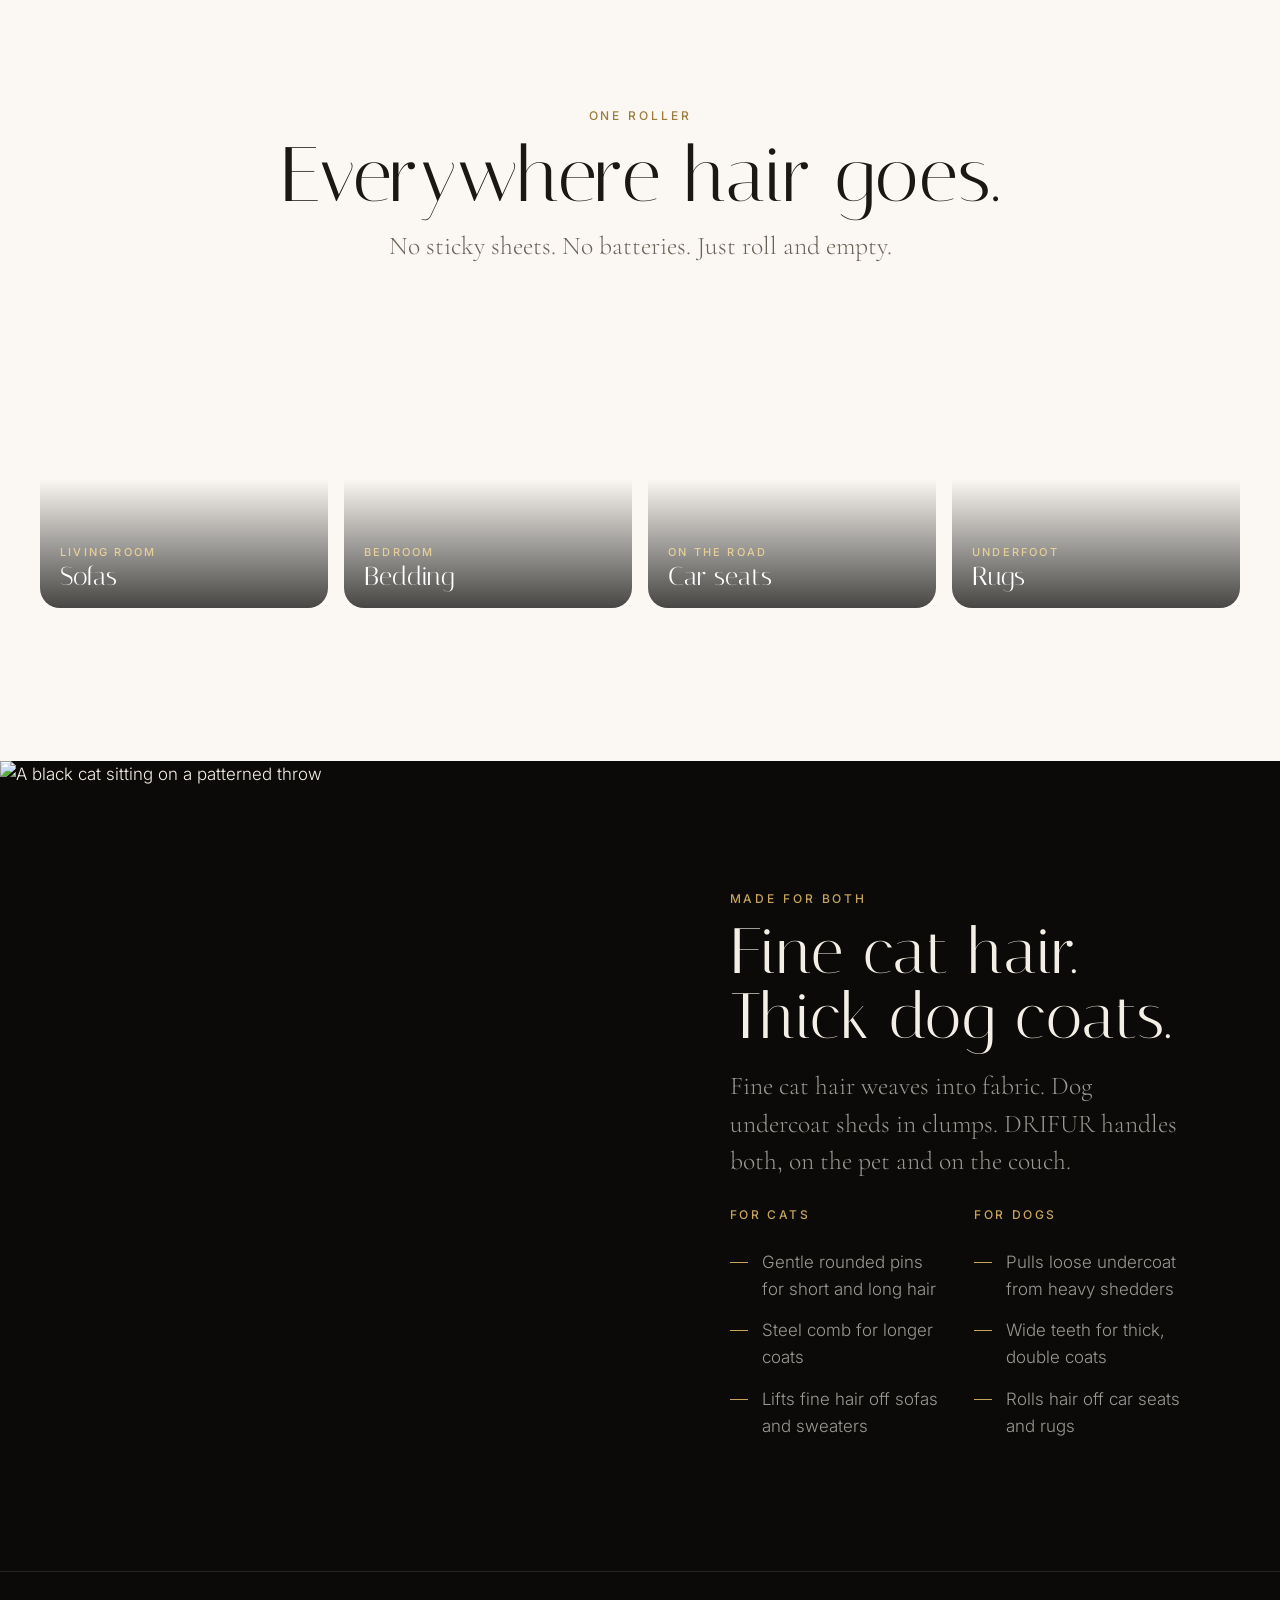
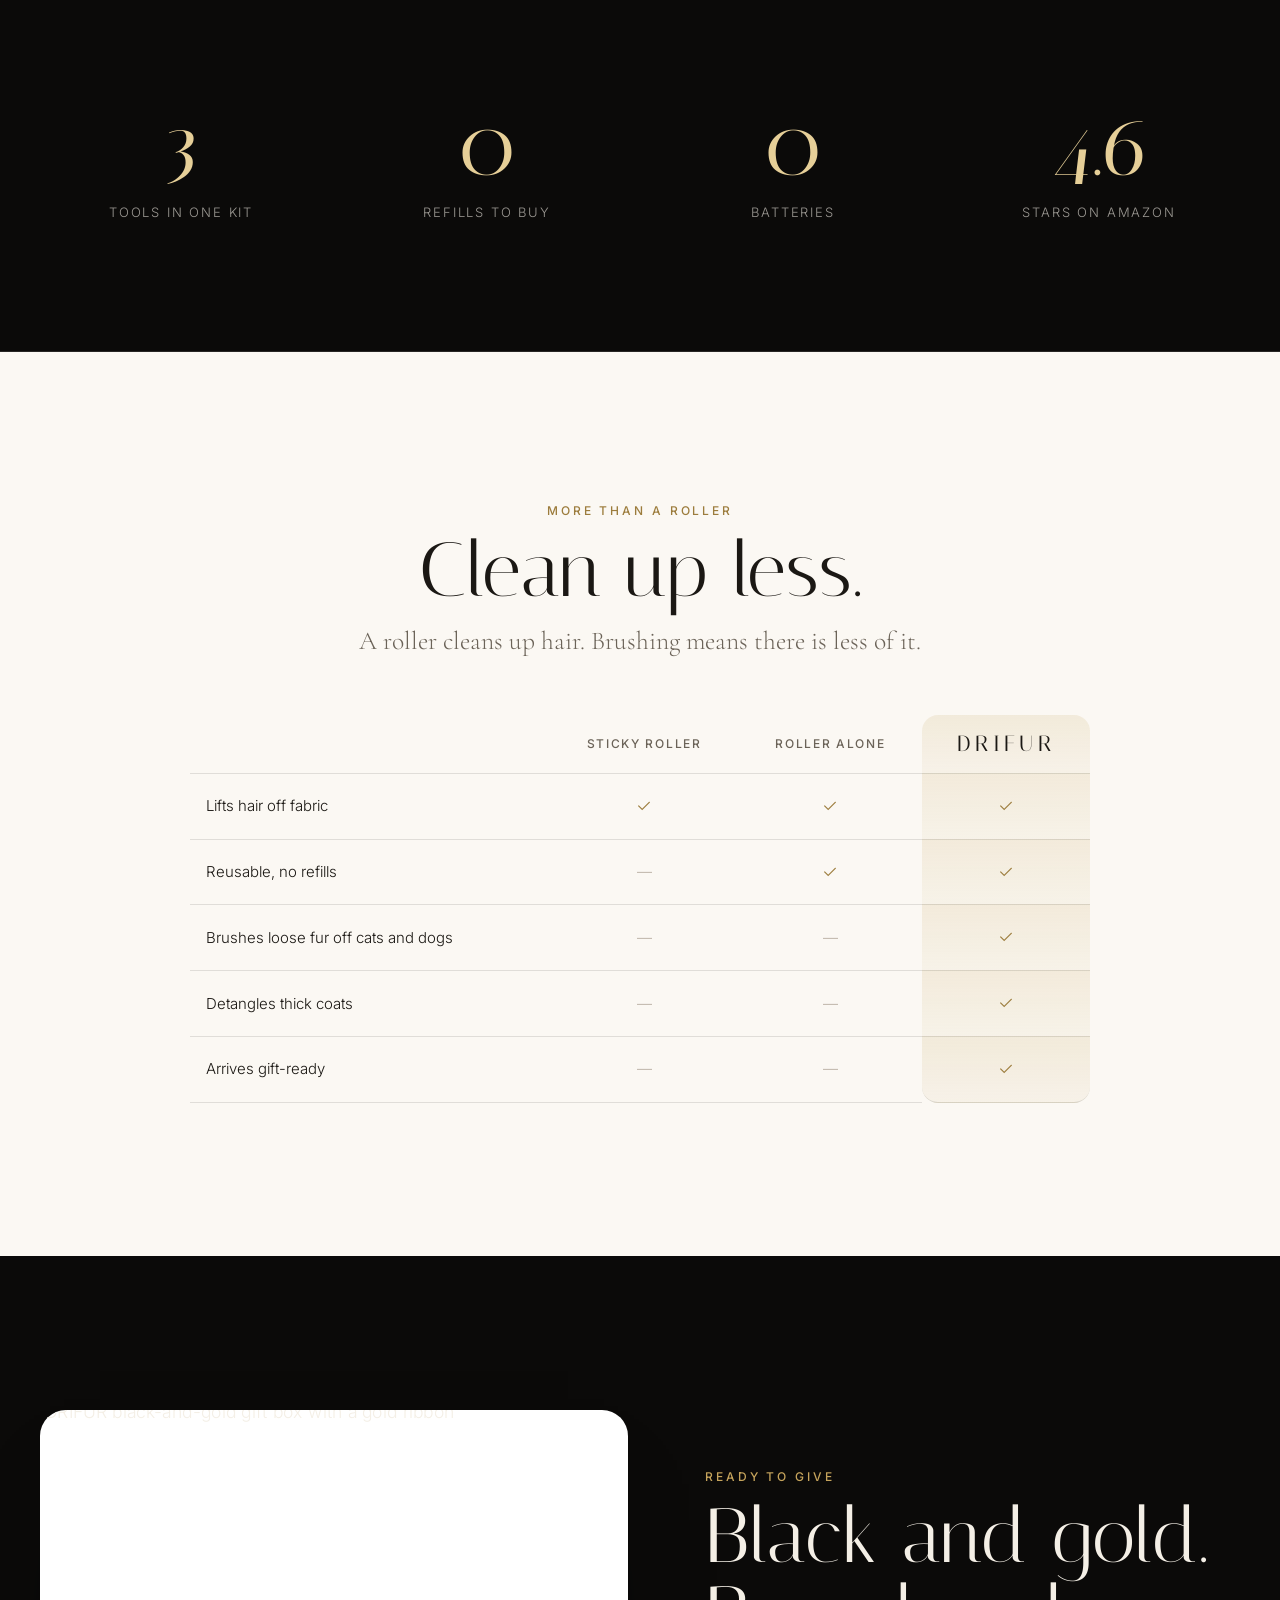
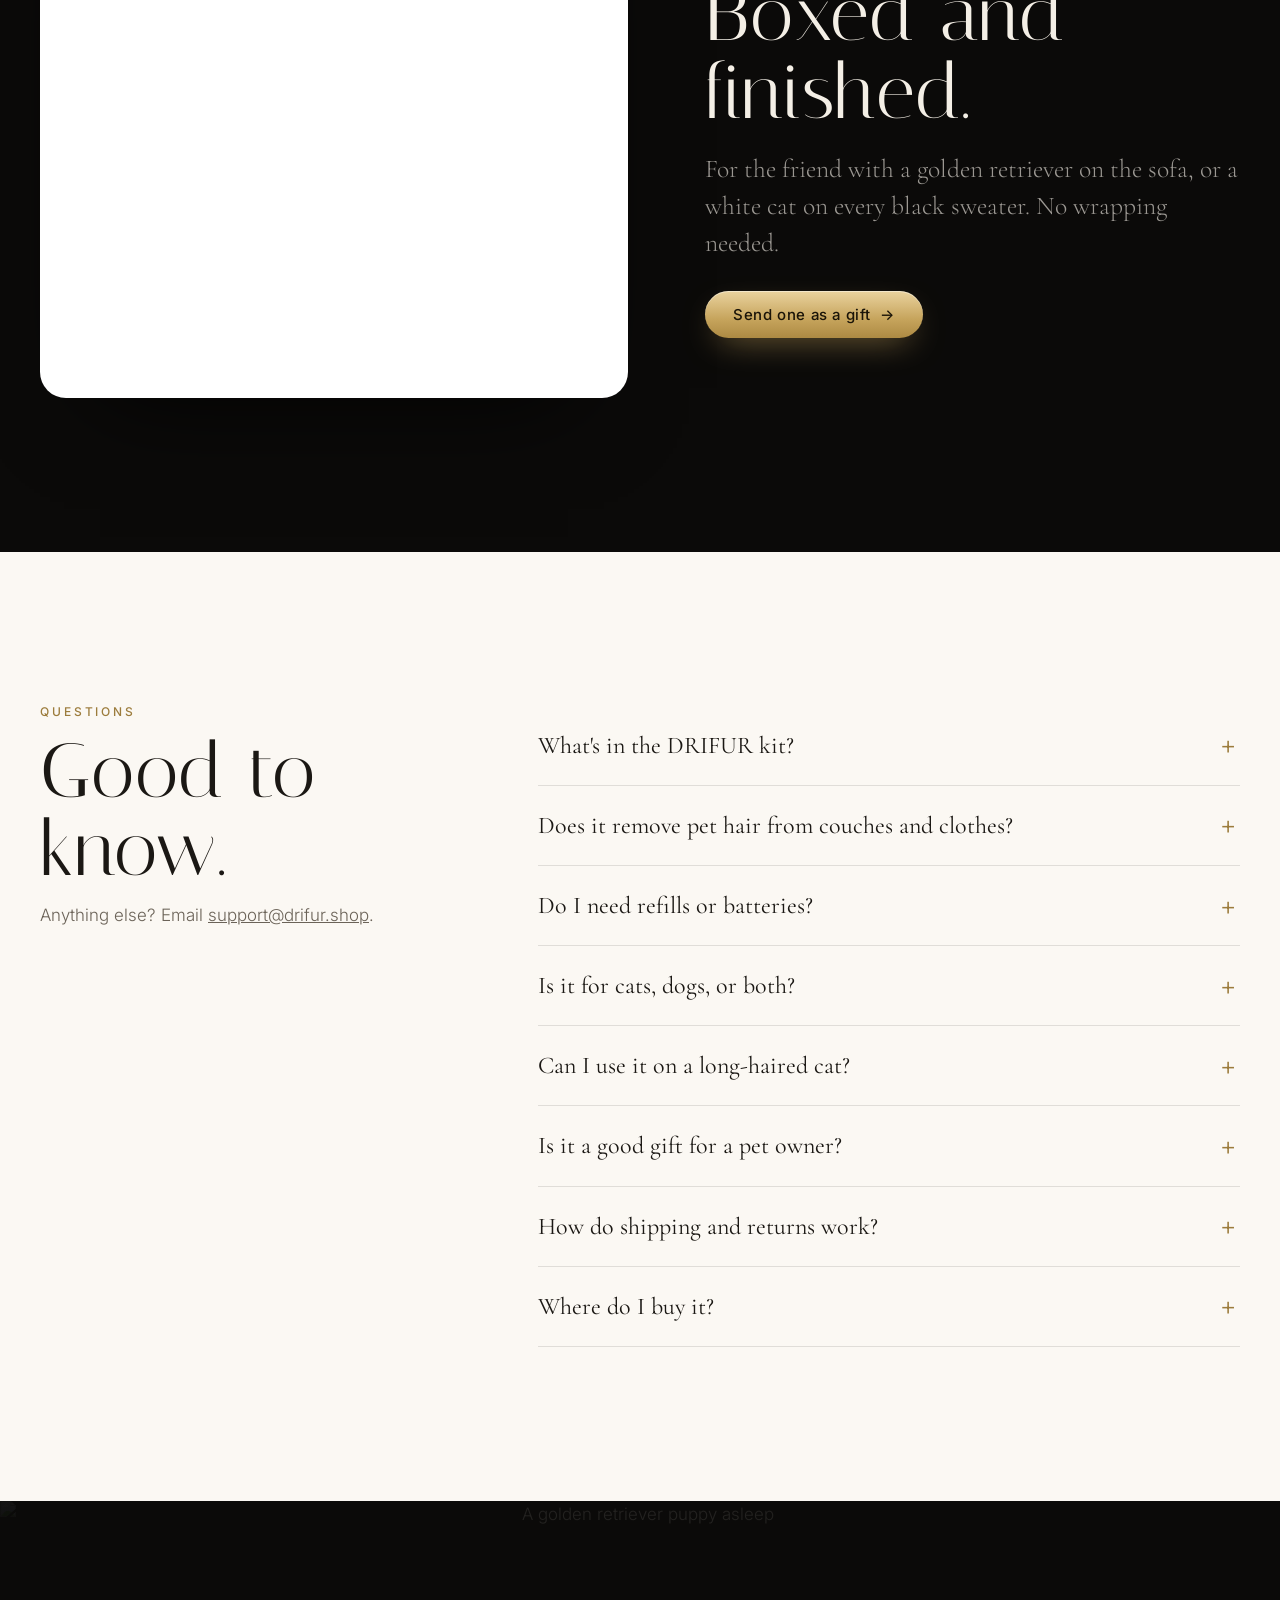
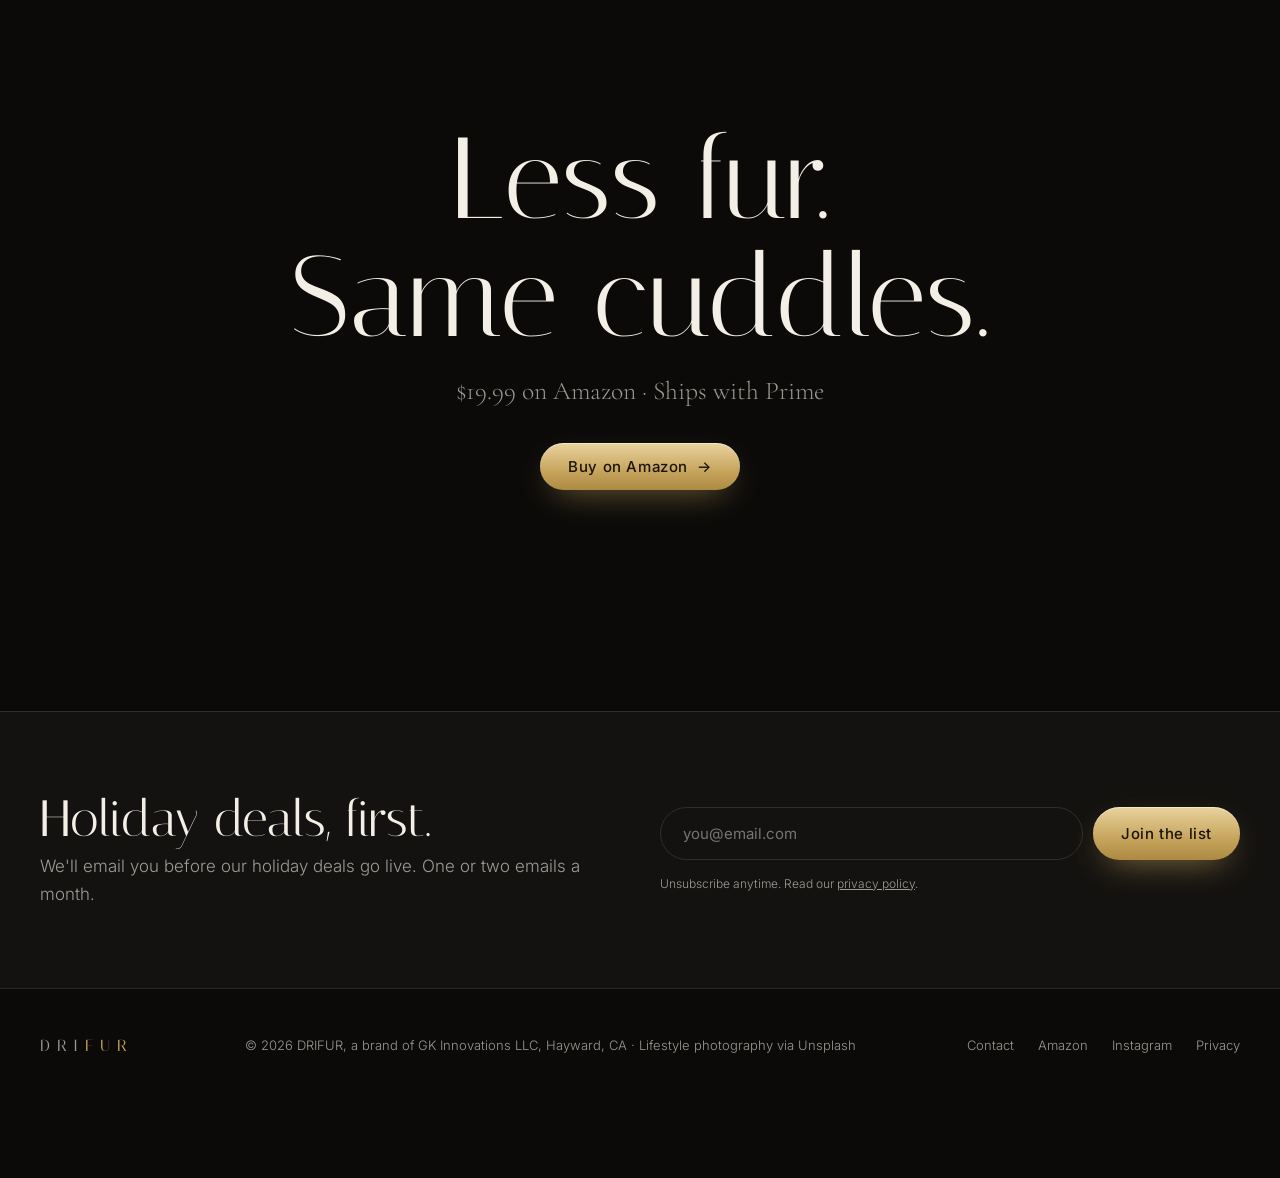
==== commit a7e54730: "Change image source to local file for stage" ====
--- a/index.html
+++ b/index.html
@@ -72,7 +72,7 @@
 .hero h1{font-size:clamp(54px,9.5vw,150px);margin:18px 0 10px;background:linear-gradient(180deg,#fffaf0,#e6d6b6);-webkit-background-clip:text;background-clip:text;color:transparent;opacity:0;animation:up 1.2s var(--ease) .2s forwards}
 .hero .sub{font-family:var(--serif);font-size:clamp(20px,2.3vw,28px);color:var(--muted);opacity:0;animation:up 1.2s var(--ease) .35s forwards}
 .stage{position:relative;margin:34px auto 0;width:min(820px,100%);aspect-ratio:16/10;border-radius:28px;overflow:hidden;background:radial-gradient(ellipse 70% 70% at 50% 45%,#fff 0%,#f3ece0 55%,#e2d5bd 100%);box-shadow:0 60px 120px -50px rgba(0,0,0,.95),0 0 0 1px rgba(198,164,92,.35);opacity:0;animation:rise 1.6s var(--ease) .45s forwards;will-change:transform}
-.stage img{width:100%;height:100%;object-fit:contain;padding:4% 8%;mix-blend-mode:multiply}
+.stage img{width:100%;height:100%;object-fit:cover}
 .stage::after{content:"";position:absolute;inset:0;background:linear-gradient(180deg,transparent 70%,rgba(0,0,0,.06));pointer-events:none}
 .hero-buy{display:flex;flex-wrap:wrap;gap:16px 26px;align-items:center;justify-content:center;margin-top:34px;opacity:0;animation:up 1s var(--ease) .9s forwards}
 .price{font-family:var(--display);font-size:40px;color:var(--gold-lt);line-height:1}
@@ -131,7 +131,7 @@
 .steps-grid{display:grid;grid-template-columns:repeat(3,1fr);gap:24px}
 .step .shot{aspect-ratio:4/3;border-radius:20px;background-image:url("https://m.media-amazon.com/images/S/aplus-media-library-service-media/e62368c6-d297-4f3d-9e5f-66f946835d78.__CR0,109,1464,600_PT0_SX1464_V1___.jpg");background-size:300% auto;background-repeat:no-repeat;box-shadow:0 30px 60px -40px rgba(27,24,20,.5);transition:transform .7s var(--ease)}
 .step:hover .shot{transform:translateY(-6px)}
-.step .s1{background-position:0% 36%}.step .s2{background-position:50% 36%}.step .s3{background-position:100% 36%}
+.step .s1{background-position:0% 44%}.step .s2{background-position:50% 44%}.step .s3{background-position:100% 44%}
 .step .n{margin:22px 0 6px}
 .step h4{font-family:var(--display);font-weight:400;font-size:32px}
 .step p{color:var(--dmuted);font-size:15px;max-width:34ch}
@@ -164,9 +164,9 @@
 .where h2{font-size:clamp(46px,6vw,88px);margin:14px 0 12px}
 .where-grid{display:grid;grid-template-columns:repeat(4,1fr);gap:16px;margin-top:56px}
 .tile{position:relative;border-radius:20px;overflow:hidden;aspect-ratio:1/1}
-.tile .img{position:absolute;inset:0;background-image:url("https://m.media-amazon.com/images/S/aplus-media-library-service-media/cf5aa61b-3bc8-410b-9155-dd810baa4a35.__CR0,0,1959,803_PT0_SX1464_V1___.png");background-size:400% auto;background-repeat:no-repeat;transition:transform 1s var(--ease)}
+.tile .img{position:absolute;inset:0;background-image:url("https://m.media-amazon.com/images/S/aplus-media-library-service-media/aed312f1-29ff-4e44-a56e-cd663c78e6a2.__CR0,0,1959,803_PT0_SX1464_V1___.png");background-size:430% auto;background-repeat:no-repeat;transition:transform 1s var(--ease)}
 .tile:hover .img{transform:scale(1.06)}
-.tile .t1{background-position:0% 41%}.tile .t2{background-position:33.33% 41%}.tile .t3{background-position:66.66% 41%}.tile .t4{background-position:100% 41%}
+.tile .t1{background-position:1.1% 64%}.tile .t2{background-position:33.7% 64%}.tile .t3{background-position:66.3% 64%}.tile .t4{background-position:98.9% 64%}
 .tile::after{content:"";position:absolute;inset:0;background:linear-gradient(180deg,transparent 55%,rgba(11,10,9,.75))}
 .tile b{position:absolute;z-index:2;left:20px;bottom:18px;font:400 26px/1 var(--display);color:#fff}
 .tile small{position:absolute;z-index:2;left:20px;bottom:50px;font:500 11px/1 var(--sans);letter-spacing:.2em;text-transform:uppercase;color:var(--gold-lt)}
@@ -297,7 +297,7 @@
       <h1 class="display">Less fur.<br>Everywhere.</h1>
       <p class="sub">Brush it. Comb it. Roll up the rest. Made for cats and dogs.</p>
       <div class="stage" id="stage">
-        <img src="https://m.media-amazon.com/images/I/71NKPIDcdkL._AC_SL1500_.jpg" alt="DRIFUR kit: deshedding brush, steel comb, reusable lint roller and black-and-gold gift box" fetchpriority="high">
+        <img src="/drifur-hero.jpg" width="1920" height="1200" alt="DRIFUR kit: deshedding brush, steel comb, reusable lint roller and black-and-gold gift box" fetchpriority="high">
       </div>
       <div class="hero-buy">
         <span class="price">$19.99</span>
@@ -332,7 +332,7 @@
       </div>
       <div class="explorer">
         <div class="figure rv" id="figure">
-          <img src="https://m.media-amazon.com/images/I/71H4eMh7xPL._AC_SL1254_.jpg" alt="The three DRIFUR tools on a white background" loading="lazy">
+          <img src="https://m.media-amazon.com/images/I/71NKPIDcdkL._AC_SL1254_.jpg" alt="The three DRIFUR tools on a white background" loading="lazy">
           <button class="hot" style="left:72%;top:22%" data-t="brush" aria-label="Show the deshedding brush"></button>
           <button class="hot" style="left:30%;top:20%" data-t="roller" aria-label="Show the reusable roller"></button>
           <button class="hot" style="left:58%;top:85%" data-t="comb" aria-label="Show the steel comb"></button>
@@ -451,7 +451,7 @@
   <!-- GIFT -->
   <section>
     <div class="wrap gift">
-      <div class="ph rv"><img src="https://m.media-amazon.com/images/I/71E2KKkzxpL._AC_SL1254_.jpg" alt="DRIFUR black-and-gold gift box with a gold ribbon" loading="lazy"></div>
+      <div class="ph rv"><img src="https://m.media-amazon.com/images/I/61-cRcUMkJL._AC_SL1254_.jpg" alt="DRIFUR black-and-gold gift box with a gold ribbon" loading="lazy"></div>
       <div>
         <p class="eyebrow rv">Ready to give</p>
         <h2 class="display rv d1">Black and gold.<br>Boxed and finished.</h2>
